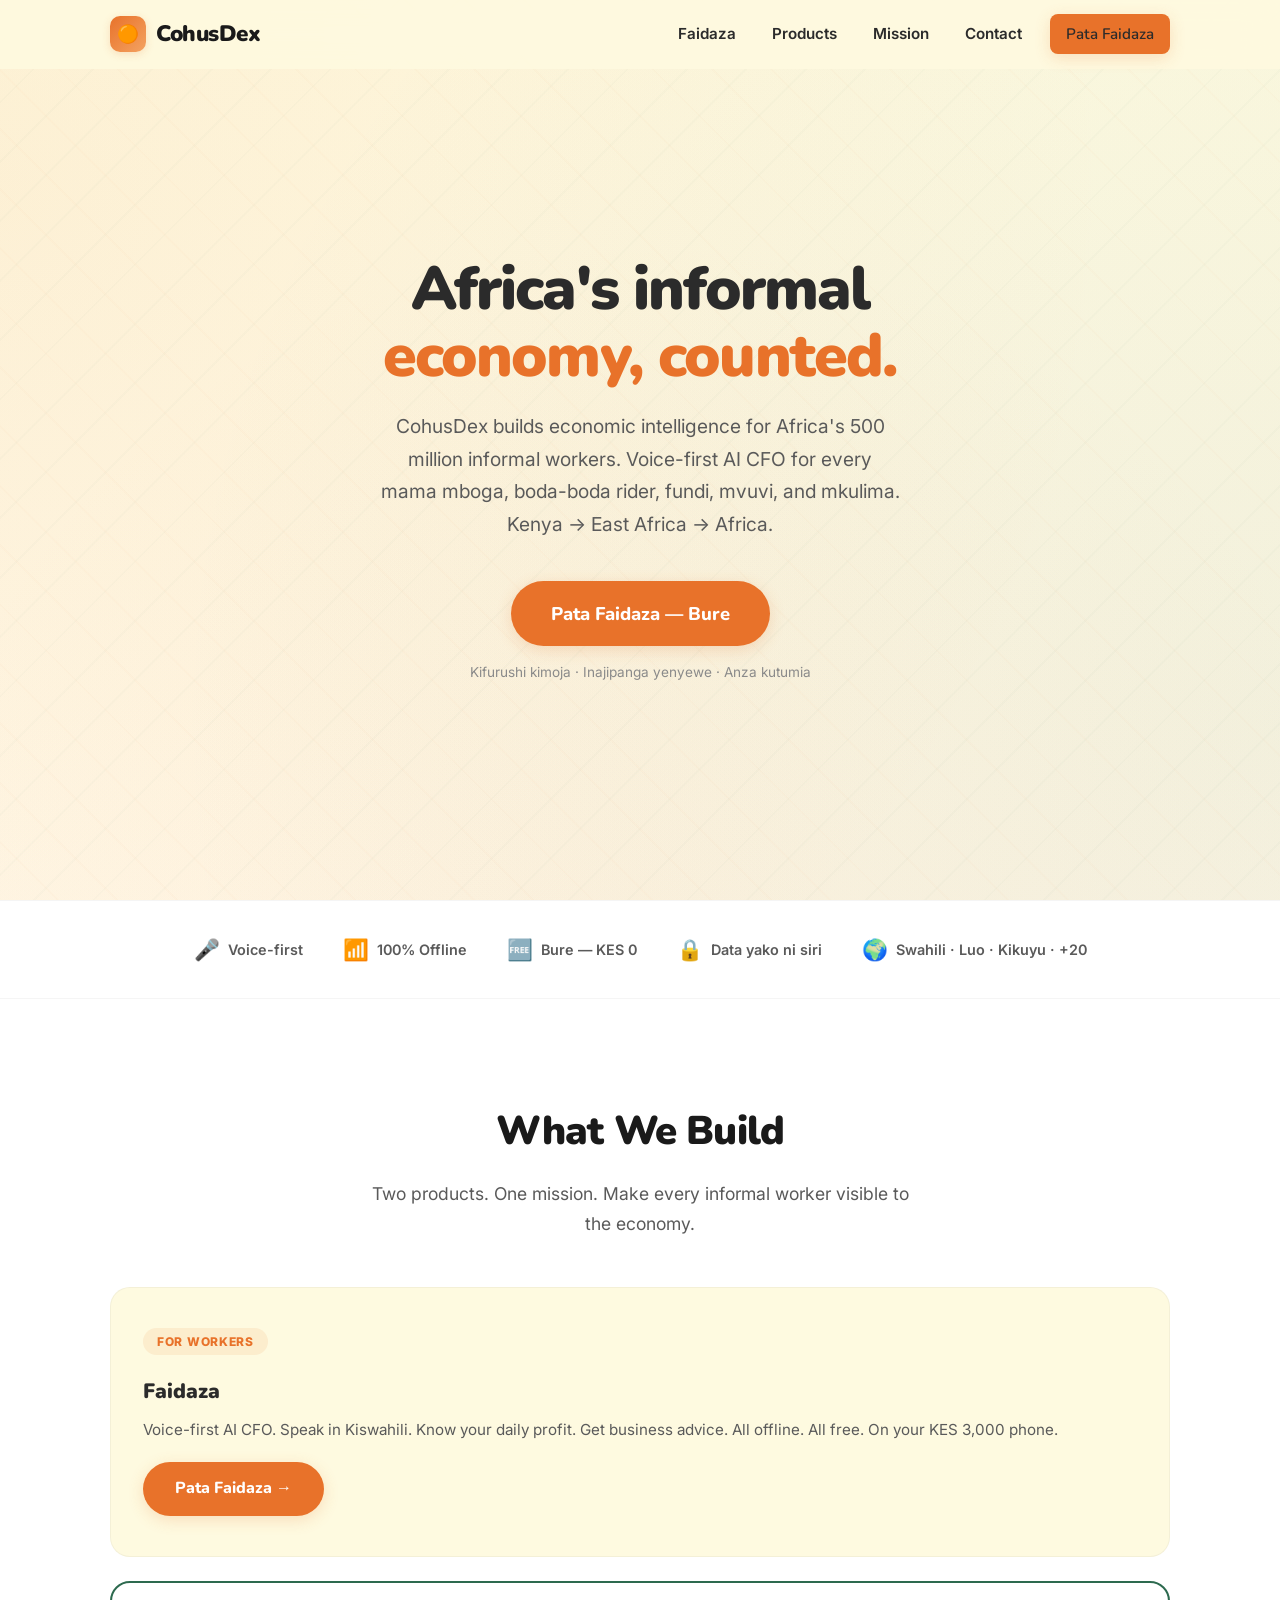
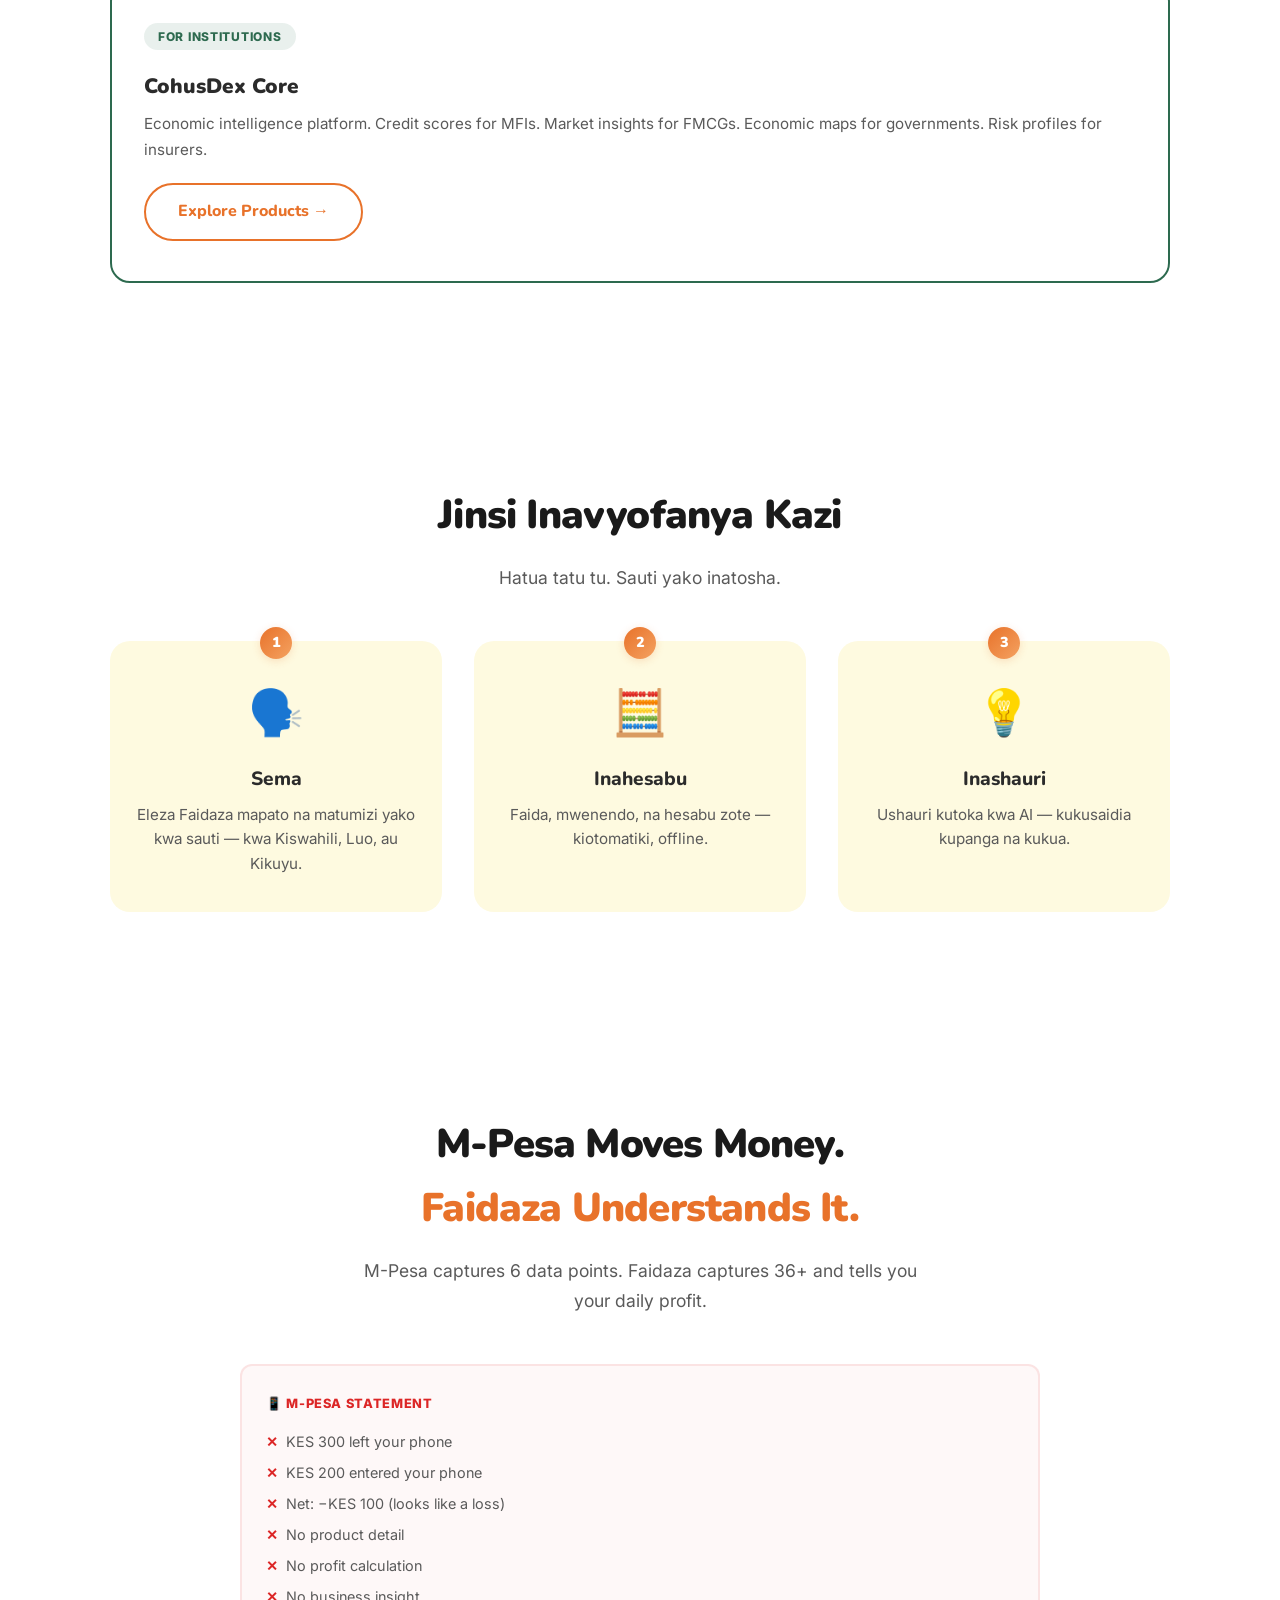
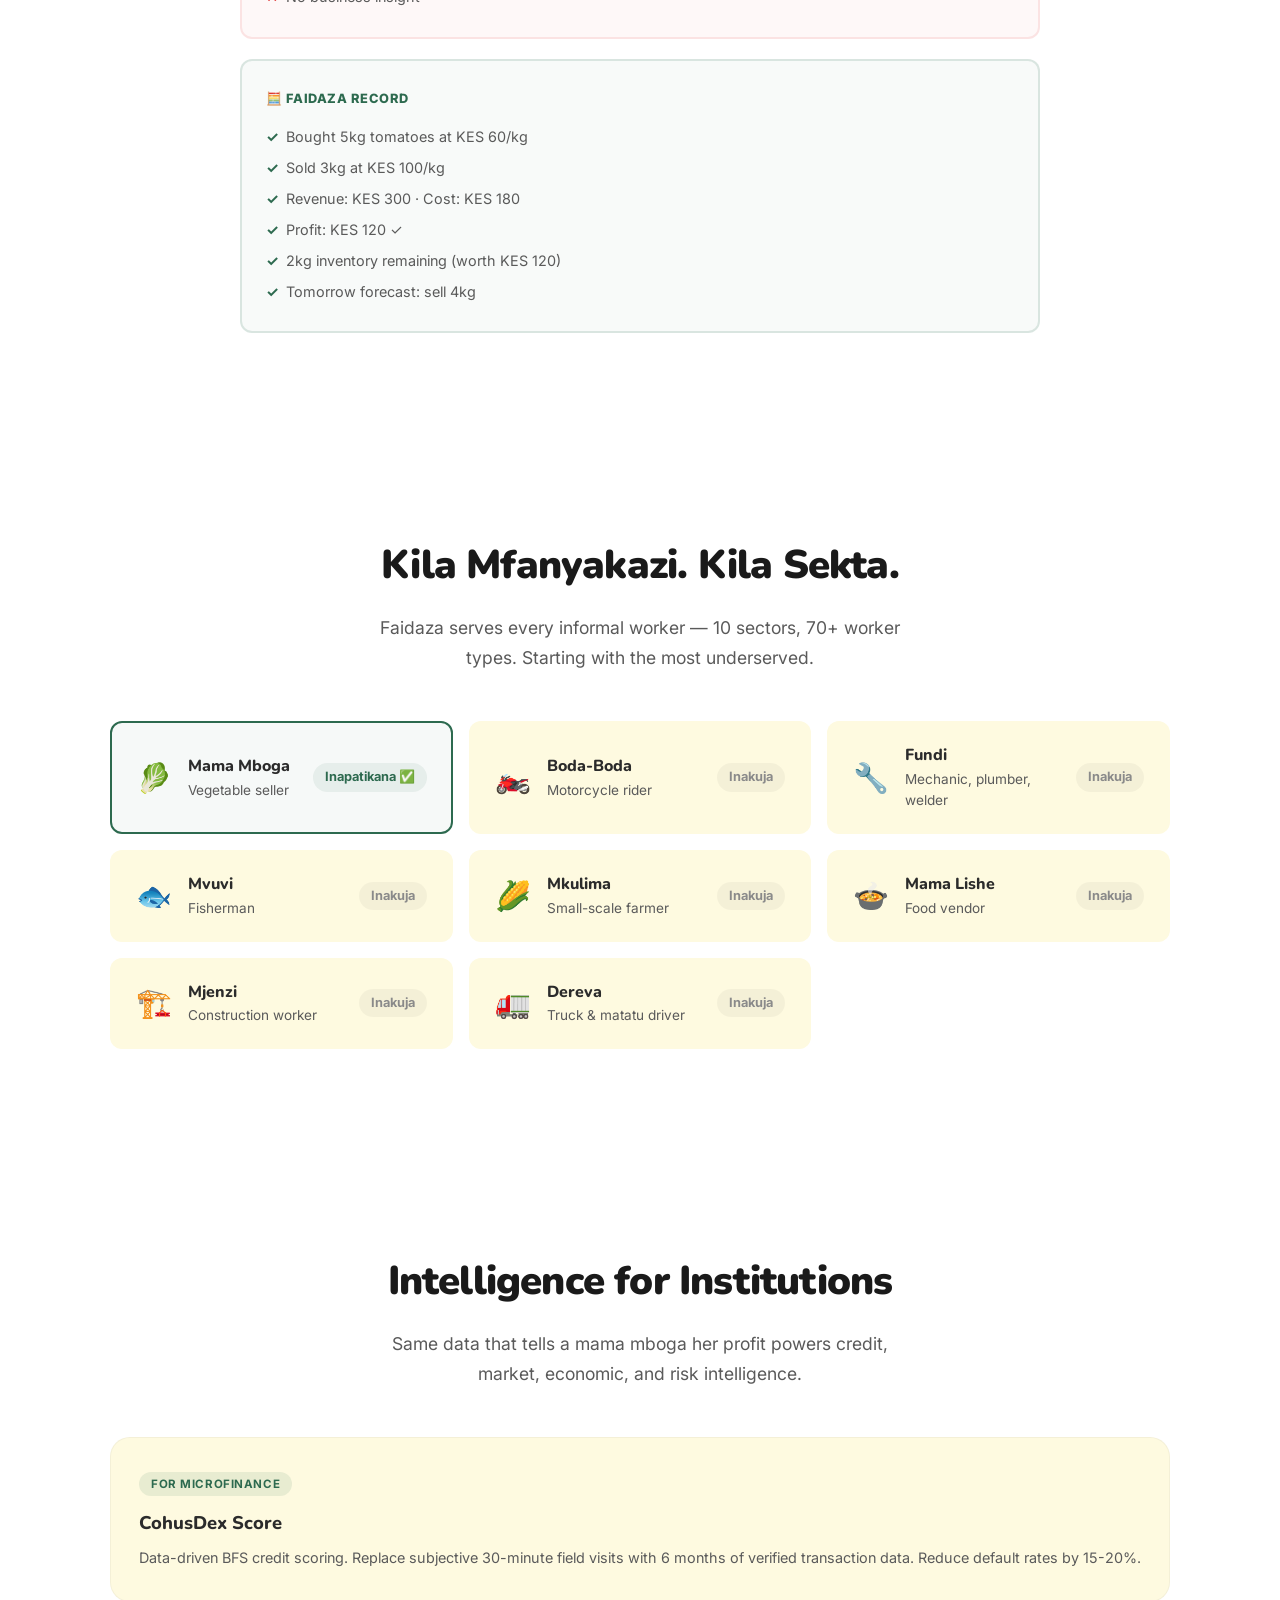
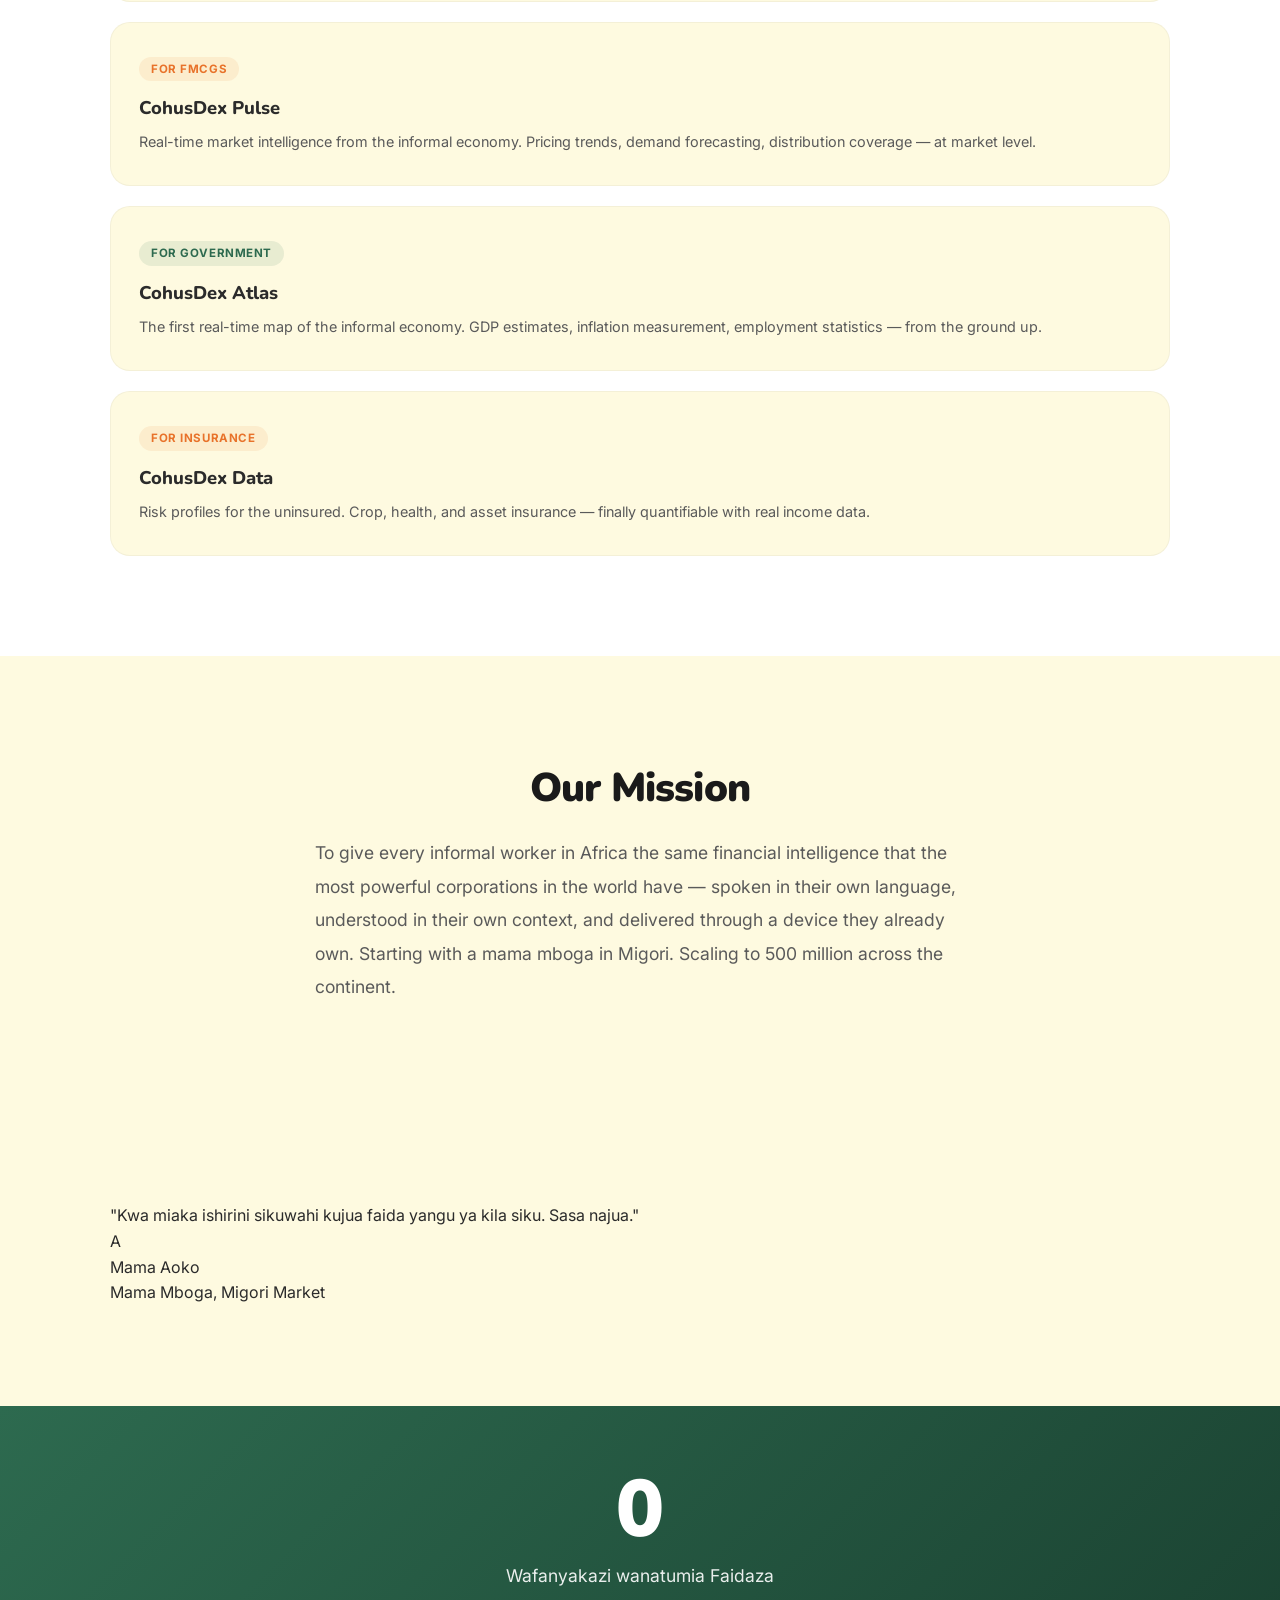
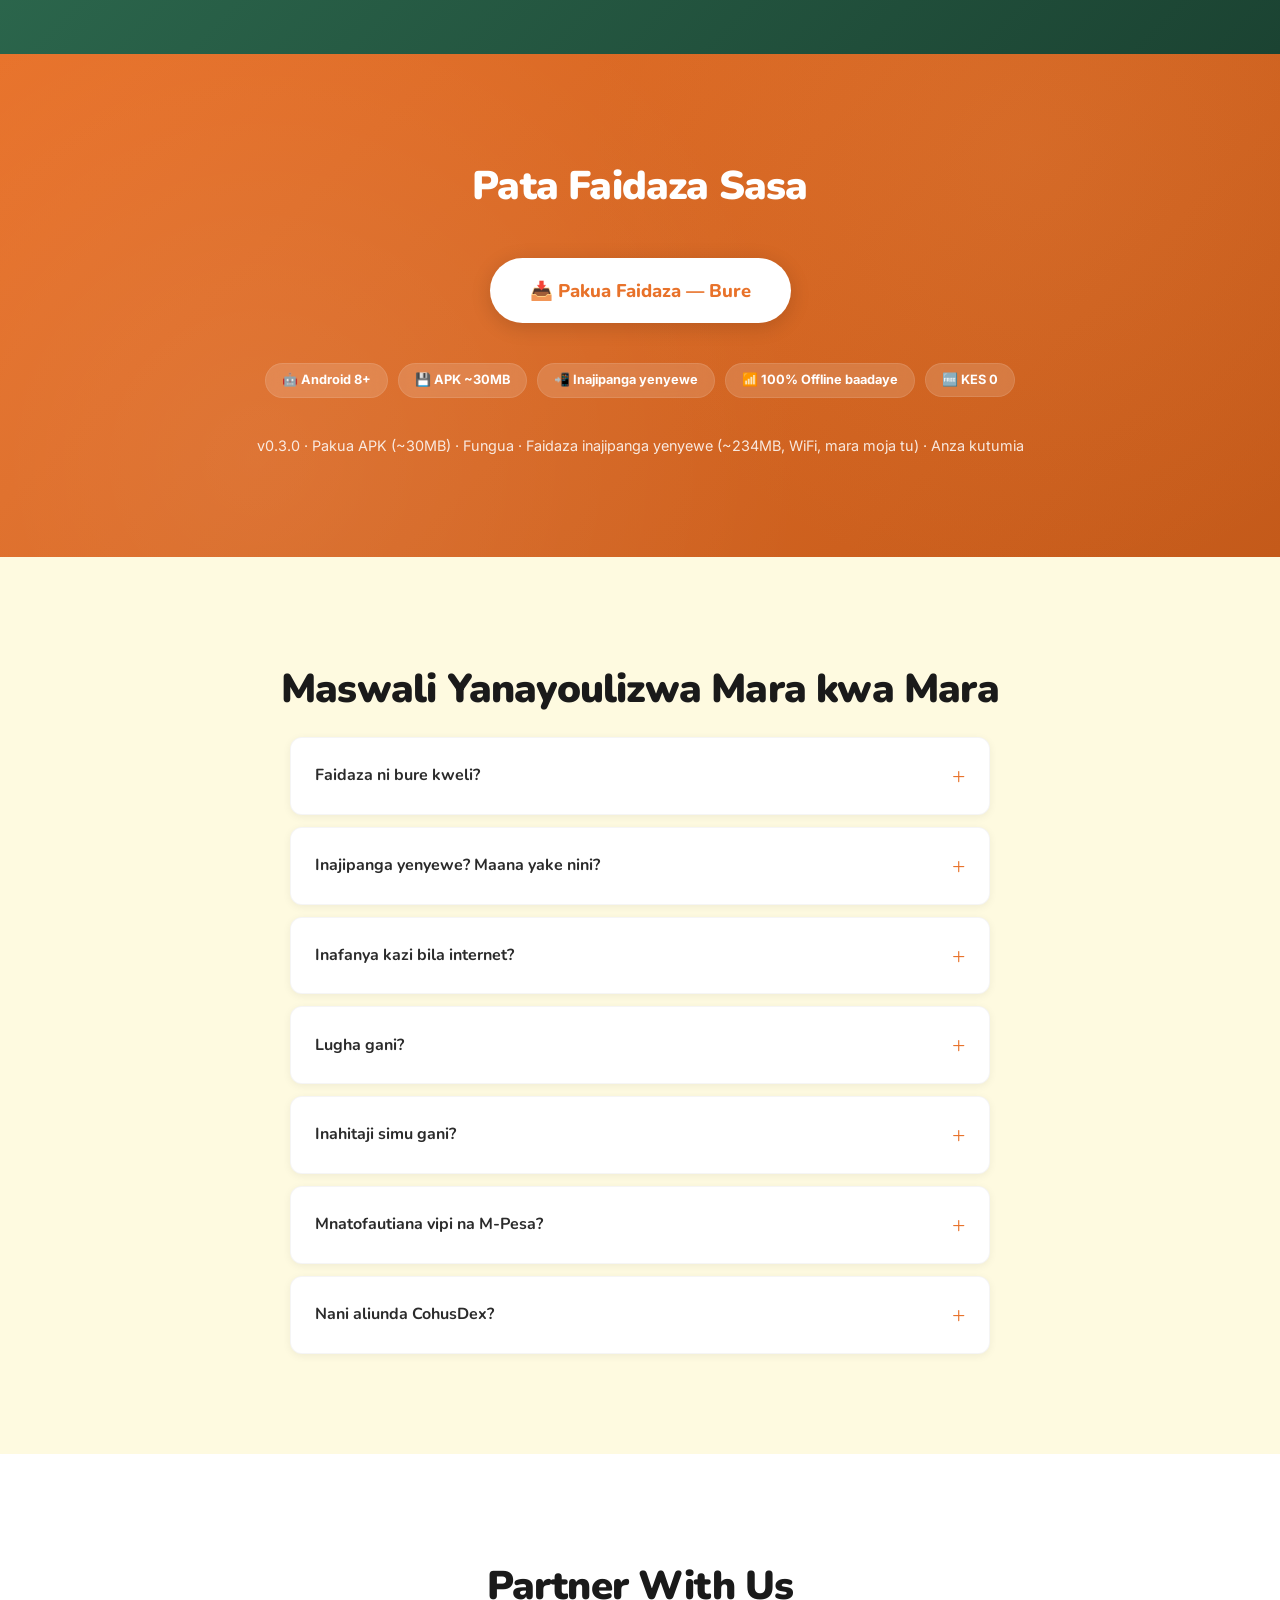
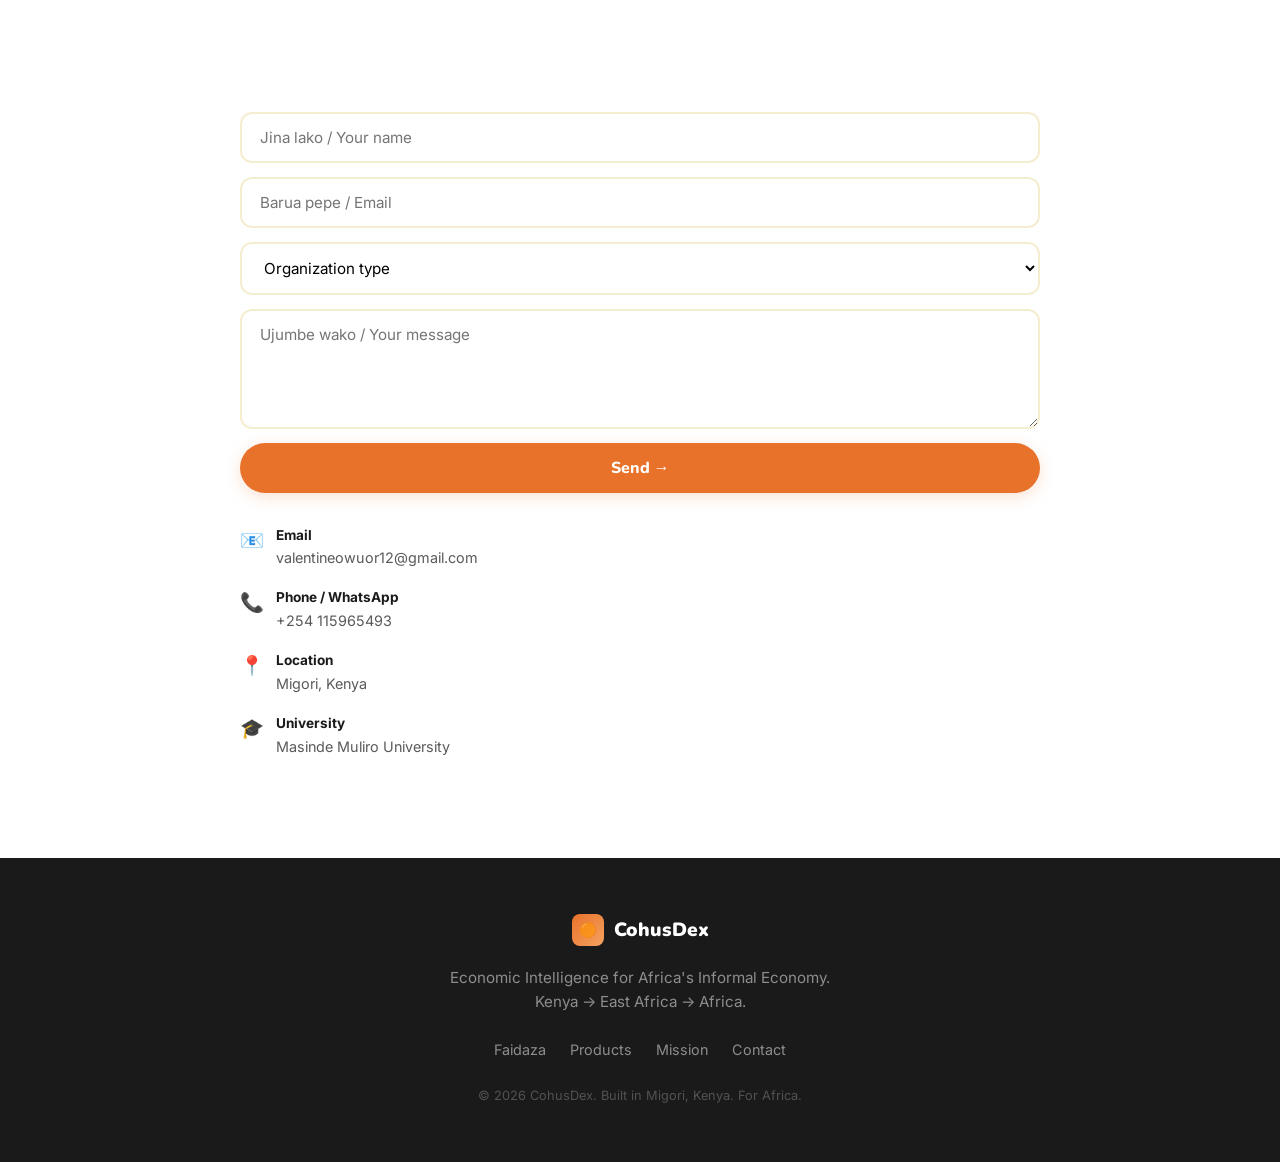
==== index.html @ 792f8400 "fix: update download sizes — 234MB (Android TTS, zero extra download)" ====
<!DOCTYPE html>
<html lang="sw">
<head>
  <meta charset="UTF-8">
  <meta name="viewport" content="width=device-width,initial-scale=1.0">
  <title>CohusDex — Economic Intelligence for Africa's Informal Economy</title>
  <meta name="description" content="CohusDex builds Faidaza, a voice-first AI CFO for informal workers, and CohusDex Core, economic intelligence for MFIs, FMCGs, governments and insurers. Kenya → Africa.">
  <meta name="theme-color" content="#E8722A">
  <meta property="og:title" content="CohusDex — Economic Intelligence for Africa">
  <meta property="og:description" content="Voice-first AI CFO for 500M+ informal workers. Free. Offline. Your language.">
  <meta property="og:type" content="website">
  <meta name="twitter:card" content="summary_large_image">
  <script type="application/ld+json">{"@context":"https://schema.org","@type":"Organization","name":"CohusDex","founder":{"@type":"Person","name":"Valentine Owuor"},"foundingLocation":"Migori, Kenya"}</script>
  <link href="https://fonts.googleapis.com/css2?family=Nunito:wght@400;600;700;800;900&family=Inter:wght@400;500;600&display=swap" rel="stylesheet">
  <link rel="stylesheet" href="css/style.css">
  <link rel="manifest" href="manifest.json">
</head>
<body>

<!-- NAV -->
<nav class="nav" id="nav">
  <div class="nav__container">
    <a href="#" class="nav__logo"><span class="nav__logo-icon">🟠</span>CohusDex</a>
    <button class="nav__toggle" id="navToggle" aria-label="Toggle menu" aria-expanded="false"><span></span><span></span><span></span></button>
    <ul class="nav__menu" id="navMenu">
      <li><a href="#faidaza">Faidaza</a></li>
      <li><a href="#products">Products</a></li>
      <li><a href="#about">Mission</a></li>
      <li><a href="#contact">Contact</a></li>
      <li><a href="#download" class="btn btn--primary" style="margin-left:8px;">Pata Faidaza</a></li>
    </ul>
  </div>
</nav>

<!-- HERO -->
<header class="hero" id="hero">
  <div class="hero__container">
    <h1 class="hero__title reveal">Africa's informal<br><span class="text-accent">economy, counted.</span></h1>
    <p class="hero__subtitle reveal">CohusDex builds economic intelligence for Africa's 500 million informal workers. Voice-first AI CFO for every mama mboga, boda-boda rider, fundi, mvuvi, and mkulima. Kenya → East Africa → Africa.</p>
    <div class="hero__cta reveal">
      <a href="#download" class="btn btn--primary btn--large">Pata Faidaza — Bure</a>
      <span class="hero__cta-sub">Kifurushi kimoja · Inajipanga yenyewe · Anza kutumia</span>
    </div>
  </div>
</header>

<!-- TRUST BAR -->
<section class="trust"><div class="container"><div class="trust__items">
  <div class="trust__item"><span class="trust__item-icon">🎤</span>Voice-first</div>
  <div class="trust__item"><span class="trust__item-icon">📶</span>100% Offline</div>
  <div class="trust__item"><span class="trust__item-icon">🆓</span>Bure — KES 0</div>
  <div class="trust__item"><span class="trust__item-icon">🔒</span>Data yako ni siri</div>
  <div class="trust__item"><span class="trust__item-icon">🌍</span>Swahili · Luo · Kikuyu · +20</div>
</div></div></section>

<!-- TWO PRODUCTS -->
<section class="section split" id="faidaza"><div class="container">
  <h2 class="section__title reveal">What We Build</h2>
  <p class="section__subtitle reveal">Two products. One mission. Make every informal worker visible to the economy.</p>
  <div class="split__grid">
    <div class="split-card split-card--faidaza reveal">
      <span class="split-card__badge split-card__badge--b2c">For Workers</span>
      <h3>Faidaza</h3>
      <p>Voice-first AI CFO. Speak in Kiswahili. Know your daily profit. Get business advice. All offline. All free. On your KES 3,000 phone.</p>
      <a href="#download" class="btn btn--primary">Pata Faidaza →</a>
    </div>
    <div class="split-card split-card--cohusdex reveal">
      <span class="split-card__badge split-card__badge--b2b">For Institutions</span>
      <h3>CohusDex Core</h3>
      <p>Economic intelligence platform. Credit scores for MFIs. Market insights for FMCGs. Economic maps for governments. Risk profiles for insurers.</p>
      <a href="#products" class="btn btn--outline">Explore Products →</a>
    </div>
  </div>
</div></section>

<!-- HOW IT WORKS -->
<section class="section how" id="how"><div class="container">
  <h2 class="section__title reveal">Jinsi Inavyofanya Kazi</h2>
  <p class="section__subtitle reveal">Hatua tatu tu. Sauti yako inatosha.</p>
  <div class="how__steps">
    <div class="how__step reveal"><div class="how__step-num">1</div><div class="how__step-icon">🗣️</div><h3>Sema</h3><p>Eleza Faidaza mapato na matumizi yako kwa sauti — kwa Kiswahili, Luo, au Kikuyu.</p></div>
    <div class="how__step reveal"><div class="how__step-num">2</div><div class="how__step-icon">🧮</div><h3>Inahesabu</h3><p>Faida, mwenendo, na hesabu zote — kiotomatiki, offline.</p></div>
    <div class="how__step reveal"><div class="how__step-num">3</div><div class="how__step-icon">💡</div><h3>Inashauri</h3><p>Ushauri kutoka kwa AI — kukusaidia kupanga na kukua.</p></div>
  </div>
</div></section>

<!-- DATA GAP -->
<section class="section datagap"><div class="container">
  <h2 class="section__title reveal">M-Pesa Moves Money.<br><span class="text-accent">Faidaza Understands It.</span></h2>
  <p class="section__subtitle reveal">M-Pesa captures 6 data points. Faidaza captures 36+ and tells you your daily profit.</p>
  <div class="datagap__split">
    <div class="datagap__side datagap__side--mpesa reveal">
      <div class="datagap__side-label datagap__side-label--mpesa">📱 M-Pesa Statement</div>
      <ul>
        <li>KES 300 left your phone</li>
        <li>KES 200 entered your phone</li>
        <li>Net: −KES 100 (looks like a loss)</li>
        <li>No product detail</li>
        <li>No profit calculation</li>
        <li>No business insight</li>
      </ul>
    </div>
    <div class="datagap__side datagap__side--faidaza reveal">
      <div class="datagap__side-label datagap__side-label--faidaza">🧮 Faidaza Record</div>
      <ul>
        <li>Bought 5kg tomatoes at KES 60/kg</li>
        <li>Sold 3kg at KES 100/kg</li>
        <li>Revenue: KES 300 · Cost: KES 180</li>
        <li>Profit: KES 120 ✓</li>
        <li>2kg inventory remaining (worth KES 120)</li>
        <li>Tomorrow forecast: sell 4kg</li>
      </ul>
    </div>
  </div>
</div></section>

<!-- WHO IT'S FOR -->
<section class="section modules"><div class="container">
  <h2 class="section__title reveal">Kila Mfanyakazi. Kila Sekta.</h2>
  <p class="section__subtitle reveal">Faidaza serves every informal worker — 10 sectors, 70+ worker types. Starting with the most underserved.</p>
  <div class="modules__grid">
    <div class="module-card module-card--active reveal"><span class="module-card__icon">🥬</span><div><h3>Mama Mboga</h3><p>Vegetable seller</p></div><span class="module-card__status module-card__status--live">Inapatikana ✅</span></div>
    <div class="module-card reveal"><span class="module-card__icon">🏍️</span><div><h3>Boda-Boda</h3><p>Motorcycle rider</p></div><span class="module-card__status">Inakuja</span></div>
    <div class="module-card reveal"><span class="module-card__icon">🔧</span><div><h3>Fundi</h3><p>Mechanic, plumber, welder</p></div><span class="module-card__status">Inakuja</span></div>
    <div class="module-card reveal"><span class="module-card__icon">🐟</span><div><h3>Mvuvi</h3><p>Fisherman</p></div><span class="module-card__status">Inakuja</span></div>
    <div class="module-card reveal"><span class="module-card__icon">🌽</span><div><h3>Mkulima</h3><p>Small-scale farmer</p></div><span class="module-card__status">Inakuja</span></div>
    <div class="module-card reveal"><span class="module-card__icon">🍲</span><div><h3>Mama Lishe</h3><p>Food vendor</p></div><span class="module-card__status">Inakuja</span></div>
    <div class="module-card reveal"><span class="module-card__icon">🏗️</span><div><h3>Mjenzi</h3><p>Construction worker</p></div><span class="module-card__status">Inakuja</span></div>
    <div class="module-card reveal"><span class="module-card__icon">🚛</span><div><h3>Dereva</h3><p>Truck & matatu driver</p></div><span class="module-card__status">Inakuja</span></div>
  </div>
</div></section>

<!-- B2B PRODUCTS -->
<section class="section b2b" id="products"><div class="container">
  <h2 class="section__title reveal">Intelligence for Institutions</h2>
  <p class="section__subtitle reveal">Same data that tells a mama mboga her profit powers credit, market, economic, and risk intelligence.</p>
  <div class="b2b__grid">
    <div class="b2b-card reveal">
      <span class="b2b-card__tag b2b-card__tag--mfi">For Microfinance</span>
      <h3>CohusDex Score</h3>
      <p>Data-driven BFS credit scoring. Replace subjective 30-minute field visits with 6 months of verified transaction data. Reduce default rates by 15-20%.</p>
    </div>
    <div class="b2b-card reveal">
      <span class="b2b-card__tag b2b-card__tag--fmcg">For FMCGs</span>
      <h3>CohusDex Pulse</h3>
      <p>Real-time market intelligence from the informal economy. Pricing trends, demand forecasting, distribution coverage — at market level.</p>
    </div>
    <div class="b2b-card reveal">
      <span class="b2b-card__tag b2b-card__tag--mfi">For Government</span>
      <h3>CohusDex Atlas</h3>
      <p>The first real-time map of the informal economy. GDP estimates, inflation measurement, employment statistics — from the ground up.</p>
    </div>
    <div class="b2b-card reveal">
      <span class="b2b-card__tag b2b-card__tag--fmcg">For Insurance</span>
      <h3>CohusDex Data</h3>
      <p>Risk profiles for the uninsured. Crop, health, and asset insurance — finally quantifiable with real income data.</p>
    </div>
  </div>
</div></section>

<!-- MISSION -->
<section class="section about" id="about"><div class="container">
  <div class="about__content reveal">
    <h2 class="section__title">Our Mission</h2>
    <p class="about__text" style="font-size:1.1rem;line-height:1.9;max-width:650px;margin:0 auto;">To give every informal worker in Africa the same financial intelligence that the most powerful corporations in the world have — spoken in their own language, understood in their own context, and delivered through a device they already own. Starting with a mama mboga in Migori. Scaling to 500 million across the continent.</p>
  </div>
</div></section>

<!-- TESTIMONIAL -->
<section class="section testimonial" style="background:var(--sand);"><div class="container">
  <div class="testimonial__card reveal">
    <p class="testimonial__quote">"Kwa miaka ishirini sikuwahi kujua faida yangu ya kila siku. Sasa najua."</p>
    <div class="testimonial__author">
      <div class="testimonial__avatar">A</div>
      <div><div class="testimonial__name">Mama Aoko</div><div class="testimonial__role">Mama Mboga, Migori Market</div></div>
    </div>
  </div>
</div></section>

<!-- COUNTER -->
<section class="section counter-section" style="background:linear-gradient(135deg,var(--green),#1B4332);color:#fff;text-align:center;padding:64px 0;">
  <div class="container"><div class="reveal">
    <div class="counter__number" id="workerCount" style="font-family:'Nunito',sans-serif;font-size:clamp(3rem,10vw,5rem);font-weight:900;" aria-live="polite">0</div>
    <p style="font-size:1.1rem;opacity:0.9;">Wafanyakazi wanatumia Faidaza</p>
  </div></div>
</section>

<!-- DOWNLOAD -->
<section class="section download" id="download"><div class="container">
  <div class="download__content reveal">
    <h2 class="section__title">Pata Faidaza Sasa</h2>
    <a href="https://github.com/Valentinus295/cohusdex-releases/raw/main/faidaza.apk" class="btn btn--primary btn--large" id="downloadBtn" style="background:var(--white);color:var(--orange);margin-bottom:16px;">📥 Pakua Faidaza — Bure</a>
    <div style="display:flex;gap:10px;flex-wrap:wrap;justify-content:center;">
      <span style="padding:6px 16px;border-radius:50px;font-size:0.8rem;font-weight:700;background:rgba(255,255,255,0.15);backdrop-filter:blur(8px);border:1px solid rgba(255,255,255,0.1);">🤖 Android 8+</span>
      <span style="padding:6px 16px;border-radius:50px;font-size:0.8rem;font-weight:700;background:rgba(255,255,255,0.15);backdrop-filter:blur(8px);border:1px solid rgba(255,255,255,0.1);">💾 APK ~30MB</span>
      <span style="padding:6px 16px;border-radius:50px;font-size:0.8rem;font-weight:700;background:rgba(255,255,255,0.15);backdrop-filter:blur(8px);border:1px solid rgba(255,255,255,0.1);">📲 Inajipanga yenyewe</span>
      <span style="padding:6px 16px;border-radius:50px;font-size:0.8rem;font-weight:700;background:rgba(255,255,255,0.15);backdrop-filter:blur(8px);border:1px solid rgba(255,255,255,0.1);">📶 100% Offline baadaye</span>
      <span style="padding:6px 16px;border-radius:50px;font-size:0.8rem;font-weight:700;background:rgba(255,255,255,0.15);backdrop-filter:blur(8px);border:1px solid rgba(255,255,255,0.1);">🆓 KES 0</span>
    </div>
    <p class="download__meta" style="margin-top:12px;">v0.3.0 · Pakua APK (~30MB) · Fungua · Faidaza inajipanga yenyewe (~234MB, WiFi, mara moja tu) · Anza kutumia</p>
  </div>
</div></section>

<!-- FAQ -->
<section class="section faq"><div class="container">
  <h2 class="section__title reveal">Maswali Yanayoulizwa Mara kwa Mara</h2>
  <div class="faq__list">
    <details class="faq__item reveal"><summary>Faidaza ni bure kweli?</summary><p>Ndiyo. Bure kabisa. Siku zote. CohusDex inapata mapato kutoka kwa taasisi (MFIs, FMCG, serikali, bima) — sio kutoka kwa wafanyakazi.</p></details>
    <details class="faq__item reveal"><summary>Inajipanga yenyewe? Maana yake nini?</summary><p>Unapofungua Faidaza mara ya kwanza, inajipakulia kila kitu inachohitaji — sauti, akili, na uwezo wa kukuongelesha. Inachukua takriban dakika 1-5 (kulingana na WiFi). Unaona progress bar moja tu: "Faidaza inajipanga..." Baada ya hapo, iko tayari. Huna cha kuchagua. Huna cha kubofya. Subiri tu.</p></details>
    <details class="faq__item reveal"><summary>Inafanya kazi bila internet?</summary><p>Ndiyo. Baada ya kufungua mara ya kwanza, Faidaza inajipakua yenyewe (mara moja tu, ~234MB, WiFi). Baada ya hapo, inafanya kazi offline kabisa — hata sauti ya Faidaza inakuja kutoka kwa simu yako moja kwa moja. Haina haja na internet kamwe tena.</p></details>
    <details class="faq__item reveal"><summary>Lugha gani?</summary><p>Kiswahili, Luo, na Kikuyu sasa. Tunaongeza Luganda, Kinyarwanda, Amharic, Hausa, na 20+ zaidi kadri tunavyosonga Afrika nzima.</p></details>
    <details class="faq__item reveal"><summary>Inahitaji simu gani?</summary><p>Android 8+ na RAM 2GB. Inafanya kazi kwenye simu za KES 3,000. Pakua APK (~30MB), fungua, Faidaza inajiweka yenyewe (~234MB moja kwa moja), anza kutumia. Huna cha kufanya isipokuwa kusubiri dakika chache. Sauti ya Faidaza inatumia mfumo wa simu yako — hakuna upakuaji wa ziada.</p></details>
    <details class="faq__item reveal"><summary>Mnatofautiana vipi na M-Pesa?</summary><p>M-Pesa inasonga pesa. Faidaza inaelewa pesa. M-Pesa inajua KES 300 ilitoka. Faidaza inajua ulinunua nyanya, ukauza, faida yako ni KES 120. M-Pesa ni mkoba. Faidaza ni CFO.</p></details>
    <details class="faq__item reveal"><summary>Nani aliunda CohusDex?</summary><p>Valentine Owuor, mwanafunzi wa Economics &amp; Statistics, Masinde Muliro University. Alijenga Faidaza kwa sababu mamake ni mama mboga na aliona hakuna mtu aliyewahi kumpa chombo cha kuelewa hesabu zake.</p></details>
  </div>
</div></section>

<!-- CONTACT -->
<section class="section contact" id="contact"><div class="container">
  <h2 class="section__title reveal">Partner With Us</h2>
  <p class="section__subtitle reveal">For MFIs, FMCGs, governments, insurers, and investors.</p>
  <div class="contact__grid reveal">
    <form class="contact__form" action="https://formspree.io/f/placeholder" method="POST">
      <input type="text" name="name" placeholder="Jina lako / Your name" required>
      <input type="email" name="email" placeholder="Barua pepe / Email" required>
      <select name="type"><option value="">Organization type</option><option>Microfinance (MFI)</option><option>FMCG Company</option><option>Government Agency</option><option>Insurance Company</option><option>Investor</option><option>Other</option></select>
      <textarea name="message" placeholder="Ujumbe wako / Your message" required></textarea>
      <button type="submit" class="btn btn--primary">Send →</button>
    </form>
    <div class="contact__info">
      <div class="contact__info-item"><span class="contact__info-icon">📧</span><div><div class="contact__info-label">Email</div><div class="contact__info-value">valentineowuor12@gmail.com</div></div></div>
      <div class="contact__info-item"><span class="contact__info-icon">📞</span><div><div class="contact__info-label">Phone / WhatsApp</div><div class="contact__info-value">+254 115965493</div></div></div>
      <div class="contact__info-item"><span class="contact__info-icon">📍</span><div><div class="contact__info-label">Location</div><div class="contact__info-value">Migori, Kenya</div></div></div>
      <div class="contact__info-item"><span class="contact__info-icon">🎓</span><div><div class="contact__info-label">University</div><div class="contact__info-value">Masinde Muliro University</div></div></div>
    </div>
  </div>
</div></section>

<!-- FOOTER -->
<footer class="footer">
  <div class="container">
    <div class="footer__brand"><span class="footer__brand-icon">🟠</span><span class="footer__brand-text">CohusDex</span></div>
    <p class="footer__tagline">Economic Intelligence for Africa's Informal Economy. Kenya → East Africa → Africa.</p>
    <nav class="footer__links">
      <a href="#faidaza">Faidaza</a>
      <a href="#products">Products</a>
      <a href="#about">Mission</a>
      <a href="#contact">Contact</a>
    </nav>
    <p class="footer__copy">&copy; 2026 CohusDex. Built in Migori, Kenya. For Africa.</p>
  </div>
</footer>

<script src="js/main.js"></script>
</body>
</html>
---- css/style.css ----
/* ============================================
   FAIDAZA by CohusDex — CSS Design System
   Warm African palette · Voice-first · Mobile-first
   ============================================ */

/* --- RESET & BASE --- */
*, *::before, *::after { box-sizing: border-box; margin: 0; padding: 0; }

:root {
  /* Brand palette */
  --orange: #E8722A;
  --orange-dark: #C45A1A;
  --orange-light: #F4A261;
  --orange-glow: rgba(232, 114, 42, 0.2);
  --green: #2D6A4F;
  --green-light: #40916C;
  --green-glow: rgba(45, 106, 79, 0.15);
  /* Surfaces */
  --sand: #FEFAE0;
  --sand-alt: #FFF8E7;
  --sand-deep: #F5EDD0;
  --white: #FFFFFF;
  --dark: #1A1A1A;
  --dark-soft: #2B2B2B;
  --gray: #5A5A5A;
  --gray-light: #8A8A8A;
  /* Shadows */
  --shadow-sm: 0 2px 8px rgba(0,0,0,0.06);
  --shadow: 0 4px 24px rgba(0,0,0,0.08);
  --shadow-lg: 0 8px 40px rgba(0,0,0,0.12);
  --shadow-xl: 0 16px 64px rgba(0,0,0,0.16);
  /* Geometry */
  --radius: 20px;
  --radius-sm: 12px;
  --radius-xs: 8px;
  --transition: 0.3s cubic-bezier(0.4, 0, 0.2, 1);
  --transition-fast: 0.15s ease;
}

html {
  scroll-behavior: smooth;
  -webkit-text-size-adjust: 100%;
}

body {
  font-family: 'Inter', -apple-system, BlinkMacSystemFont, "Segoe UI", Roboto, "Helvetica Neue", Arial, sans-serif;
  background: var(--sand);
  color: var(--dark-soft);
  line-height: 1.6;
  overflow-x: hidden;
  -webkit-font-smoothing: antialiased;
}

a { color: var(--orange); text-decoration: none; transition: color var(--transition); }
a:hover { color: var(--orange-dark); }
a:focus-visible { outline: 3px solid var(--orange-light); outline-offset: 2px; border-radius: 4px; }
img { max-width: 100%; display: block; }

.container { width: 100%; max-width: 1100px; margin: 0 auto; padding: 0 20px; }

/* --- SECTION --- */
.section { padding: 80px 0; position: relative; }
.section__title {
  font-family: 'Nunito', sans-serif;
  font-size: clamp(1.8rem, 5vw, 2.5rem);
  font-weight: 900;
  text-align: center;
  margin-bottom: 16px;
  color: var(--dark);
  letter-spacing: -0.02em;
}
.section__subtitle {
  text-align: center;
  font-size: clamp(0.95rem, 2.5vw, 1.1rem);
  color: var(--gray);
  max-width: 560px;
  margin: 0 auto 48px;
  line-height: 1.7;
}

/* --- BUTTONS --- */
.btn {
  display: inline-flex;
  align-items: center;
  justify-content: center;
  gap: 10px;
  font-family: 'Nunito', sans-serif;
  font-size: 1rem;
  font-weight: 800;
  padding: 14px 32px;
  border-radius: 50px;
  border: none;
  cursor: pointer;
  transition: all var(--transition);
  text-decoration: none;
  position: relative;
  overflow: hidden;
}
.btn--primary {
  background: var(--orange);
  color: var(--white);
  box-shadow: 0 4px 16px var(--orange-glow);
}
.btn--primary:hover {
  background: var(--orange-dark);
  color: var(--white);
  transform: translateY(-2px);
  box-shadow: 0 6px 24px rgba(232, 114, 42, 0.4);
}
.btn--primary:active { transform: translateY(0); }
.btn--large { font-size: 1.15rem; padding: 18px 40px; }
.btn--outline {
  background: transparent;
  color: var(--orange);
  border: 2px solid var(--orange);
}
.btn--outline:hover {
  background: var(--orange);
  color: var(--white);
}
.btn--ghost {
  background: rgba(255,255,255,0.15);
  color: var(--white);
  backdrop-filter: blur(8px);
}
.btn--ghost:hover { background: rgba(255,255,255,0.25); color: var(--white); }
.text-accent { color: var(--orange); }

/* --- NAVIGATION --- */
.nav {
  position: fixed;
  top: 0; left: 0; width: 100%;
  z-index: 1000;
  background: rgba(254, 250, 224, 0.88);
  backdrop-filter: blur(16px);
  -webkit-backdrop-filter: blur(16px);
  transition: all var(--transition);
  border-bottom: 1px solid transparent;
}
.nav.scrolled {
  box-shadow: 0 2px 20px rgba(0,0,0,0.06);
  border-bottom: 1px solid rgba(0,0,0,0.06);
}
.nav__container {
  display: flex;
  align-items: center;
  justify-content: space-between;
  max-width: 1100px;
  margin: 0 auto;
  padding: 14px 20px;
}
.nav__logo {
  display: flex;
  align-items: center;
  gap: 10px;
  font-family: 'Nunito', sans-serif;
  font-size: 1.4rem;
  font-weight: 900;
  color: var(--dark);
  letter-spacing: -0.02em;
}
.nav__logo:hover { color: var(--orange); }
.nav__logo-icon {
  width: 36px; height: 36px;
  background: linear-gradient(135deg, var(--orange), var(--orange-light));
  border-radius: 10px;
  display: flex; align-items: center; justify-content: center;
  font-size: 1.1rem;
  box-shadow: 0 2px 8px var(--orange-glow);
}
.nav__toggle {
  display: flex; flex-direction: column; gap: 5px;
  background: none; border: none; cursor: pointer; padding: 4px;
}
.nav__toggle span {
  display: block; width: 24px; height: 2.5px;
  background: var(--dark); border-radius: 2px;
  transition: all var(--transition);
}
.nav__toggle.active span:nth-child(1) { transform: rotate(45deg) translate(5px, 5px); }
.nav__toggle.active span:nth-child(2) { opacity: 0; }
.nav__toggle.active span:nth-child(3) { transform: rotate(-45deg) translate(5px, -5px); }
.nav__menu {
  display: none; list-style: none;
  position: absolute; top: 100%; left: 0; width: 100%;
  background: var(--sand);
  box-shadow: var(--shadow);
  padding: 16px 0;
  border-top: 1px solid rgba(0,0,0,0.06);
}
.nav__menu.open { display: block; }
.nav__menu a {
  display: block; padding: 12px 24px;
  color: var(--dark-soft); font-weight: 600; font-size: 0.95rem;
}
.nav__menu a:hover { color: var(--orange); background: var(--sand-alt); }

/* --- HERO --- */
.hero {
  min-height: 100vh;
  display: flex;
  align-items: center;
  justify-content: center;
  text-align: center;
  padding: 100px 20px 60px;
  background: linear-gradient(180deg, var(--sand) 0%, var(--sand-alt) 100%);
  position: relative;
  overflow: hidden;
}
.hero::before {
  content: '';
  position: absolute; top: -50%; left: -50%; width: 200%; height: 200%;
  background:
    radial-gradient(circle at 25% 35%, rgba(232,114,42,0.07) 0%, transparent 50%),
    radial-gradient(circle at 75% 65%, rgba(45,106,79,0.06) 0%, transparent 50%),
    radial-gradient(circle at 50% 80%, rgba(244,162,97,0.05) 0%, transparent 40%);
  animation: heroGlow 20s ease-in-out infinite alternate;
}
@keyframes heroGlow {
  0% { transform: translate(0, 0) scale(1); }
  100% { transform: translate(-3%, 3%) scale(1.05); }
}
/* African geometric pattern overlay */
.hero::after {
  content: '';
  position: absolute; inset: 0;
  background-image:
    repeating-linear-gradient(45deg, transparent, transparent 40px, rgba(232,114,42,0.02) 40px, rgba(232,114,42,0.02) 42px),
    repeating-linear-gradient(-45deg, transparent, transparent 40px, rgba(45,106,79,0.02) 40px, rgba(45,106,79,0.02) 42px);
  pointer-events: none;
}
.hero__container { position: relative; z-index: 1; max-width: 700px; }
.hero__mic {
  position: relative; width: 100px; height: 100px;
  margin: 0 auto 36px;
  display: flex; align-items: center; justify-content: center;
  color: var(--orange);
}
.mic-ring {
  position: absolute; width: 100%; height: 100%; border-radius: 50%;
  border: 2.5px solid var(--orange); opacity: 0;
  animation: micPulse 3s ease-out infinite;
}
.mic-ring--2 { animation-delay: 1s; }
.mic-ring--3 { animation-delay: 2s; }
@keyframes micPulse {
  0% { transform: scale(0.8); opacity: 0.5; }
  100% { transform: scale(2); opacity: 0; }
}
.mic-icon { position: relative; z-index: 1; width: 48px; height: 48px; }
.hero__title {
  font-family: 'Nunito', sans-serif;
  font-size: clamp(2.4rem, 7vw, 3.8rem);
  font-weight: 900;
  line-height: 1.1;
  margin-bottom: 20px;
  letter-spacing: -0.03em;
}
.hero__subtitle {
  font-size: clamp(1rem, 3vw, 1.2rem);
  color: var(--gray);
  margin-bottom: 40px;
  max-width: 520px;
  margin-left: auto; margin-right: auto;
  line-height: 1.7;
}
.hero__cta { display: flex; flex-direction: column; align-items: center; gap: 16px; }
.hero__cta-sub {
  font-size: 0.85rem;
  color: var(--gray-light);
}
.hero__cta-sub a { color: var(--orange); font-weight: 600; }

/* --- TRUST BAR --- */
.trust {
  background: var(--white);
  padding: 32px 0;
  border-top: 1px solid rgba(0,0,0,0.04);
  border-bottom: 1px solid rgba(0,0,0,0.04);
}
.trust__items {
  display: flex;
  justify-content: center;
  flex-wrap: wrap;
  gap: 24px 40px;
}
.trust__item {
  display: flex; align-items: center; gap: 8px;
  font-size: 0.9rem; font-weight: 600;
  color: var(--gray);
}
.trust__item-icon {
  font-size: 1.3rem;
}

/* --- HOW IT WORKS --- */
.how { background: var(--white); }
.how__steps {
  display: grid;
  grid-template-columns: 1fr;
  gap: 32px;
  position: relative;
}
.how__step {
  text-align: center;
  padding: 36px 24px;
  border-radius: var(--radius);
  background: var(--sand);
  position: relative;
  transition: transform var(--transition), box-shadow var(--transition);
}
.how__step:hover {
  transform: translateY(-4px);
  box-shadow: var(--shadow);
}
.how__step-num {
  position: absolute; top: -14px; left: 50%; transform: translateX(-50%);
  width: 32px; height: 32px;
  background: linear-gradient(135deg, var(--orange), var(--orange-light));
  color: var(--white); border-radius: 50%;
  display: flex; align-items: center; justify-content: center;
  font-family: 'Nunito', sans-serif; font-weight: 900; font-size: 0.9rem;
  box-shadow: 0 2px 8px var(--orange-glow);
}
.how__step-icon { font-size: 2.8rem; margin-bottom: 16px; }
.how__step h3 {
  font-family: 'Nunito', sans-serif;
  font-size: 1.2rem; font-weight: 800; margin-bottom: 8px;
}
.how__step p { color: var(--gray); font-size: 0.95rem; line-height: 1.6; }

/* --- FEATURES --- */
.features { background: var(--sand); }
.features__grid {
  display: grid;
  grid-template-columns: 1fr;
  gap: 20px;
}
.feature-card {
  background: var(--white);
  padding: 32px 28px;
  border-radius: var(--radius);
  box-shadow: var(--shadow-sm);
  border: 1px solid rgba(0,0,0,0.04);
  transition: all var(--transition);
  position: relative;
  overflow: hidden;
}
.feature-card::before {
  content: '';
  position: absolute; top: 0; left: 0; right: 0; height: 3px;
  background: linear-gradient(90deg, var(--orange), var(--orange-light));
  opacity: 0;
  transition: opacity var(--transition);
}
.feature-card:hover {
  transform: translateY(-4px);
  box-shadow: var(--shadow-lg);
}
.feature-card:hover::before { opacity: 1; }
.feature-card__icon {
  font-size: 2.2rem;
  display: block; margin-bottom: 16px;
  width: 56px; height: 56px;
  background: var(--sand);
  border-radius: 14px;
  display: flex; align-items: center; justify-content: center;
}
.feature-card h3 {
  font-family: 'Nunito', sans-serif;
  font-size: 1.1rem; font-weight: 800; margin-bottom: 8px;
}
.feature-card p { color: var(--gray); font-size: 0.9rem; line-height: 1.6; }

/* --- MODULES --- */
.modules { background: var(--white); }
.modules__grid {
  display: grid;
  grid-template-columns: 1fr;
  gap: 16px;
}
.module-card {
  display: flex; align-items: center; gap: 16px;
  padding: 20px 24px;
  background: var(--sand);
  border-radius: var(--radius-sm);
  border: 2px solid transparent;
  transition: all var(--transition);
}
.module-card--active {
  border-color: var(--green);
  background: rgba(45, 106, 79, 0.04);
}
.module-card:hover { transform: translateX(4px); }
.module-card__icon { font-size: 1.8rem; flex-shrink: 0; }
.module-card h3 { font-family: 'Nunito', sans-serif; font-size: 1rem; font-weight: 800; }
.module-card p { font-size: 0.85rem; color: var(--gray); }
.module-card__status {
  margin-left: auto; font-size: 0.8rem; font-weight: 700;
  color: var(--gray-light); white-space: nowrap;
  padding: 4px 12px; border-radius: 50px;
  background: rgba(0,0,0,0.04);
}
.module-card__status--live {
  color: var(--green);
  background: rgba(45, 106, 79, 0.08);
}

/* --- VOICE DEMO --- */
.demo { background: var(--sand); }
.demo__box {
  max-width: 600px; margin: 0 auto;
  background: var(--white);
  border-radius: var(--radius);
  box-shadow: var(--shadow-lg);
  padding: 36px 28px;
  border: 1px solid rgba(0,0,0,0.04);
}
.demo__visual {
  display: flex; align-items: center; gap: 20px;
  margin-bottom: 28px;
}
.demo__play {
  width: 64px; height: 64px; border-radius: 50%;
  background: linear-gradient(135deg, var(--orange), var(--orange-light));
  color: var(--white); border: none; cursor: pointer;
  display: flex; align-items: center; justify-content: center;
  flex-shrink: 0; transition: all var(--transition);
  box-shadow: 0 4px 16px var(--orange-glow);
}
.demo__play:hover { transform: scale(1.08); }
.demo__play.playing { animation: playPulse 1s ease-in-out infinite; }
@keyframes playPulse {
  0%, 100% { box-shadow: 0 4px 16px var(--orange-glow); }
  50% { box-shadow: 0 4px 32px rgba(232,114,42,0.5); }
}
.demo__waveform {
  flex: 1; display: flex; align-items: center; gap: 3px; height: 40px;
}
.demo__waveform span {
  flex: 1; background: var(--orange-light); border-radius: 2px;
  height: 8px; transition: height 0.15s ease; opacity: 0.5;
}
.demo__waveform.active span { animation: waveBar 0.6s ease-in-out infinite alternate; opacity: 1; }
.demo__waveform.active span:nth-child(1) { animation-delay: 0s; }
.demo__waveform.active span:nth-child(2) { animation-delay: 0.05s; }
.demo__waveform.active span:nth-child(3) { animation-delay: 0.1s; }
.demo__waveform.active span:nth-child(4) { animation-delay: 0.15s; }
.demo__waveform.active span:nth-child(5) { animation-delay: 0.2s; }
.demo__waveform.active span:nth-child(6) { animation-delay: 0.25s; }
.demo__waveform.active span:nth-child(7) { animation-delay: 0.3s; }
.demo__waveform.active span:nth-child(8) { animation-delay: 0.35s; }
.demo__waveform.active span:nth-child(9) { animation-delay: 0.4s; }
.demo__waveform.active span:nth-child(10) { animation-delay: 0.45s; }
.demo__waveform.active span:nth-child(11) { animation-delay: 0.5s; }
.demo__waveform.active span:nth-child(12) { animation-delay: 0.55s; }
.demo__waveform.active span:nth-child(13) { animation-delay: 0.6s; }
.demo__waveform.active span:nth-child(14) { animation-delay: 0.65s; }
.demo__waveform.active span:nth-child(15) { animation-delay: 0.7s; }
@keyframes waveBar { 0% { height: 6px; } 100% { height: 36px; } }
.demo__conversation { display: flex; flex-direction: column; gap: 16px; }
.demo__msg { padding: 16px 20px; border-radius: var(--radius-sm); }
.demo__msg--user { background: var(--sand); align-self: flex-end; max-width: 85%; }
.demo__msg--faidaza {
  background: rgba(45, 106, 79, 0.06);
  border-left: 3px solid var(--green);
  max-width: 85%;
}
.demo__msg-label {
  font-size: 0.75rem; font-weight: 700;
  text-transform: uppercase; letter-spacing: 0.06em;
  color: var(--gray-light); display: block; margin-bottom: 4px;
}
.demo__msg p { font-size: 0.95rem; line-height: 1.5; }

/* --- COUNTER --- */
.counter {
  background: linear-gradient(135deg, var(--green), #1B4332);
  color: var(--white); text-align: center; padding: 72px 0;
  position: relative; overflow: hidden;
}
.counter::before {
  content: '';
  position: absolute; inset: 0;
  background-image:
    repeating-linear-gradient(60deg, transparent, transparent 60px, rgba(255,255,255,0.02) 60px, rgba(255,255,255,0.02) 62px),
    repeating-linear-gradient(-60deg, transparent, transparent 60px, rgba(255,255,255,0.02) 60px, rgba(255,255,255,0.02) 62px);
  pointer-events: none;
}
.counter__content { position: relative; z-index: 1; }
.counter__number {
  font-family: 'Nunito', sans-serif;
  font-size: clamp(3rem, 10vw, 5rem);
  font-weight: 900; line-height: 1; margin-bottom: 12px;
  font-variant-numeric: tabular-nums;
}
.counter__label {
  font-size: clamp(1rem, 3vw, 1.3rem);
  opacity: 0.9; font-weight: 500;
}

/* --- LANGUAGES --- */
.languages { background: var(--white); }
.languages__list { display: flex; flex-wrap: wrap; justify-content: center; gap: 16px; }
.lang-badge {
  padding: 12px 24px; border-radius: 50px;
  font-weight: 700; font-size: 1rem;
  background: var(--sand); color: var(--gray);
  border: 2px solid var(--sand-deep);
  transition: all var(--transition);
}
.lang-badge--active {
  background: var(--green); color: var(--white);
  border-color: var(--green);
}
.lang-badge--active:hover { background: var(--green-light); transform: translateY(-2px); }

/* --- DOWNLOAD --- */
.download {
  background: linear-gradient(135deg, var(--orange) 0%, var(--orange-dark) 100%);
  color: var(--white); text-align: center;
  position: relative; overflow: hidden;
}
.download::before {
  content: '';
  position: absolute; inset: 0;
  background-image:
    radial-gradient(circle at 20% 80%, rgba(255,255,255,0.08) 0%, transparent 50%),
    radial-gradient(circle at 80% 20%, rgba(244,162,97,0.12) 0%, transparent 40%);
  pointer-events: none;
}
.download .section__title { color: var(--white); }
.download .section__subtitle { color: rgba(255,255,255,0.85); }
.download__content {
  display: flex; flex-direction: column; align-items: center; gap: 24px;
  position: relative; z-index: 1;
}
.download .btn--primary {
  background: var(--white); color: var(--orange);
  box-shadow: 0 4px 20px rgba(0,0,0,0.15);
}
.download .btn--primary:hover {
  background: var(--sand); color: var(--orange-dark);
}
.download__meta { opacity: 0.85; font-size: 0.9rem; }
.download__steps {
  display: flex; flex-direction: column; gap: 8px;
  background: rgba(255,255,255,0.12);
  border-radius: var(--radius); padding: 24px 28px;
  text-align: left; max-width: 400px; width: 100%;
  backdrop-filter: blur(8px);
  border: 1px solid rgba(255,255,255,0.1);
}
.download__step {
  font-size: 0.9rem; opacity: 0.95; padding-left: 12px;
  border-left: 3px solid rgba(255,255,255,0.4);
}
.download__flavors {
  display: flex; flex-direction: column; align-items: center; gap: 12px;
  margin-top: 8px;
}
.download__flavor-link {
  font-size: 0.85rem; color: rgba(255,255,255,0.8);
  text-decoration: underline; text-underline-offset: 3px;
}
.download__flavor-link:hover { color: var(--white); }
#version-info { font-size: 0.8rem; opacity: 0.6; }

/* --- FAQ --- */
.faq { background: var(--sand); }
.faq__list {
  max-width: 700px; margin: 0 auto;
  display: flex; flex-direction: column; gap: 12px;
}
.faq__item {
  background: var(--white); border-radius: var(--radius-sm);
  box-shadow: var(--shadow-sm); overflow: hidden;
  border: 1px solid rgba(0,0,0,0.04);
  transition: box-shadow var(--transition);
}
.faq__item:hover { box-shadow: var(--shadow); }
.faq__item summary {
  padding: 20px 24px;
  font-family: 'Nunito', sans-serif;
  font-weight: 700; font-size: 1rem;
  cursor: pointer; list-style: none;
  display: flex; align-items: center; justify-content: space-between;
  transition: color var(--transition);
}
.faq__item summary::-webkit-details-marker { display: none; }
.faq__item summary::after {
  content: '+'; font-size: 1.4rem; font-weight: 300;
  transition: transform var(--transition); color: var(--orange);
}
.faq__item[open] summary::after { transform: rotate(45deg); }
.faq__item summary:hover { color: var(--orange); }
.faq__item p {
  padding: 0 24px 20px; color: var(--gray);
  font-size: 0.95rem; line-height: 1.7;
}

/* --- FOOTER --- */
.footer {
  background: var(--dark); color: rgba(255,255,255,0.6);
  text-align: center; padding: 56px 20px;
}
.footer__brand {
  display: flex; align-items: center; justify-content: center; gap: 10px;
  margin-bottom: 20px;
}
.footer__brand-icon {
  width: 32px; height: 32px;
  background: linear-gradient(135deg, var(--orange), var(--orange-light));
  border-radius: 8px;
  display: flex; align-items: center; justify-content: center;
  font-size: 0.9rem;
}
.footer__brand-text {
  font-family: 'Nunito', sans-serif;
  font-size: 1.2rem; font-weight: 900; color: var(--white);
}
.footer__tagline {
  font-size: 0.95rem; color: rgba(255,255,255,0.5);
  margin-bottom: 24px; max-width: 400px; margin-left: auto; margin-right: auto;
}
.footer__links {
  display: flex; flex-wrap: wrap; justify-content: center; gap: 24px;
  margin-bottom: 24px;
}
.footer__links a { color: rgba(255,255,255,0.5); font-size: 0.9rem; }
.footer__links a:hover { color: var(--white); }
.footer__copy { font-size: 0.8rem; opacity: 0.4; }

/* --- SCROLL REVEAL --- */
.reveal {
  opacity: 0; transform: translateY(24px);
  transition: opacity 0.7s ease, transform 0.7s ease;
}
.reveal.visible { opacity: 1; transform: translateY(0); }

/* --- RESPONSIVE: TABLET --- */
@media (min-width: 640px) {
  .features__grid { grid-template-columns: repeat(2, 1fr); }
  .modules__grid { grid-template-columns: repeat(2, 1fr); }
  .how__steps { grid-template-columns: repeat(3, 1fr); }
  .split__grid { grid-template-columns: repeat(2, 1fr); }
  .b2b__grid { grid-template-columns: repeat(2, 1fr); }
  .datagap__split { grid-template-columns: repeat(2, 1fr); }
  .contact__grid { grid-template-columns: 2fr 1fr; }
}

/* --- RESPONSIVE: DESKTOP --- */
@media (min-width: 960px) {
  .nav__toggle { display: none; }
  .nav__menu {
    display: flex !important; position: static;
    width: auto; background: none; box-shadow: none;
    padding: 0; gap: 4px; border: none;
  }
  .nav__menu a {
    padding: 8px 16px; border-radius: 8px;
  }
  .nav__menu a:hover { background: rgba(232,114,42,0.08); }
  .features__grid { grid-template-columns: repeat(3, 1fr); }
  .modules__grid { grid-template-columns: repeat(3, 1fr); }
  .section { padding: 100px 0; }
}

/* --- COHUSDEX: TWO-PRODUCT SPLIT --- */
.split { background: var(--white); }
.split__grid { display: grid; grid-template-columns: 1fr; gap: 24px; }
.split-card { padding: 40px 32px; border-radius: var(--radius); border: 1px solid rgba(0,0,0,0.04); transition: all var(--transition); position: relative; overflow: hidden; }
.split-card:hover { transform: translateY(-4px); box-shadow: var(--shadow); }
.split-card--faidaza { background: var(--sand); }
.split-card--cohusdex { background: var(--white); border: 2px solid var(--green); }
.split-card__badge { display: inline-block; padding: 4px 14px; border-radius: 50px; font-size: 0.75rem; font-weight: 800; text-transform: uppercase; letter-spacing: 0.06em; margin-bottom: 20px; }
.split-card__badge--b2c { background: rgba(232,114,42,0.1); color: var(--orange); }
.split-card__badge--b2b { background: rgba(45,106,79,0.1); color: var(--green); }
.split-card h3 { font-family: 'Nunito',sans-serif; font-size: 1.3rem; font-weight: 900; margin-bottom: 8px; }
.split-card p { color: var(--gray); font-size: 0.95rem; line-height: 1.7; margin-bottom: 20px; }

/* --- COHUSDEX: DATA GAP COMPARISON --- */
.datagap { background: var(--white); }
.datagap__split { display: grid; grid-template-columns: 1fr; gap: 20px; max-width: 800px; margin: 0 auto; }
.datagap__side { padding: 28px 24px; border-radius: var(--radius-sm); }
.datagap__side--mpesa { background: rgba(220,38,38,0.03); border: 2px solid rgba(220,38,38,0.1); }
.datagap__side--faidaza { background: rgba(45,106,79,0.03); border: 2px solid rgba(45,106,79,0.15); }
.datagap__side-label { font-size: 0.8rem; font-weight: 800; text-transform: uppercase; letter-spacing: 0.05em; margin-bottom: 16px; }
.datagap__side-label--mpesa { color: #DC2626; }
.datagap__side-label--faidaza { color: var(--green); }
.datagap__side p,.datagap__side li { font-size: 0.9rem; line-height: 1.6; color: var(--gray); }
.datagap__side ul { list-style: none; display: flex; flex-direction: column; gap: 8px; }
.datagap__side li { padding-left: 20px; position: relative; }
.datagap__side--mpesa li::before { content: '✕'; position: absolute; left: 0; color: #DC2626; font-weight: 700; }
.datagap__side--faidaza li::before { content: '✓'; position: absolute; left: 0; color: var(--green); font-weight: 700; }

/* --- COHUSDEX: B2B PRODUCT CARDS --- */
.b2b { background: var(--white); }
.b2b__grid { display: grid; grid-template-columns: 1fr; gap: 20px; }
.b2b-card { padding: 32px 28px; border-radius: var(--radius); background: var(--sand); border: 1px solid rgba(0,0,0,0.04); transition: all var(--transition); }
.b2b-card:hover { transform: translateY(-4px); box-shadow: var(--shadow-lg); }
.b2b-card__tag { display: inline-block; padding: 3px 12px; border-radius: 50px; font-size: 0.72rem; font-weight: 700; text-transform: uppercase; letter-spacing: 0.05em; margin-bottom: 12px; }
.b2b-card__tag--mfi { background: rgba(45,106,79,0.1); color: var(--green); }
.b2b-card__tag--fmcg { background: rgba(232,114,42,0.1); color: var(--orange); }
.b2b-card h3 { font-family: 'Nunito',sans-serif; font-size: 1.15rem; font-weight: 800; margin-bottom: 8px; }
.b2b-card p { color: var(--gray); font-size: 0.9rem; line-height: 1.6; }

/* --- COHUSDEX: ABOUT / FOUNDER --- */
.about { background: var(--sand); }
.about__content { max-width: 700px; margin: 0 auto; }
.about__text { font-size: 1rem; line-height: 1.8; color: var(--gray); margin-bottom: 20px; }
.about__quote { font-family: 'Nunito',sans-serif; font-size: 1.15rem; font-weight: 700; color: var(--dark); border-left: 4px solid var(--orange); padding-left: 20px; margin: 28px 0; font-style: italic; }
.about__timeline { display: flex; flex-direction: column; gap: 14px; margin: 28px 0; }
.about__tl-item { display: flex; gap: 14px; align-items: flex-start; }
.about__tl-dot { width: 10px; height: 10px; border-radius: 50%; background: var(--orange); flex-shrink: 0; margin-top: 6px; box-shadow: 0 0 0 4px var(--orange-glow); }
.about__tl-year { font-weight: 800; font-size: 0.85rem; color: var(--orange); min-width: 55px; }
.about__tl-text { font-size: 0.9rem; color: var(--gray); }

/* --- COHUSDEX: CONTACT --- */
.contact { background: var(--white); }
.contact__grid { display: grid; grid-template-columns: 1fr; gap: 32px; max-width: 800px; margin: 0 auto; }
.contact__form { display: flex; flex-direction: column; gap: 14px; }
.contact__form input,.contact__form select,.contact__form textarea { padding: 14px 18px; border-radius: var(--radius-sm); border: 2px solid var(--sand-deep); font-family: 'Inter',sans-serif; font-size: 0.95rem; background: var(--white); transition: border-color var(--transition); }
.contact__form input:focus,.contact__form select:focus,.contact__form textarea:focus { outline: none; border-color: var(--orange); }
.contact__form textarea { min-height: 120px; resize: vertical; }
.contact__info { display: flex; flex-direction: column; gap: 18px; }
.contact__info-item { display: flex; gap: 12px; align-items: flex-start; }
.contact__info-icon { font-size: 1.2rem; flex-shrink: 0; }
.contact__info-label { font-size: 0.85rem; font-weight: 700; color: var(--dark); }
.contact__info-value { font-size: 0.9rem; color: var(--gray); }

/* --- DOWNLOAD BUTTON STATES --- */
.btn--primary.downloading {
  background: var(--green) !important;
  color: var(--white) !important;
  pointer-events: none;
}
.btn--primary.downloading .btn__icon { animation: dlSpin 1s linear infinite; display: inline-block; }
@keyframes dlSpin { to { transform: rotate(360deg); } }
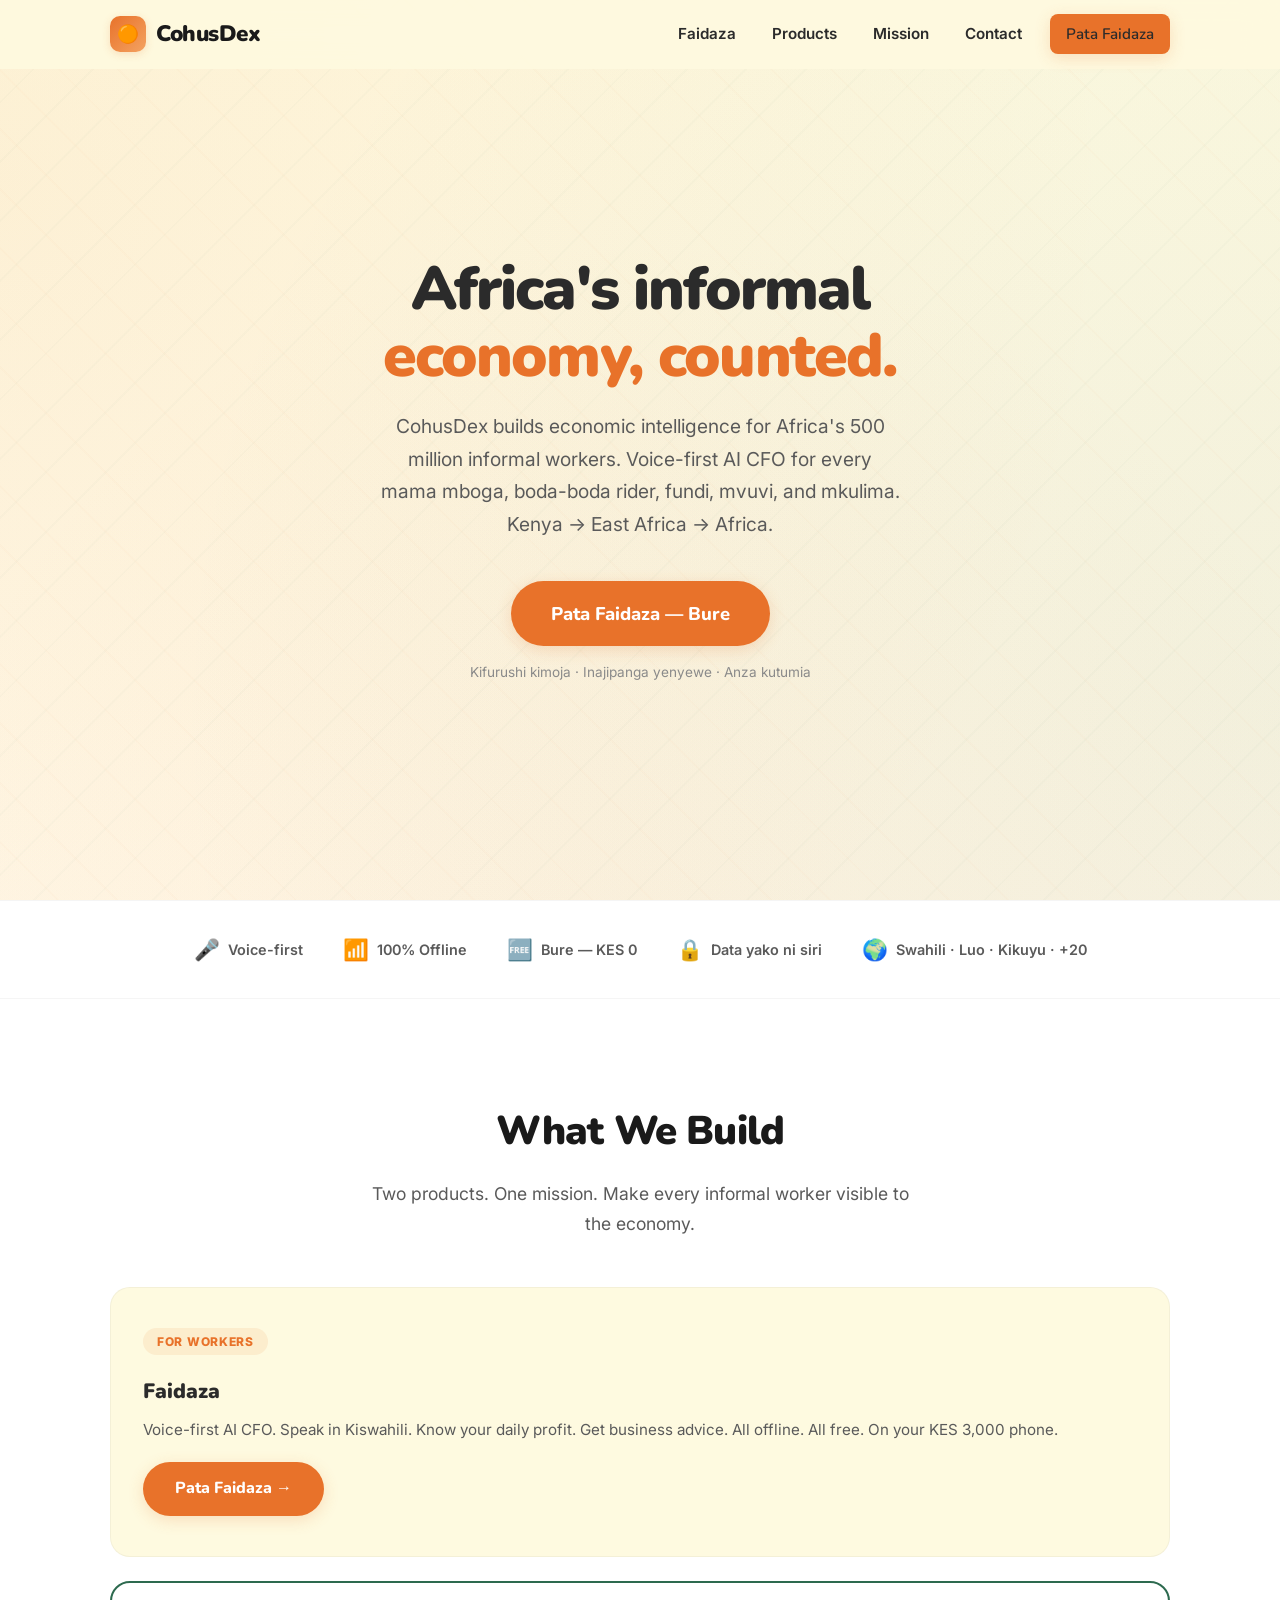
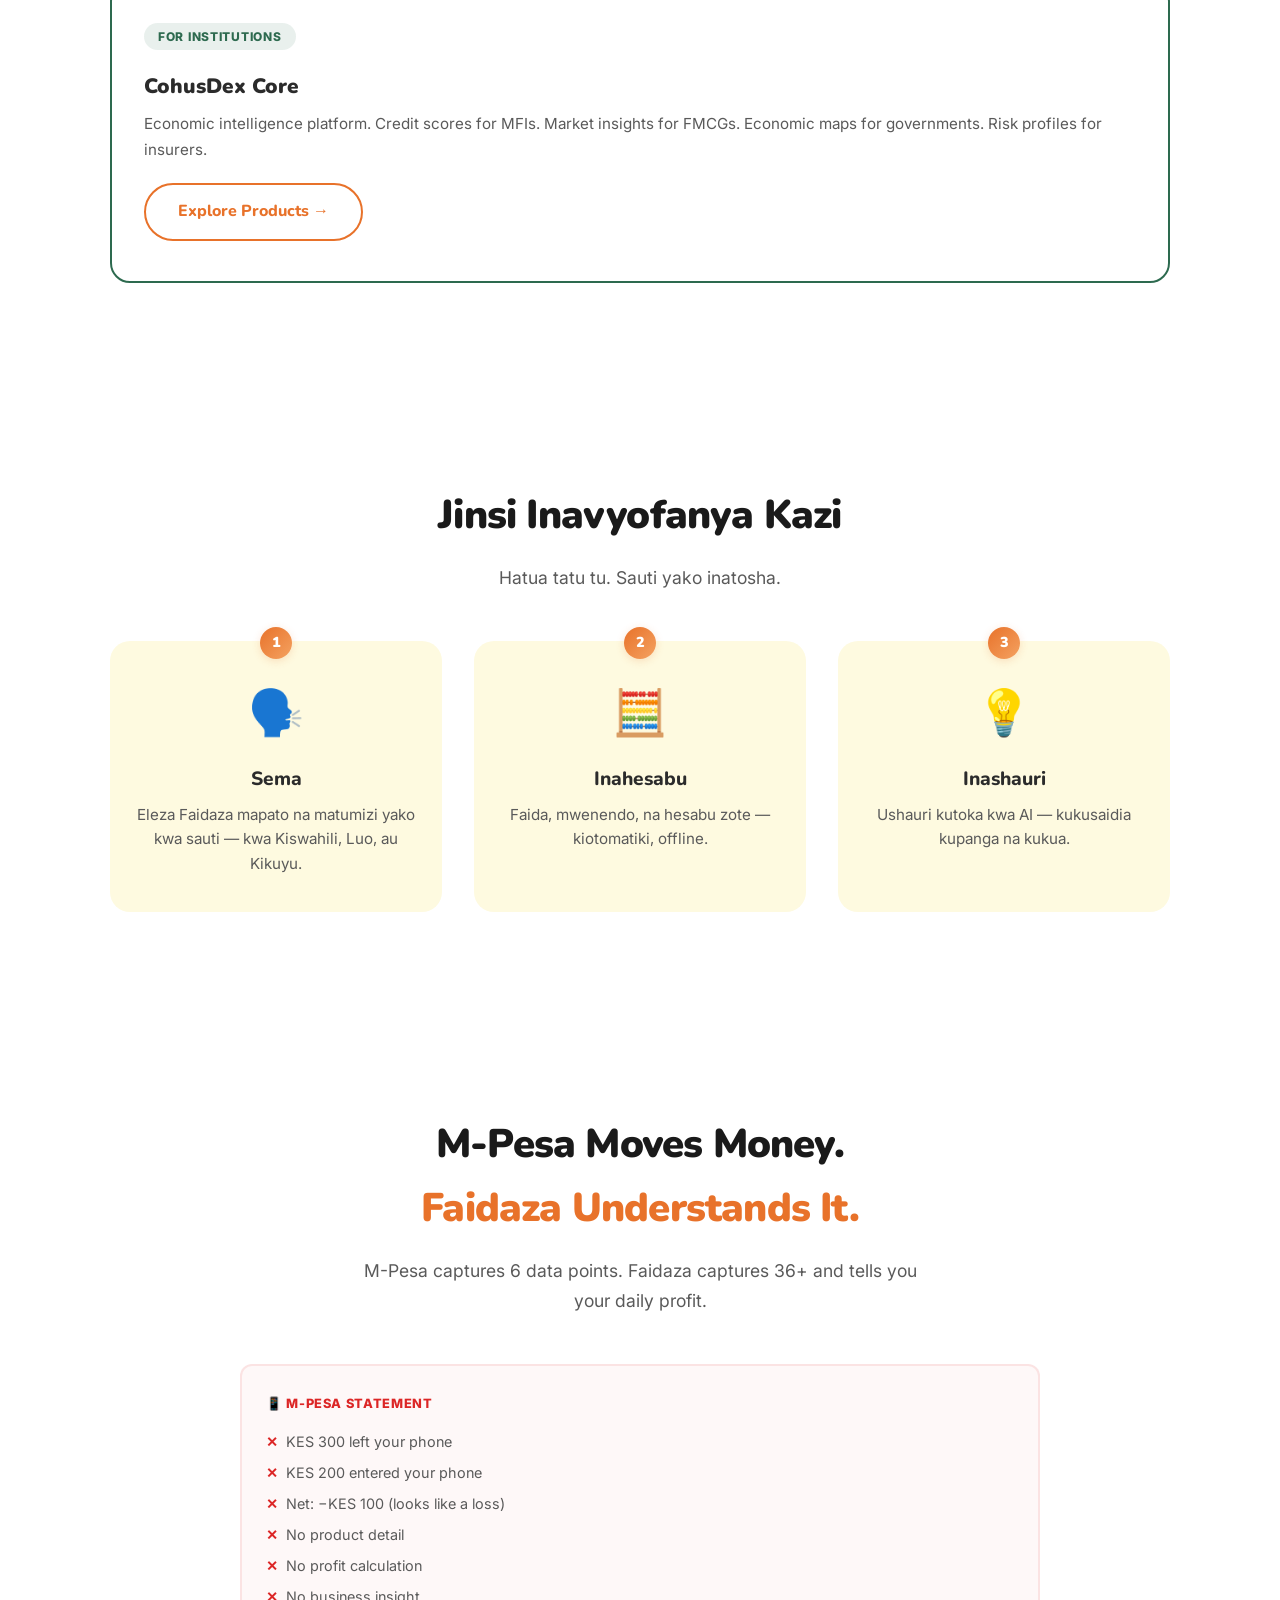
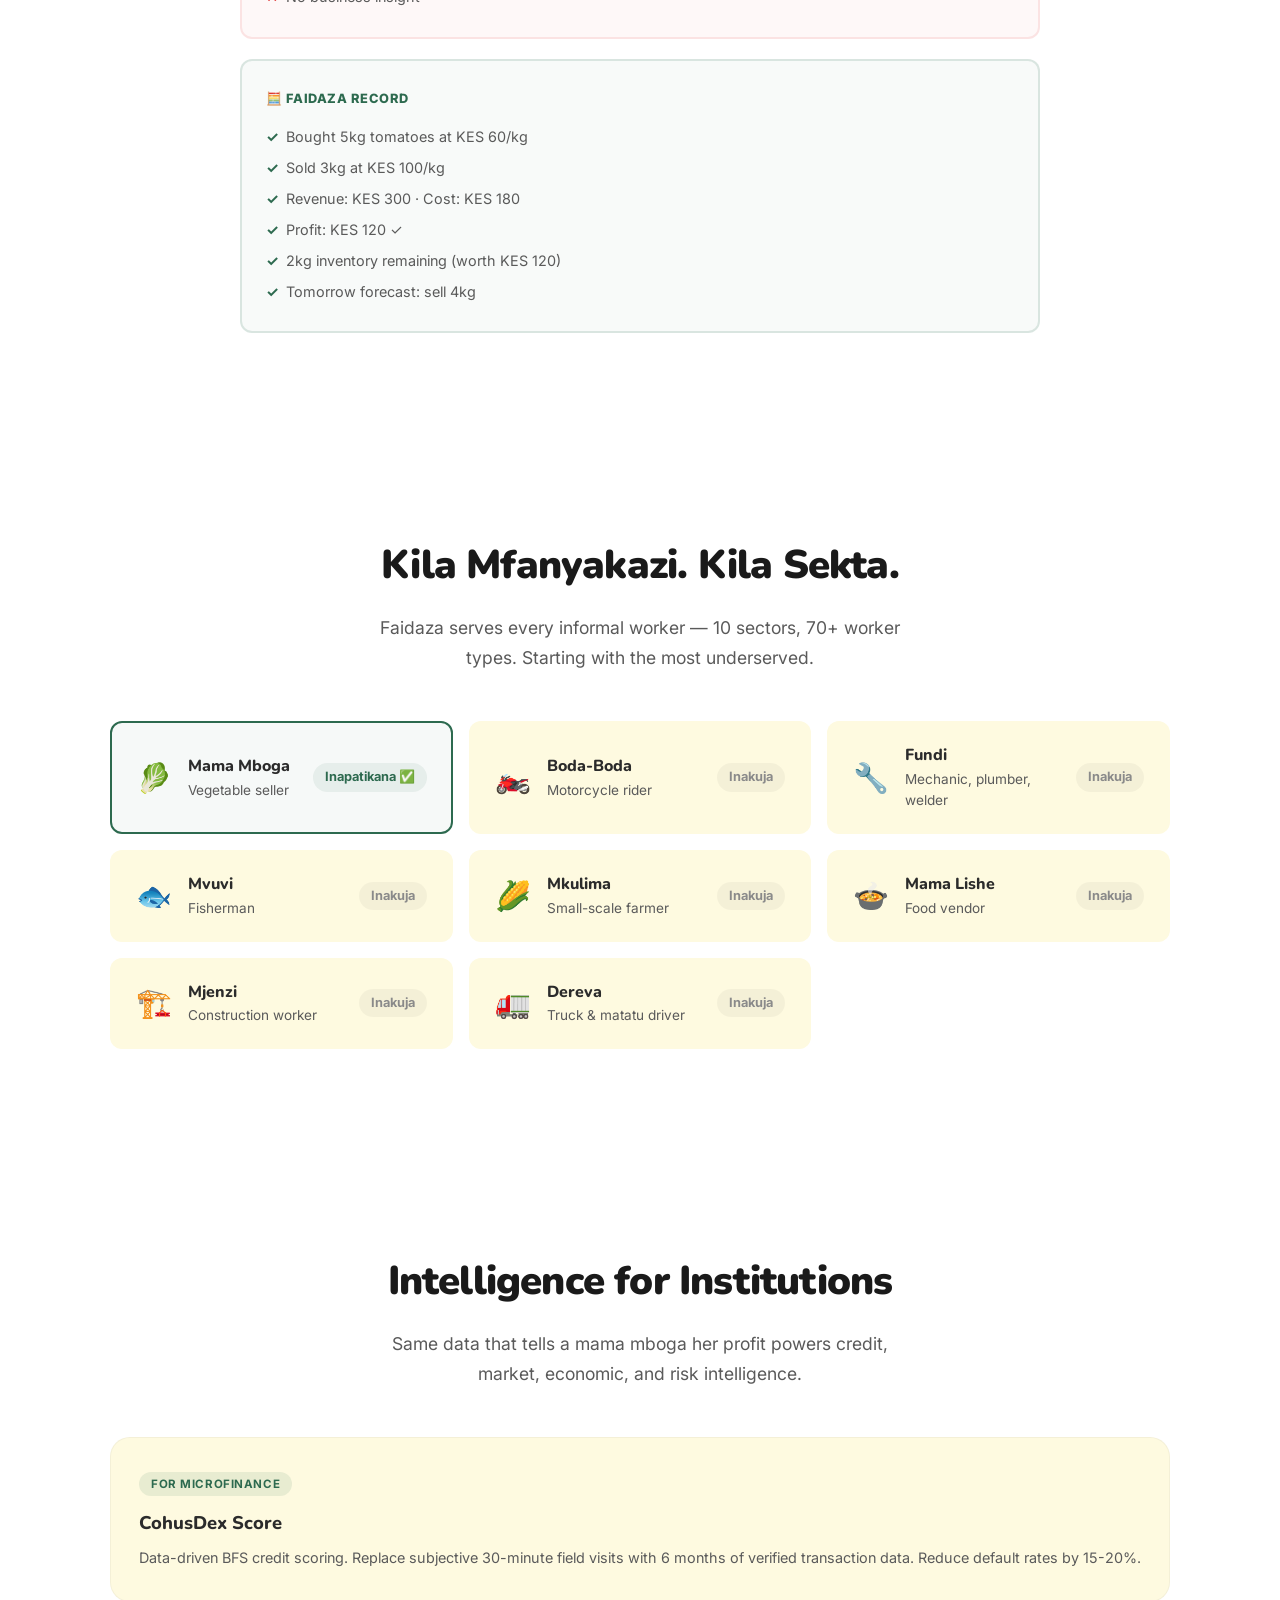
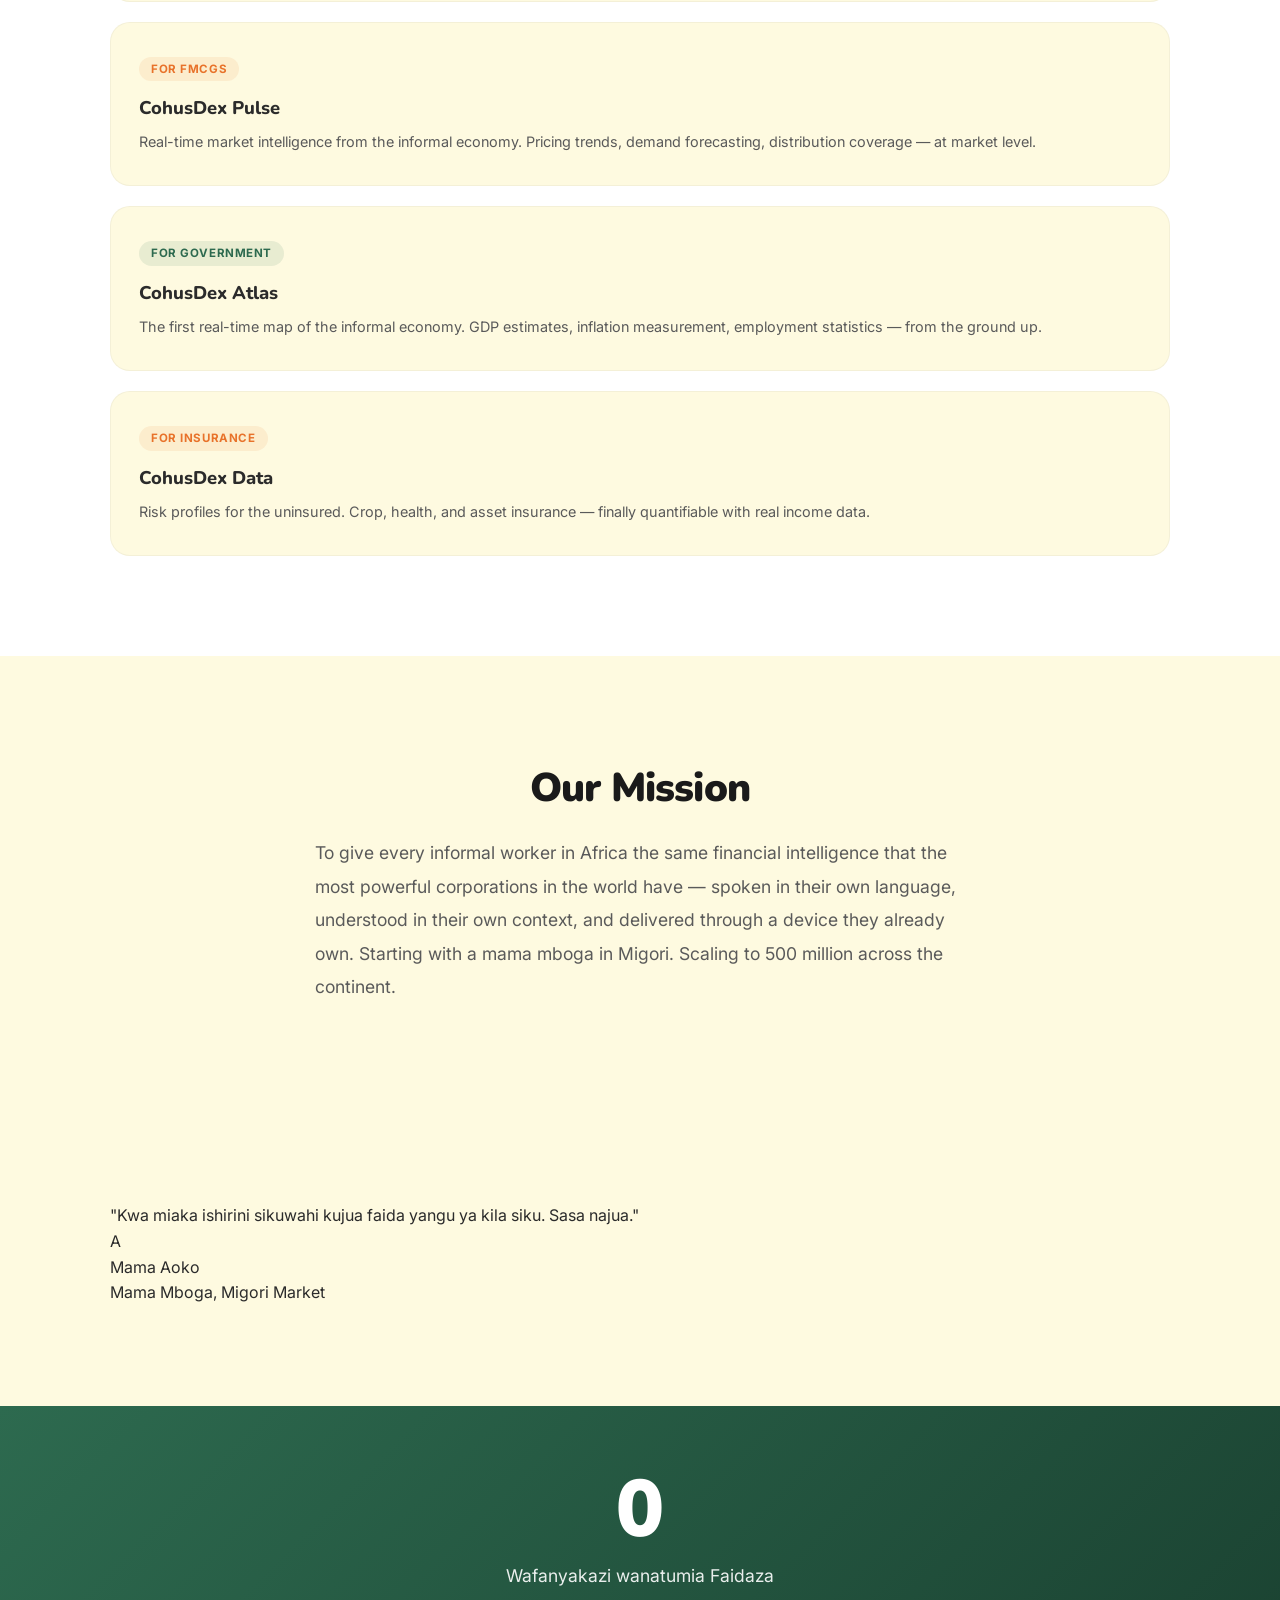
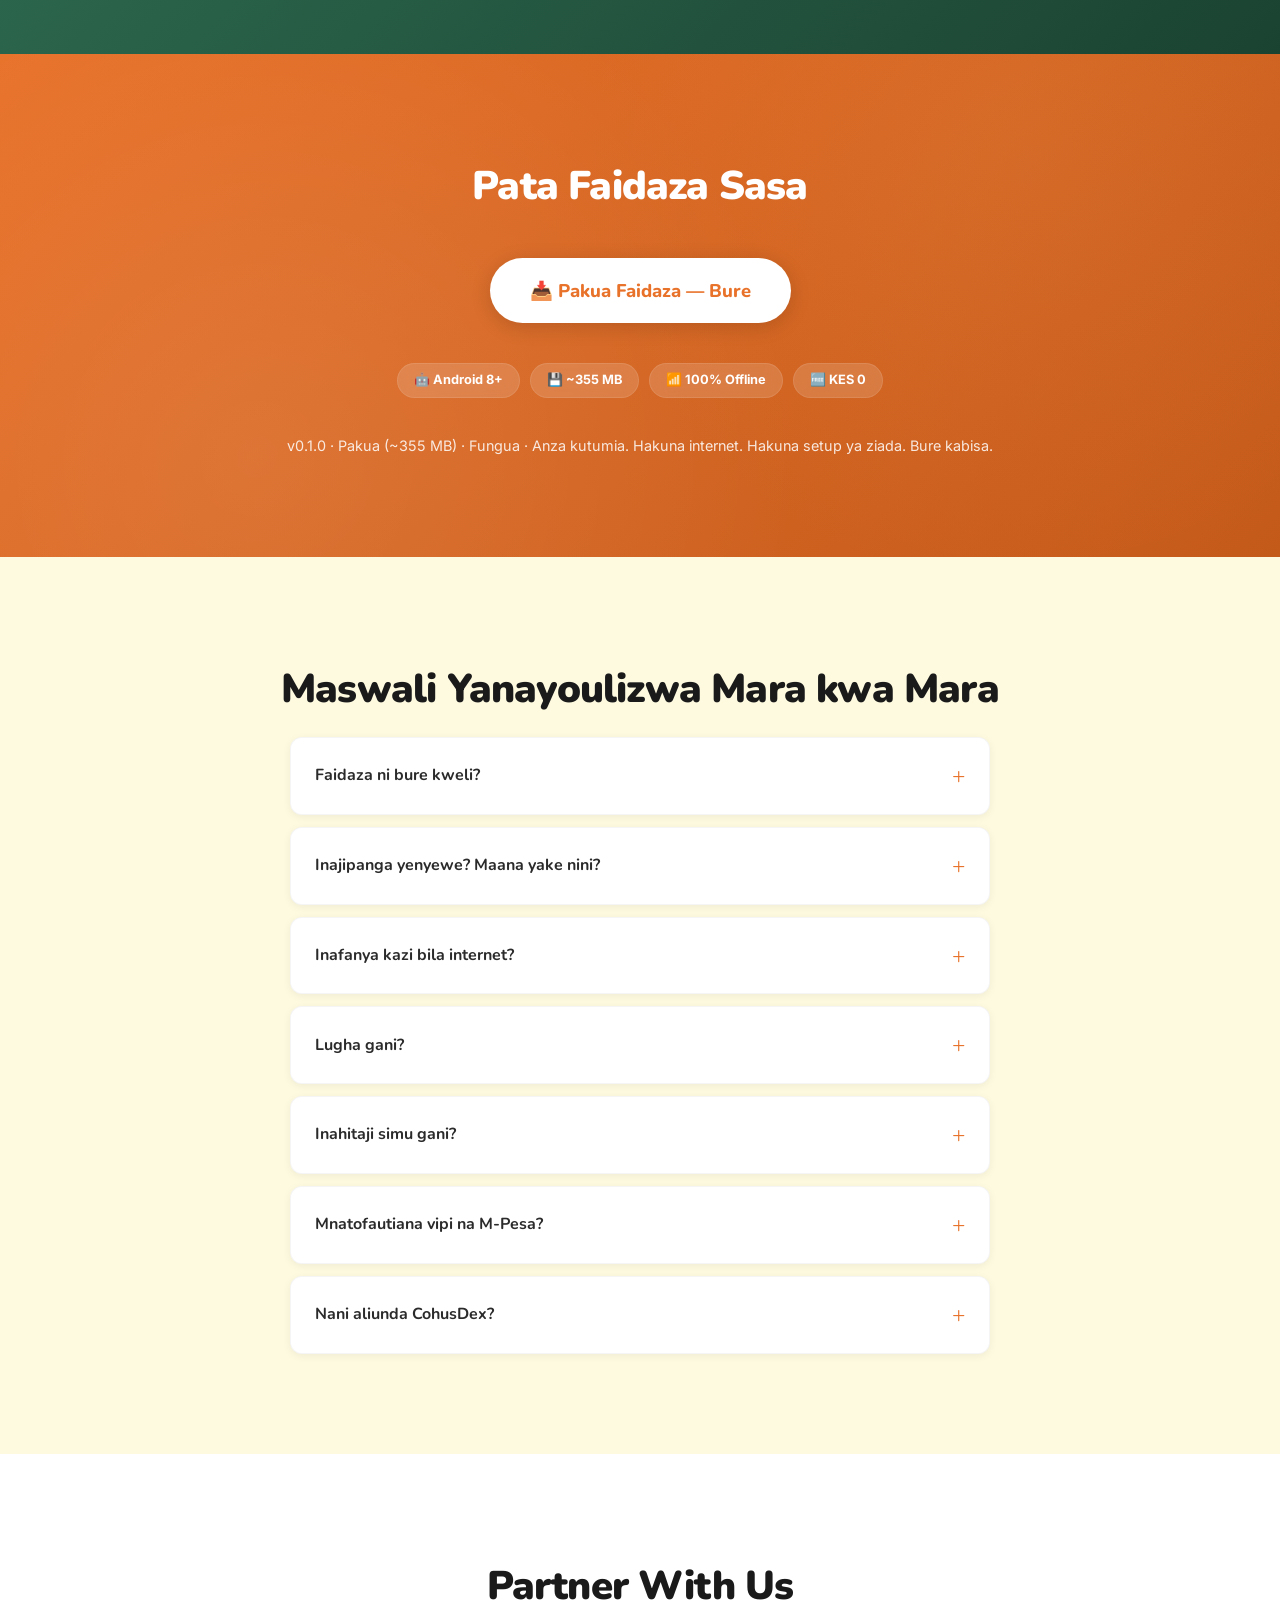
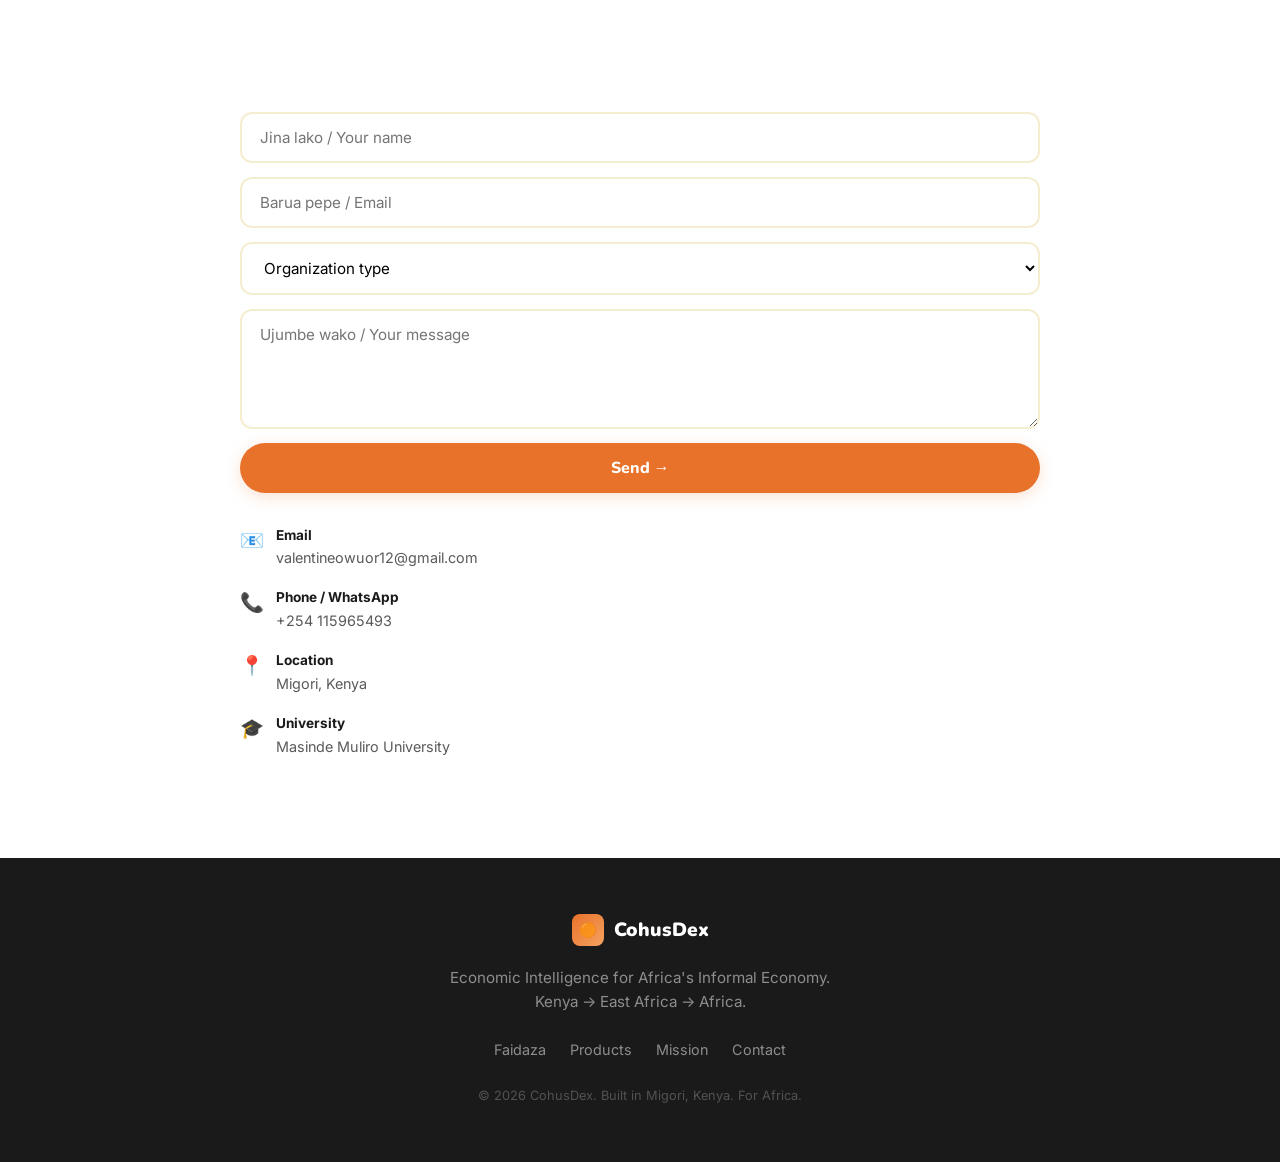
==== commit 5ab04fa3: "fix: website matches reality — APK ~355MB bundled, v0.1.0, no separate model download" ====
--- a/index.html
+++ b/index.html
@@ -189,15 +189,14 @@
 <section class="section download" id="download"><div class="container">
   <div class="download__content reveal">
     <h2 class="section__title">Pata Faidaza Sasa</h2>
-    <a href="https://github.com/Valentinus295/cohusdex-releases/raw/main/faidaza.apk" class="btn btn--primary btn--large" id="downloadBtn" style="background:var(--white);color:var(--orange);margin-bottom:16px;">📥 Pakua Faidaza — Bure</a>
+    <a href="https://github.com/Valentinus295/cohusdex-releases/releases/latest/download/faidaza.apk" class="btn btn--primary btn--large" id="downloadBtn" style="background:var(--white);color:var(--orange);margin-bottom:16px;">📥 Pakua Faidaza — Bure</a>
     <div style="display:flex;gap:10px;flex-wrap:wrap;justify-content:center;">
       <span style="padding:6px 16px;border-radius:50px;font-size:0.8rem;font-weight:700;background:rgba(255,255,255,0.15);backdrop-filter:blur(8px);border:1px solid rgba(255,255,255,0.1);">🤖 Android 8+</span>
-      <span style="padding:6px 16px;border-radius:50px;font-size:0.8rem;font-weight:700;background:rgba(255,255,255,0.15);backdrop-filter:blur(8px);border:1px solid rgba(255,255,255,0.1);">💾 APK ~30MB</span>
-      <span style="padding:6px 16px;border-radius:50px;font-size:0.8rem;font-weight:700;background:rgba(255,255,255,0.15);backdrop-filter:blur(8px);border:1px solid rgba(255,255,255,0.1);">📲 Inajipanga yenyewe</span>
-      <span style="padding:6px 16px;border-radius:50px;font-size:0.8rem;font-weight:700;background:rgba(255,255,255,0.15);backdrop-filter:blur(8px);border:1px solid rgba(255,255,255,0.1);">📶 100% Offline baadaye</span>
+      <span style="padding:6px 16px;border-radius:50px;font-size:0.8rem;font-weight:700;background:rgba(255,255,255,0.15);backdrop-filter:blur(8px);border:1px solid rgba(255,255,255,0.1);">💾 ~355 MB</span>
+      <span style="padding:6px 16px;border-radius:50px;font-size:0.8rem;font-weight:700;background:rgba(255,255,255,0.15);backdrop-filter:blur(8px);border:1px solid rgba(255,255,255,0.1);">📶 100% Offline</span>
       <span style="padding:6px 16px;border-radius:50px;font-size:0.8rem;font-weight:700;background:rgba(255,255,255,0.15);backdrop-filter:blur(8px);border:1px solid rgba(255,255,255,0.1);">🆓 KES 0</span>
     </div>
-    <p class="download__meta" style="margin-top:12px;">v0.3.0 · Pakua APK (~30MB) · Fungua · Faidaza inajipanga yenyewe (~234MB, WiFi, mara moja tu) · Anza kutumia</p>
+    <p class="download__meta" style="margin-top:12px;">v0.1.0 · Pakua (~355 MB) · Fungua · Anza kutumia. Hakuna internet. Hakuna setup ya ziada. Bure kabisa.</p>
   </div>
 </div></section>
 
@@ -206,10 +205,10 @@
   <h2 class="section__title reveal">Maswali Yanayoulizwa Mara kwa Mara</h2>
   <div class="faq__list">
     <details class="faq__item reveal"><summary>Faidaza ni bure kweli?</summary><p>Ndiyo. Bure kabisa. Siku zote. CohusDex inapata mapato kutoka kwa taasisi (MFIs, FMCG, serikali, bima) — sio kutoka kwa wafanyakazi.</p></details>
-    <details class="faq__item reveal"><summary>Inajipanga yenyewe? Maana yake nini?</summary><p>Unapofungua Faidaza mara ya kwanza, inajipakulia kila kitu inachohitaji — sauti, akili, na uwezo wa kukuongelesha. Inachukua takriban dakika 1-5 (kulingana na WiFi). Unaona progress bar moja tu: "Faidaza inajipanga..." Baada ya hapo, iko tayari. Huna cha kuchagua. Huna cha kubofya. Subiri tu.</p></details>
-    <details class="faq__item reveal"><summary>Inafanya kazi bila internet?</summary><p>Ndiyo. Baada ya kufungua mara ya kwanza, Faidaza inajipakua yenyewe (mara moja tu, ~234MB, WiFi). Baada ya hapo, inafanya kazi offline kabisa — hata sauti ya Faidaza inakuja kutoka kwa simu yako moja kwa moja. Haina haja na internet kamwe tena.</p></details>
+    <details class="faq__item reveal"><summary>Inajipanga yenyewe? Maana yake nini?</summary><p>Faidaza inakuja tayari. Kila kitu kimo ndani ya APK — sauti, akili, na uwezo wa kukuongelesha. Pakua mara moja (~355 MB), fungua, anza kutumia. Hakuna upakuaji wa ziada. Hakuna internet inayohitajika baada ya kupakua.</p></details>
+    <details class="faq__item reveal"><summary>Inafanya kazi bila internet?</summary><p>Ndiyo. Pakua mara moja (~355 MB, WiFi ikipendekezwa). Baada ya hapo, inafanya kazi offline kabisa. Haina haja na internet kamwe tena.</p></details>
     <details class="faq__item reveal"><summary>Lugha gani?</summary><p>Kiswahili, Luo, na Kikuyu sasa. Tunaongeza Luganda, Kinyarwanda, Amharic, Hausa, na 20+ zaidi kadri tunavyosonga Afrika nzima.</p></details>
-    <details class="faq__item reveal"><summary>Inahitaji simu gani?</summary><p>Android 8+ na RAM 2GB. Inafanya kazi kwenye simu za KES 3,000. Pakua APK (~30MB), fungua, Faidaza inajiweka yenyewe (~234MB moja kwa moja), anza kutumia. Huna cha kufanya isipokuwa kusubiri dakika chache. Sauti ya Faidaza inatumia mfumo wa simu yako — hakuna upakuaji wa ziada.</p></details>
+    <details class="faq__item reveal"><summary>Inahitaji simu gani?</summary><p>Android 8+ na RAM 2GB. Inafanya kazi kwenye simu za KES 3,000. Pakua (~355 MB), fungua, anza kutumia.</p></details>
     <details class="faq__item reveal"><summary>Mnatofautiana vipi na M-Pesa?</summary><p>M-Pesa inasonga pesa. Faidaza inaelewa pesa. M-Pesa inajua KES 300 ilitoka. Faidaza inajua ulinunua nyanya, ukauza, faida yako ni KES 120. M-Pesa ni mkoba. Faidaza ni CFO.</p></details>
     <details class="faq__item reveal"><summary>Nani aliunda CohusDex?</summary><p>Valentine Owuor, mwanafunzi wa Economics &amp; Statistics, Masinde Muliro University. Alijenga Faidaza kwa sababu mamake ni mama mboga na aliona hakuna mtu aliyewahi kumpa chombo cha kuelewa hesabu zake.</p></details>
   </div>
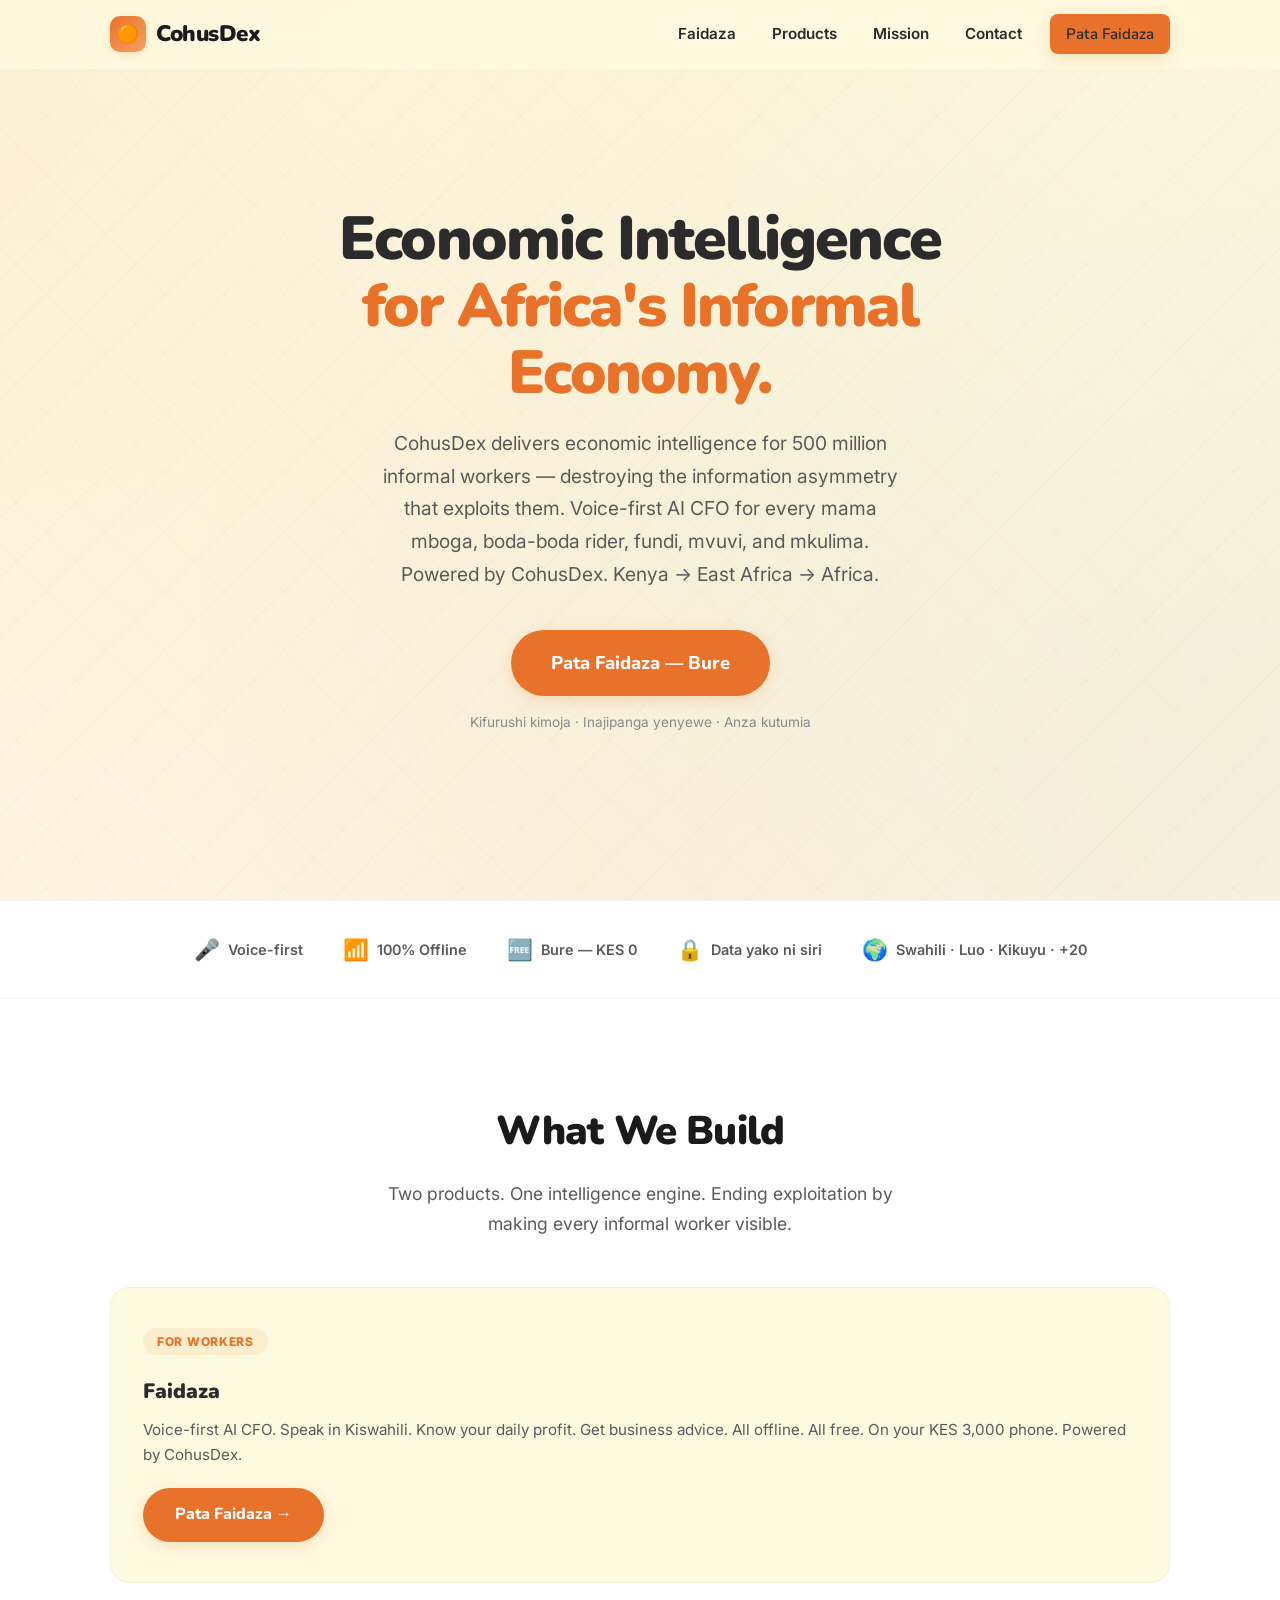
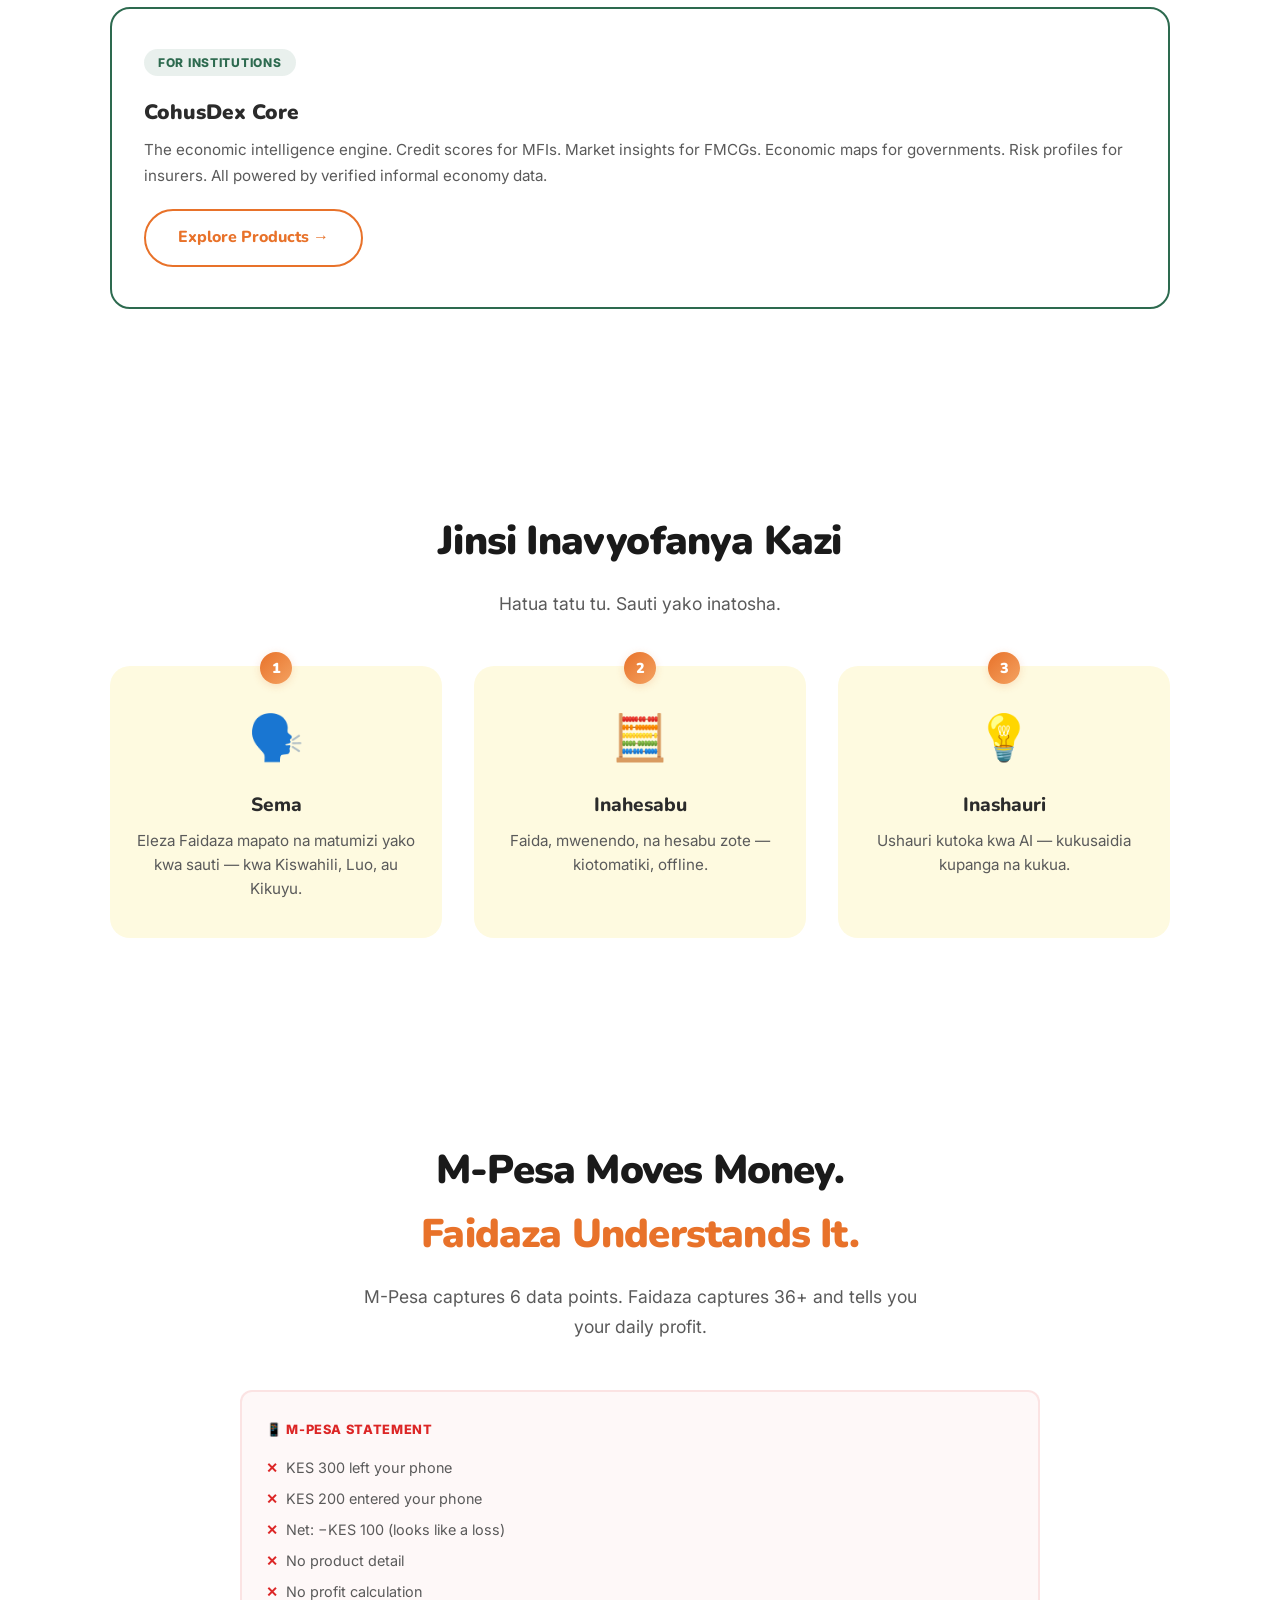
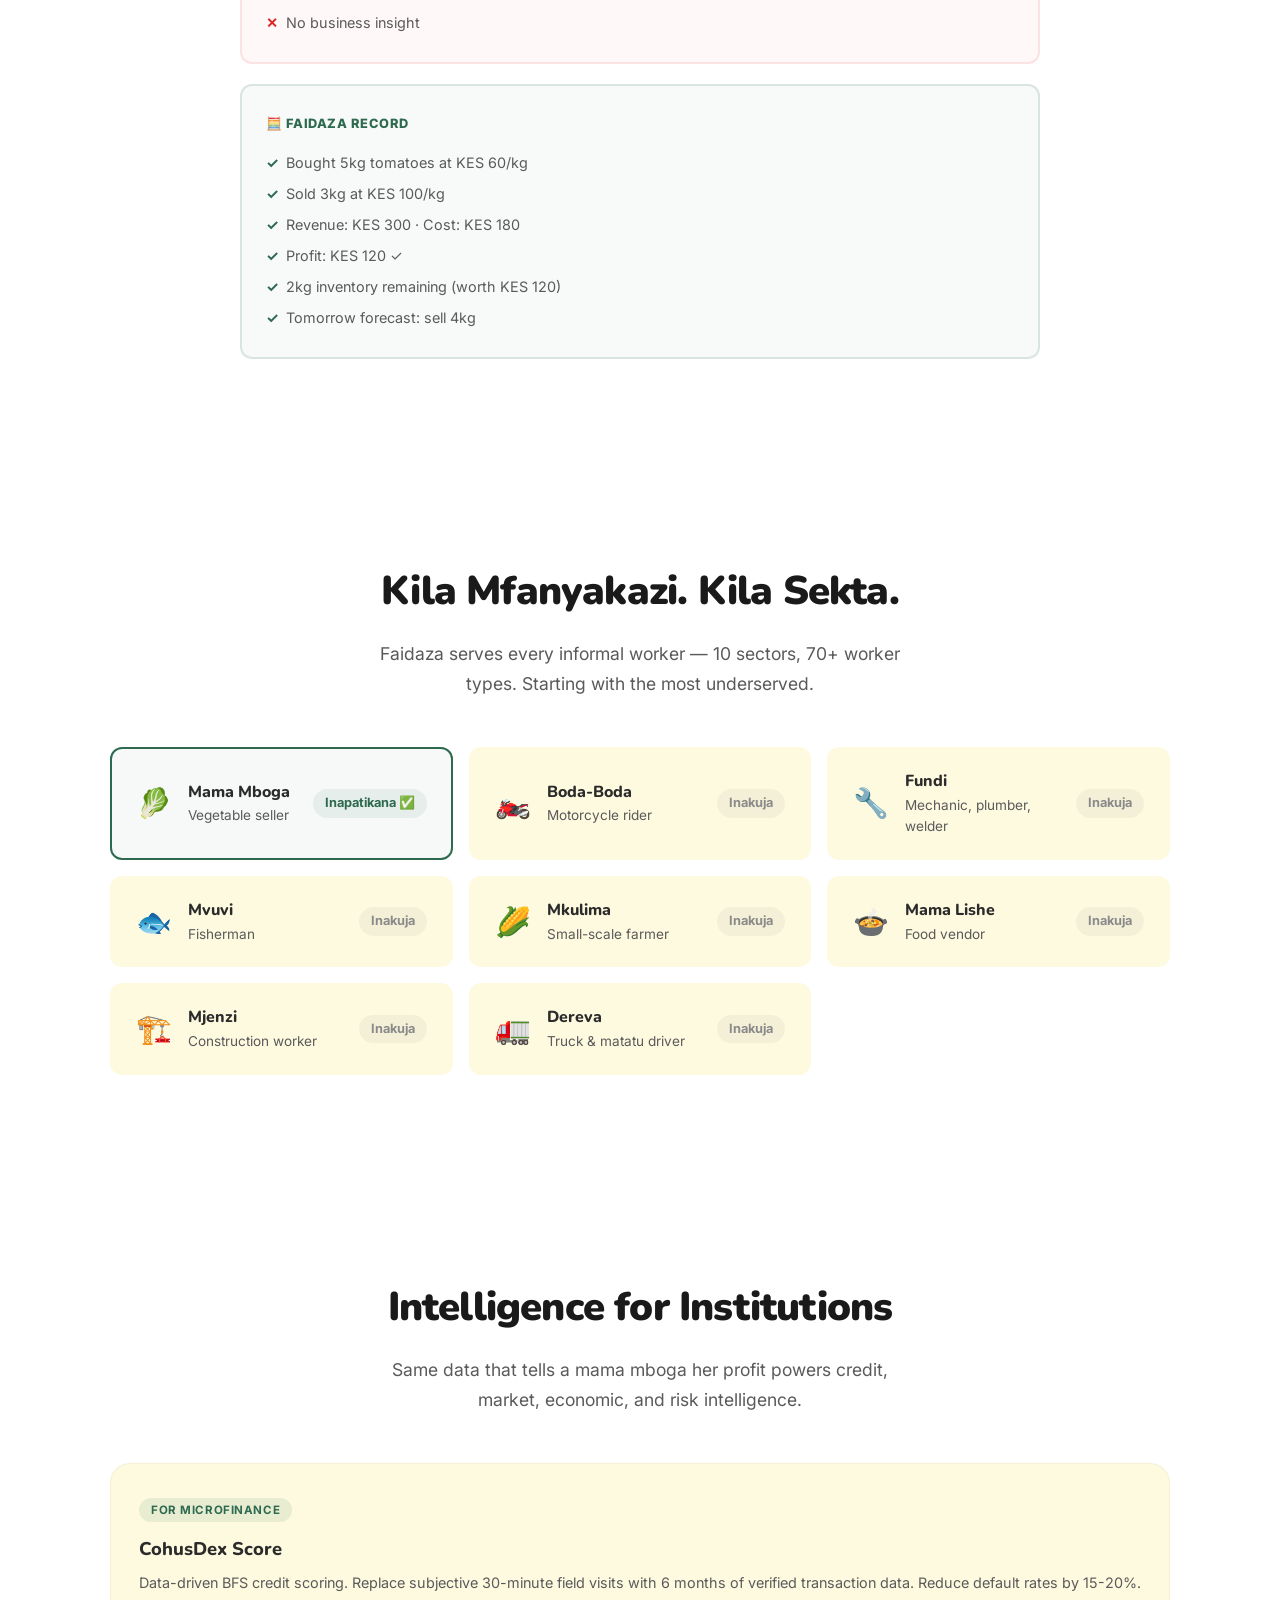
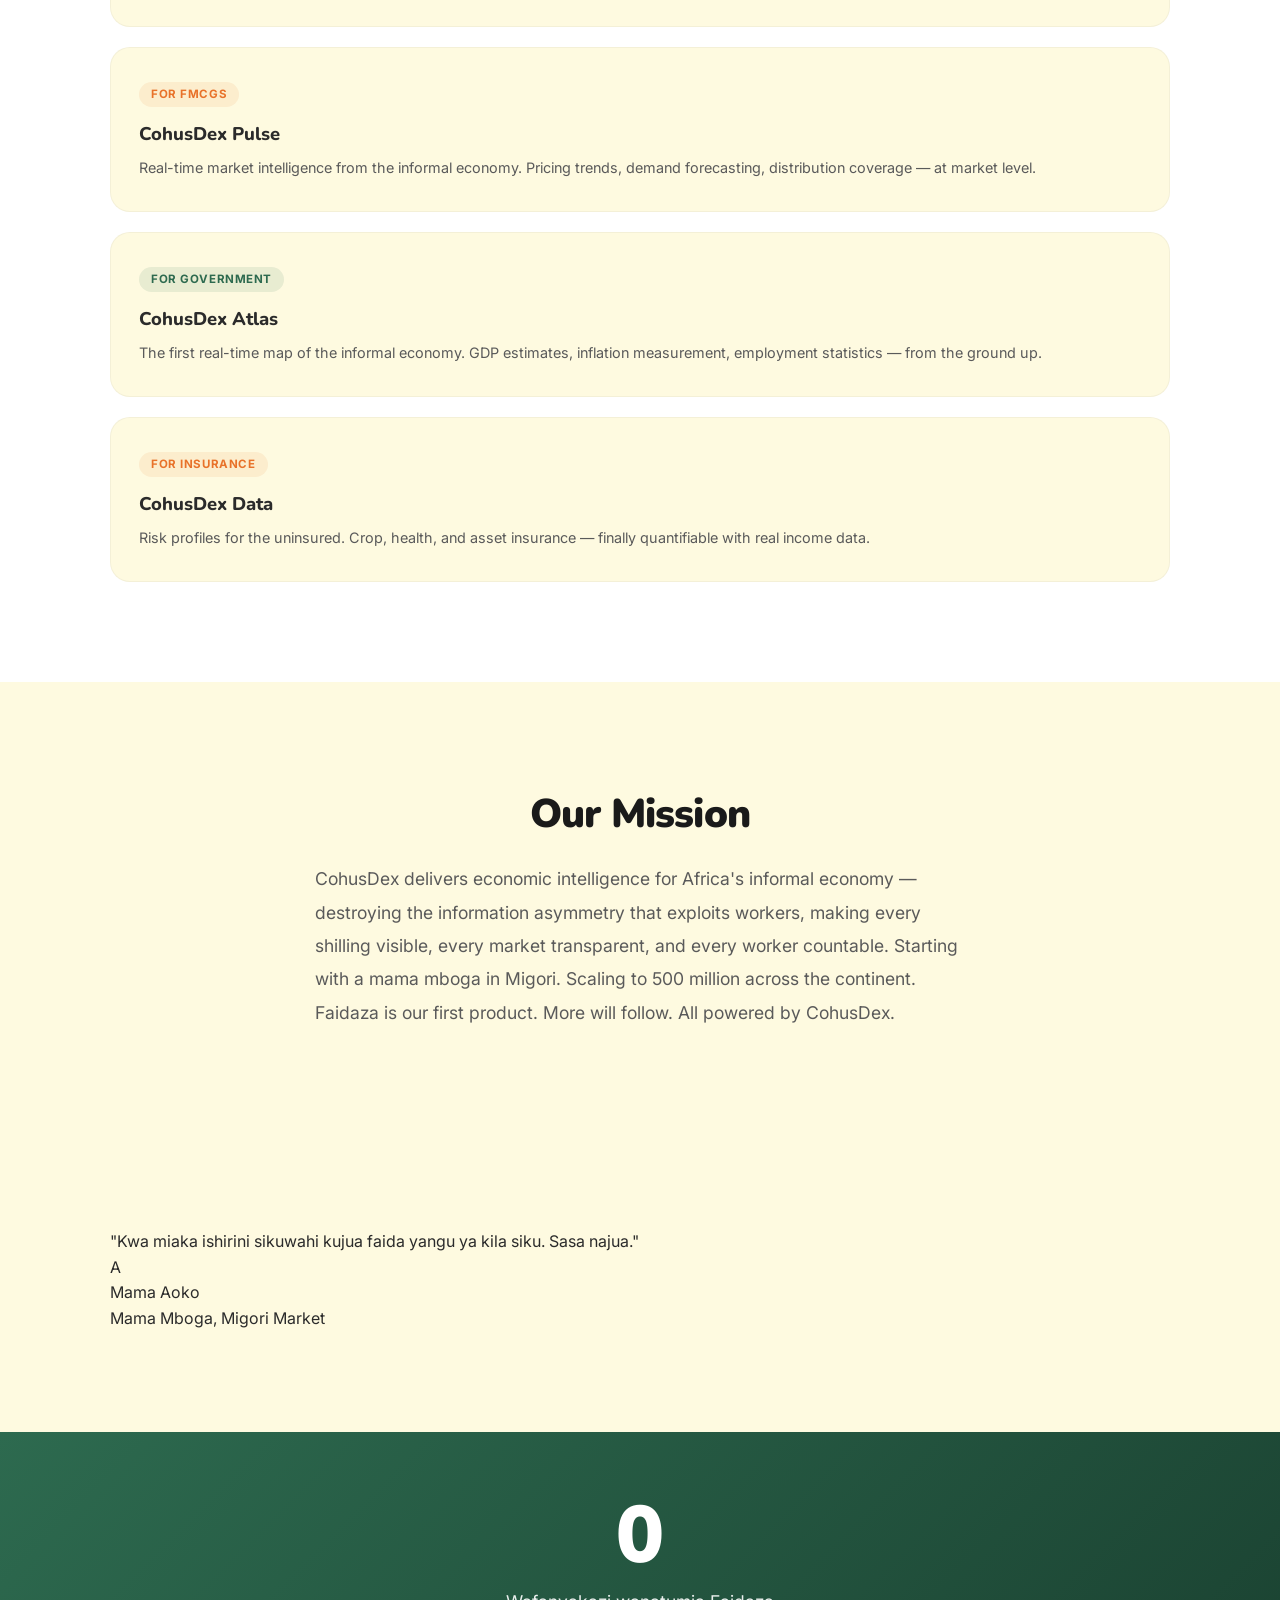
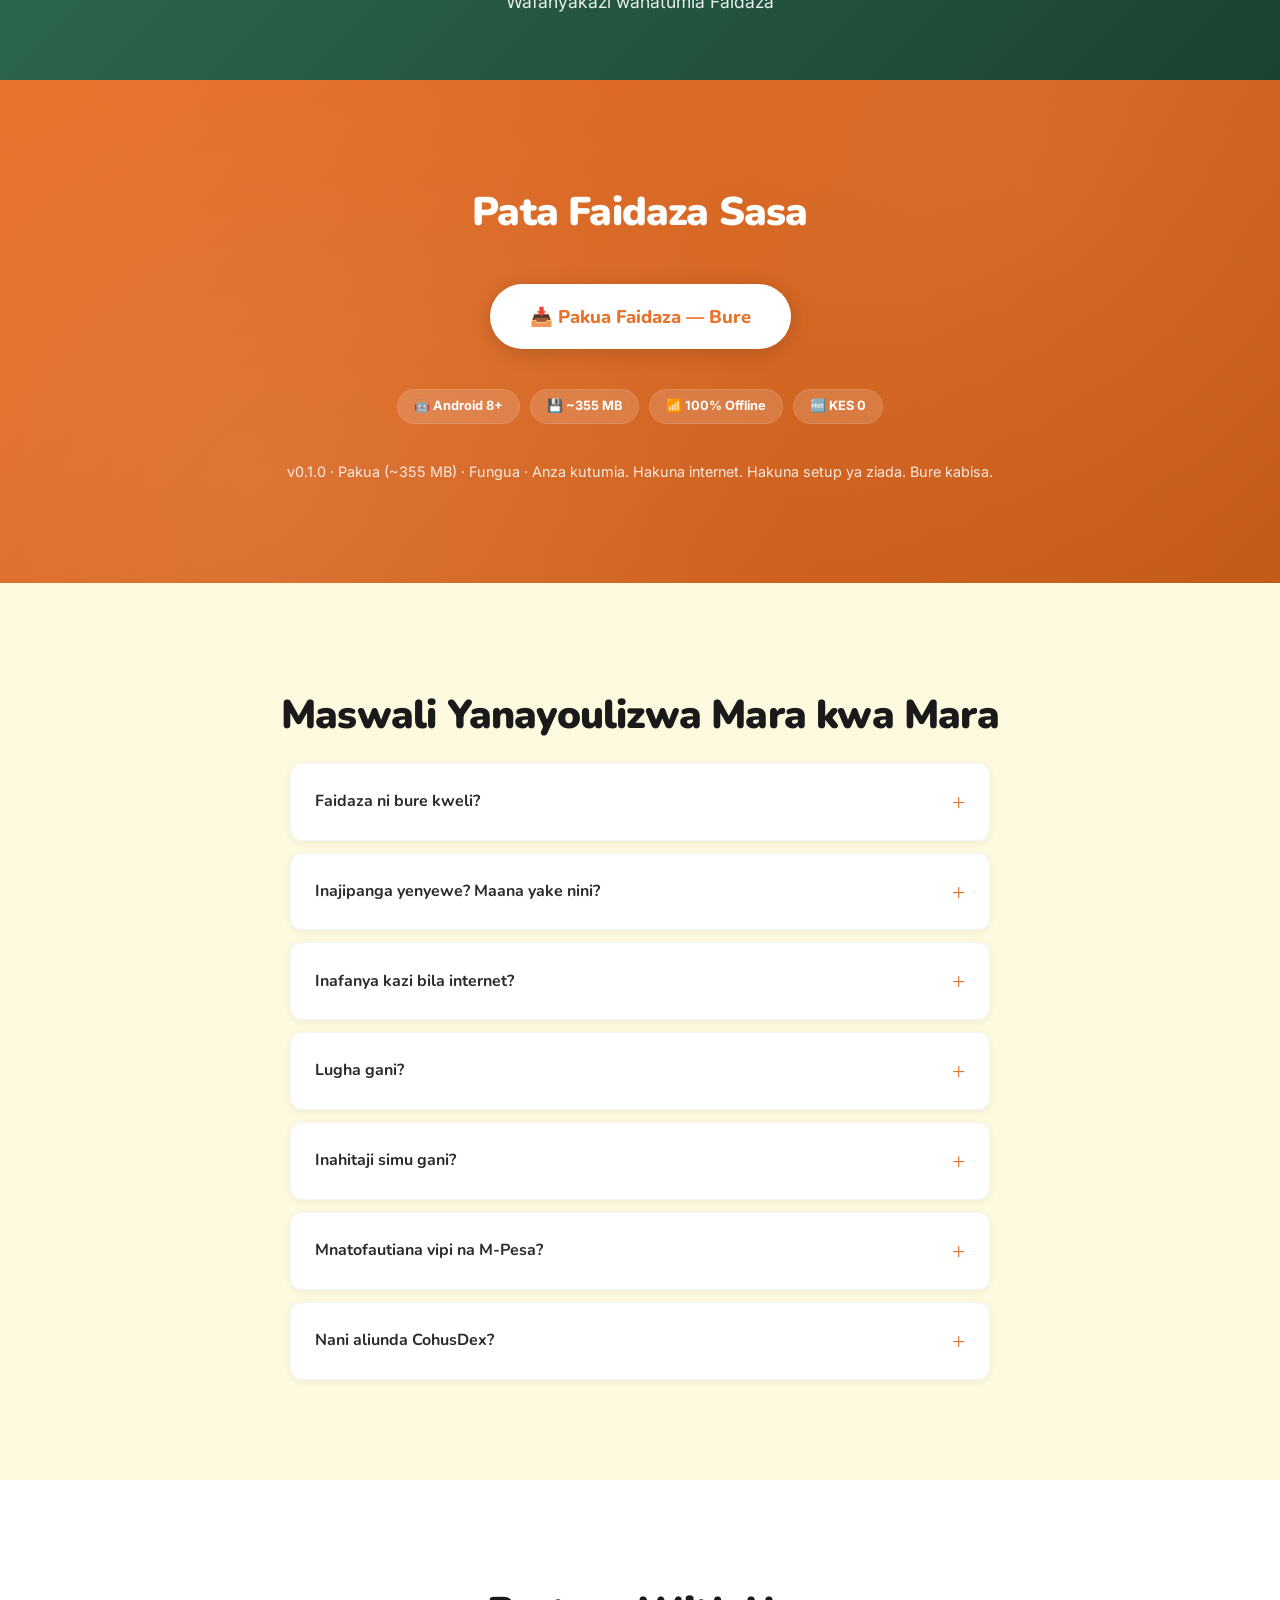
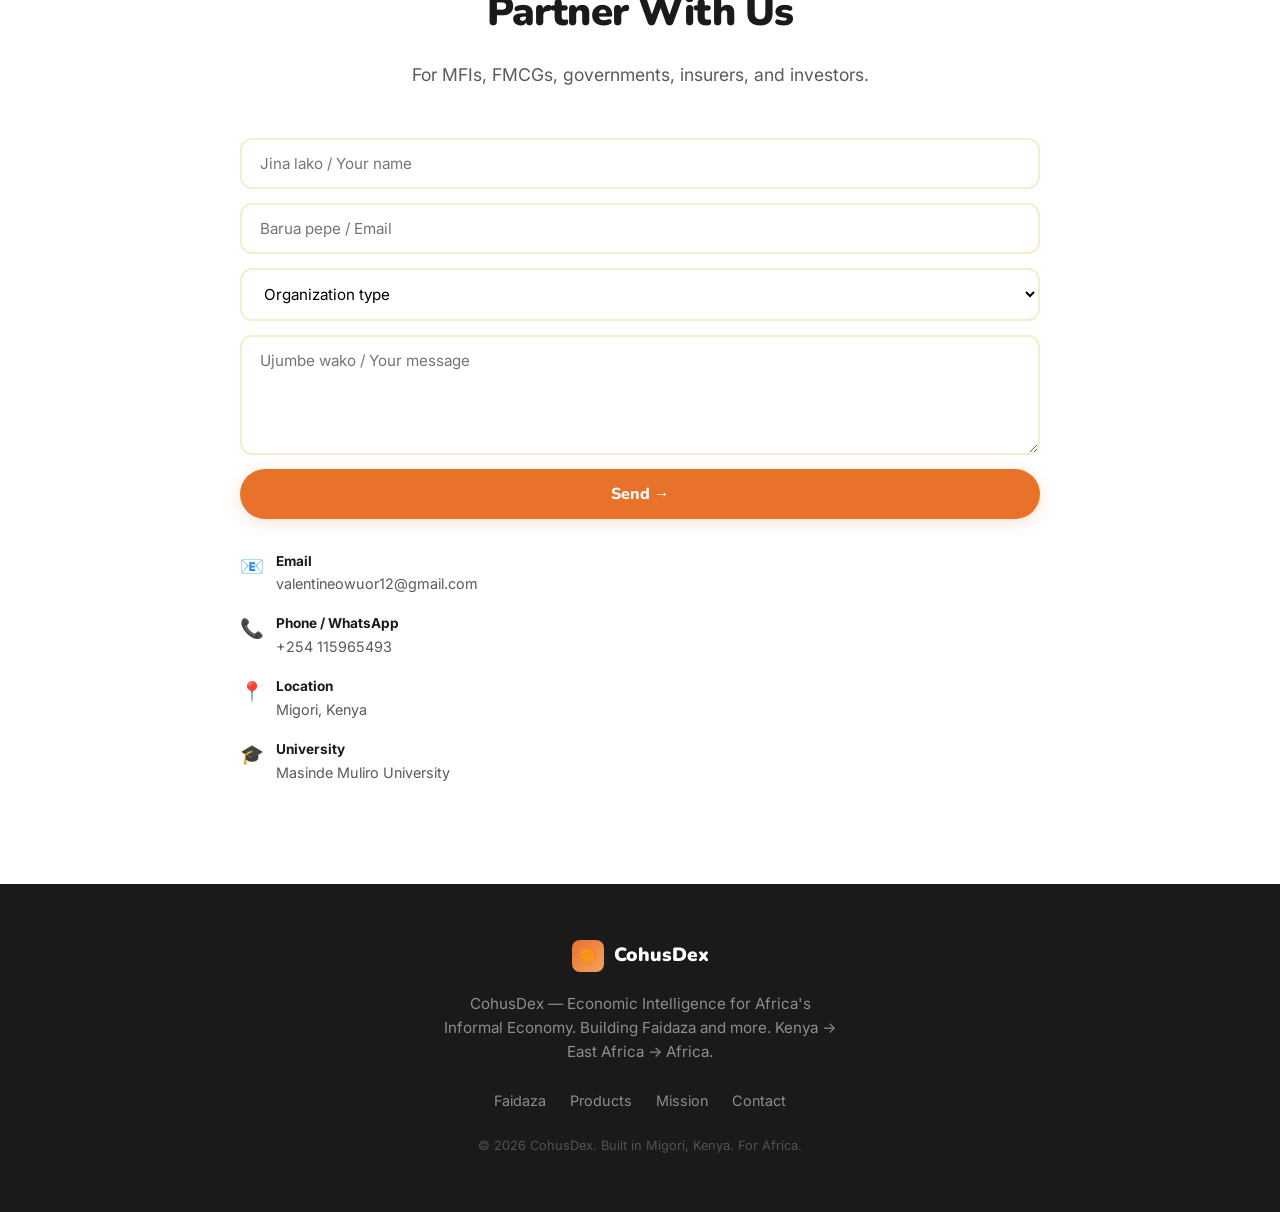
==== commit f9d9cb42: "mission: Economic Intelligence for Africa's Informal Economy Board locked mission. Updated hero, mis" ====
--- a/index.html
+++ b/index.html
@@ -4,13 +4,13 @@
   <meta charset="UTF-8">
   <meta name="viewport" content="width=device-width,initial-scale=1.0">
   <title>CohusDex — Economic Intelligence for Africa's Informal Economy</title>
-  <meta name="description" content="CohusDex builds Faidaza, a voice-first AI CFO for informal workers, and CohusDex Core, economic intelligence for MFIs, FMCGs, governments and insurers. Kenya → Africa.">
+  <meta name="description" content="CohusDex delivers economic intelligence for Africa's informal economy. Faidaza: voice-first AI CFO for 500M+ informal workers. CohusDex Core: credit, market, economic, and risk intelligence for MFIs, FMCGs, governments, and insurers. Kenya → Africa.">
   <meta name="theme-color" content="#E8722A">
-  <meta property="og:title" content="CohusDex — Economic Intelligence for Africa">
-  <meta property="og:description" content="Voice-first AI CFO for 500M+ informal workers. Free. Offline. Your language.">
+  <meta property="og:title" content="CohusDex — Economic Intelligence for Africa's Informal Economy">
+  <meta property="og:description" content="Voice-first AI CFO for 500M+ informal workers. Free. Offline. Your language. Economic intelligence that ends exploitation by making every shilling visible.">
   <meta property="og:type" content="website">
   <meta name="twitter:card" content="summary_large_image">
-  <script type="application/ld+json">{"@context":"https://schema.org","@type":"Organization","name":"CohusDex","founder":{"@type":"Person","name":"Valentine Owuor"},"foundingLocation":"Migori, Kenya"}</script>
+  <script type="application/ld+json">{"@context":"https://schema.org","@type":"Organization","name":"CohusDex","description":"Economic Intelligence for Africa's Informal Economy","founder":{"@type":"Person","name":"Valentine Owuor"},"foundingLocation":"Migori, Kenya"}</script>
   <link href="https://fonts.googleapis.com/css2?family=Nunito:wght@400;600;700;800;900&family=Inter:wght@400;500;600&display=swap" rel="stylesheet">
   <link rel="stylesheet" href="css/style.css">
   <link rel="manifest" href="manifest.json">
@@ -35,8 +35,8 @@
 <!-- HERO -->
 <header class="hero" id="hero">
   <div class="hero__container">
-    <h1 class="hero__title reveal">Africa's informal<br><span class="text-accent">economy, counted.</span></h1>
-    <p class="hero__subtitle reveal">CohusDex builds economic intelligence for Africa's 500 million informal workers. Voice-first AI CFO for every mama mboga, boda-boda rider, fundi, mvuvi, and mkulima. Kenya → East Africa → Africa.</p>
+    <h1 class="hero__title reveal">Economic Intelligence<br><span class="text-accent">for Africa's Informal Economy.</span></h1>
+    <p class="hero__subtitle reveal">CohusDex delivers economic intelligence for 500 million informal workers — destroying the information asymmetry that exploits them. Voice-first AI CFO for every mama mboga, boda-boda rider, fundi, mvuvi, and mkulima. Powered by CohusDex. Kenya → East Africa → Africa.</p>
     <div class="hero__cta reveal">
       <a href="#download" class="btn btn--primary btn--large">Pata Faidaza — Bure</a>
       <span class="hero__cta-sub">Kifurushi kimoja · Inajipanga yenyewe · Anza kutumia</span>
@@ -56,18 +56,18 @@
 <!-- TWO PRODUCTS -->
 <section class="section split" id="faidaza"><div class="container">
   <h2 class="section__title reveal">What We Build</h2>
-  <p class="section__subtitle reveal">Two products. One mission. Make every informal worker visible to the economy.</p>
+  <p class="section__subtitle reveal">Two products. One intelligence engine. Ending exploitation by making every informal worker visible.</p>
   <div class="split__grid">
     <div class="split-card split-card--faidaza reveal">
       <span class="split-card__badge split-card__badge--b2c">For Workers</span>
       <h3>Faidaza</h3>
-      <p>Voice-first AI CFO. Speak in Kiswahili. Know your daily profit. Get business advice. All offline. All free. On your KES 3,000 phone.</p>
+      <p>Voice-first AI CFO. Speak in Kiswahili. Know your daily profit. Get business advice. All offline. All free. On your KES 3,000 phone. Powered by CohusDex.</p>
       <a href="#download" class="btn btn--primary">Pata Faidaza →</a>
     </div>
     <div class="split-card split-card--cohusdex reveal">
       <span class="split-card__badge split-card__badge--b2b">For Institutions</span>
       <h3>CohusDex Core</h3>
-      <p>Economic intelligence platform. Credit scores for MFIs. Market insights for FMCGs. Economic maps for governments. Risk profiles for insurers.</p>
+      <p>The economic intelligence engine. Credit scores for MFIs. Market insights for FMCGs. Economic maps for governments. Risk profiles for insurers. All powered by verified informal economy data.</p>
       <a href="#products" class="btn btn--outline">Explore Products →</a>
     </div>
   </div>
@@ -162,7 +162,7 @@
 <section class="section about" id="about"><div class="container">
   <div class="about__content reveal">
     <h2 class="section__title">Our Mission</h2>
-    <p class="about__text" style="font-size:1.1rem;line-height:1.9;max-width:650px;margin:0 auto;">To give every informal worker in Africa the same financial intelligence that the most powerful corporations in the world have — spoken in their own language, understood in their own context, and delivered through a device they already own. Starting with a mama mboga in Migori. Scaling to 500 million across the continent.</p>
+    <p class="about__text" style="font-size:1.1rem;line-height:1.9;max-width:650px;margin:0 auto;">CohusDex delivers economic intelligence for Africa's informal economy — destroying the information asymmetry that exploits workers, making every shilling visible, every market transparent, and every worker countable. Starting with a mama mboga in Migori. Scaling to 500 million across the continent. Faidaza is our first product. More will follow. All powered by CohusDex.</p>
   </div>
 </div></section>
 
@@ -239,7 +239,7 @@
 <footer class="footer">
   <div class="container">
     <div class="footer__brand"><span class="footer__brand-icon">🟠</span><span class="footer__brand-text">CohusDex</span></div>
-    <p class="footer__tagline">Economic Intelligence for Africa's Informal Economy. Kenya → East Africa → Africa.</p>
+    <p class="footer__tagline">CohusDex — Economic Intelligence for Africa's Informal Economy. Building Faidaza and more. Kenya → East Africa → Africa.</p>
     <nav class="footer__links">
       <a href="#faidaza">Faidaza</a>
       <a href="#products">Products</a>
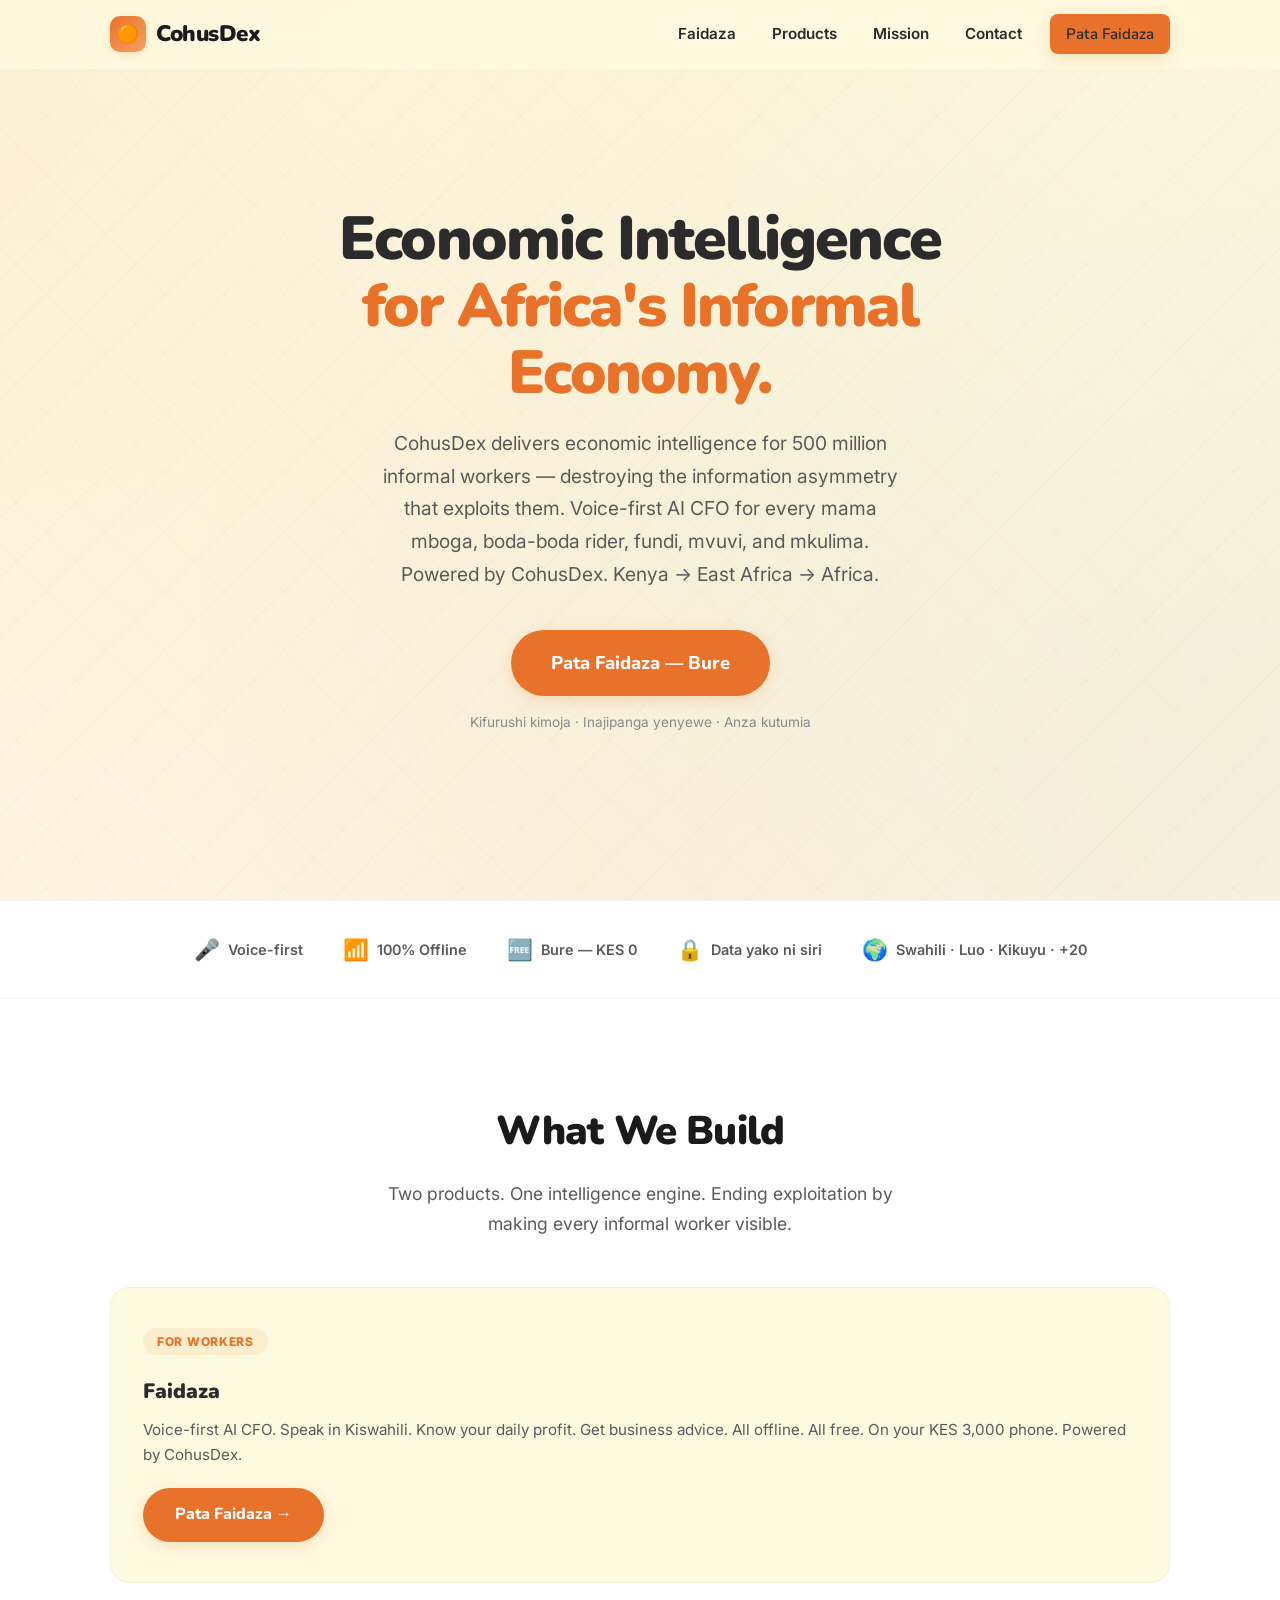
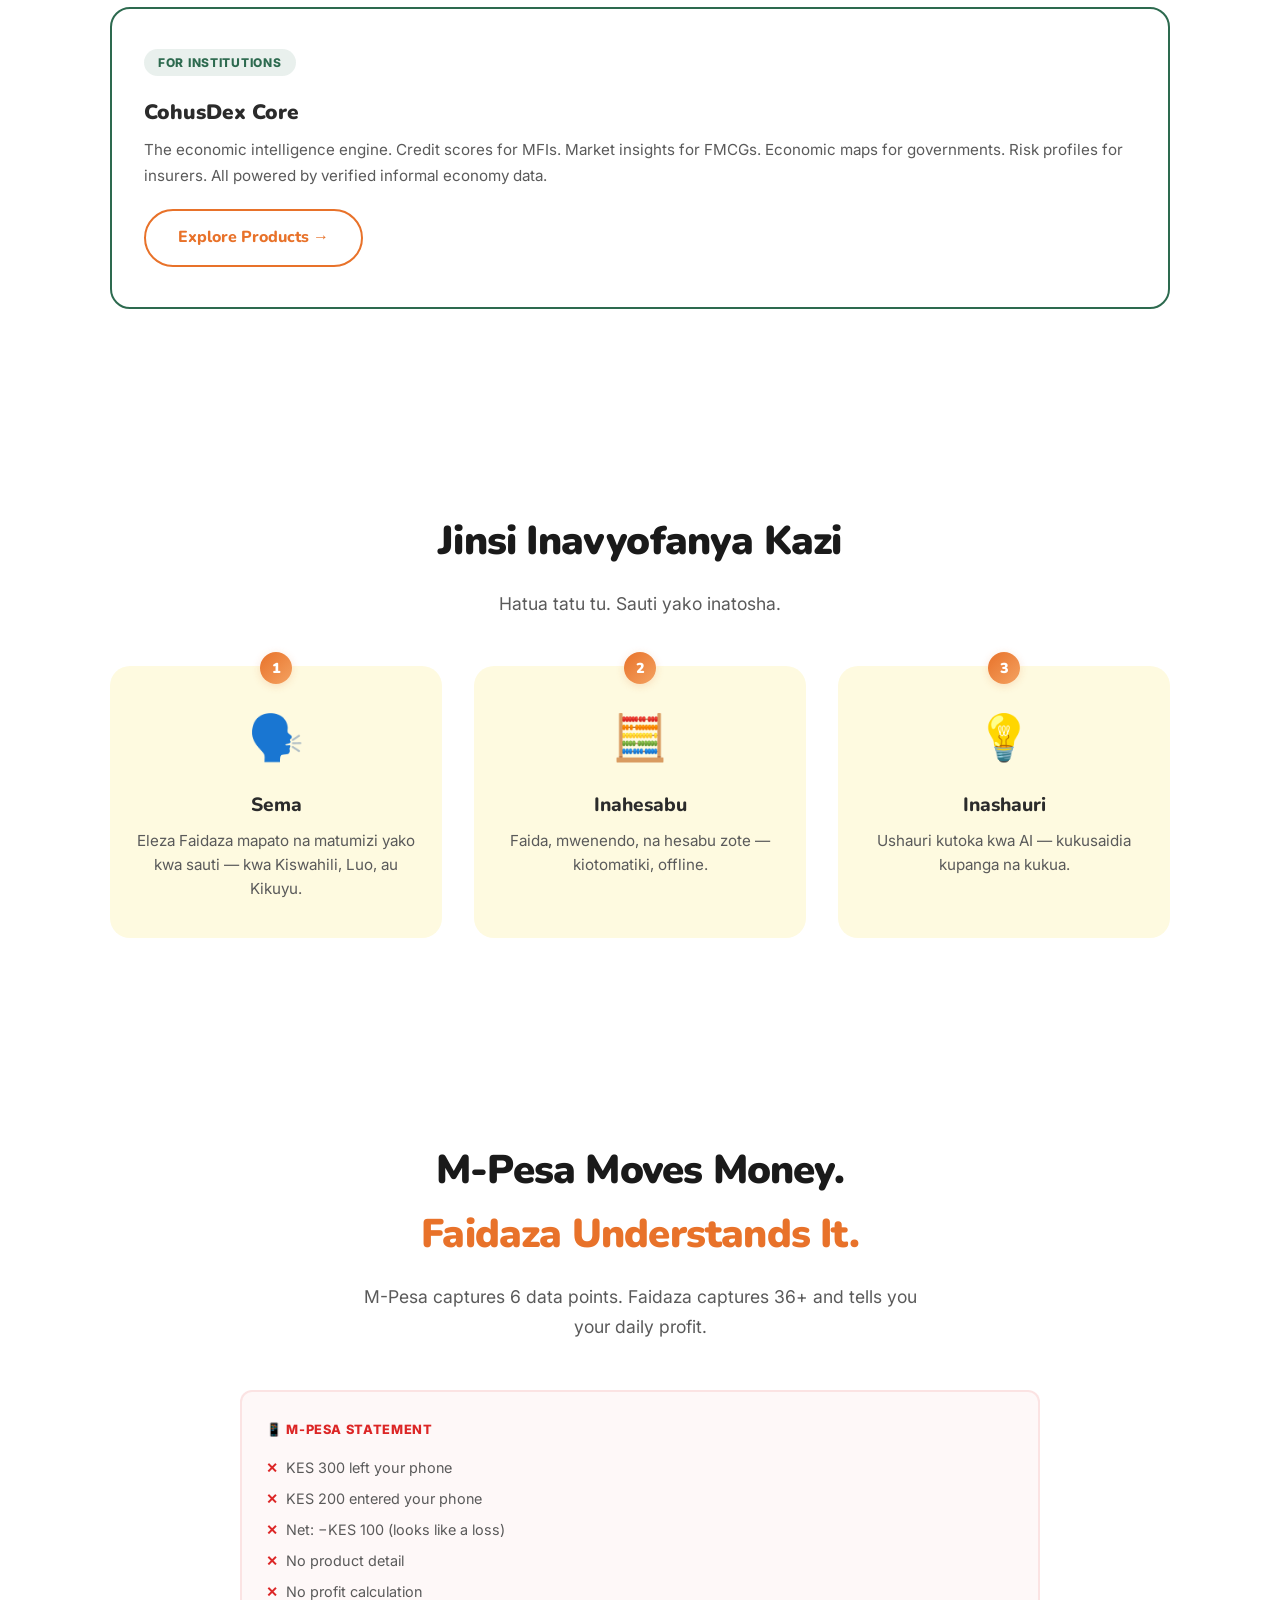
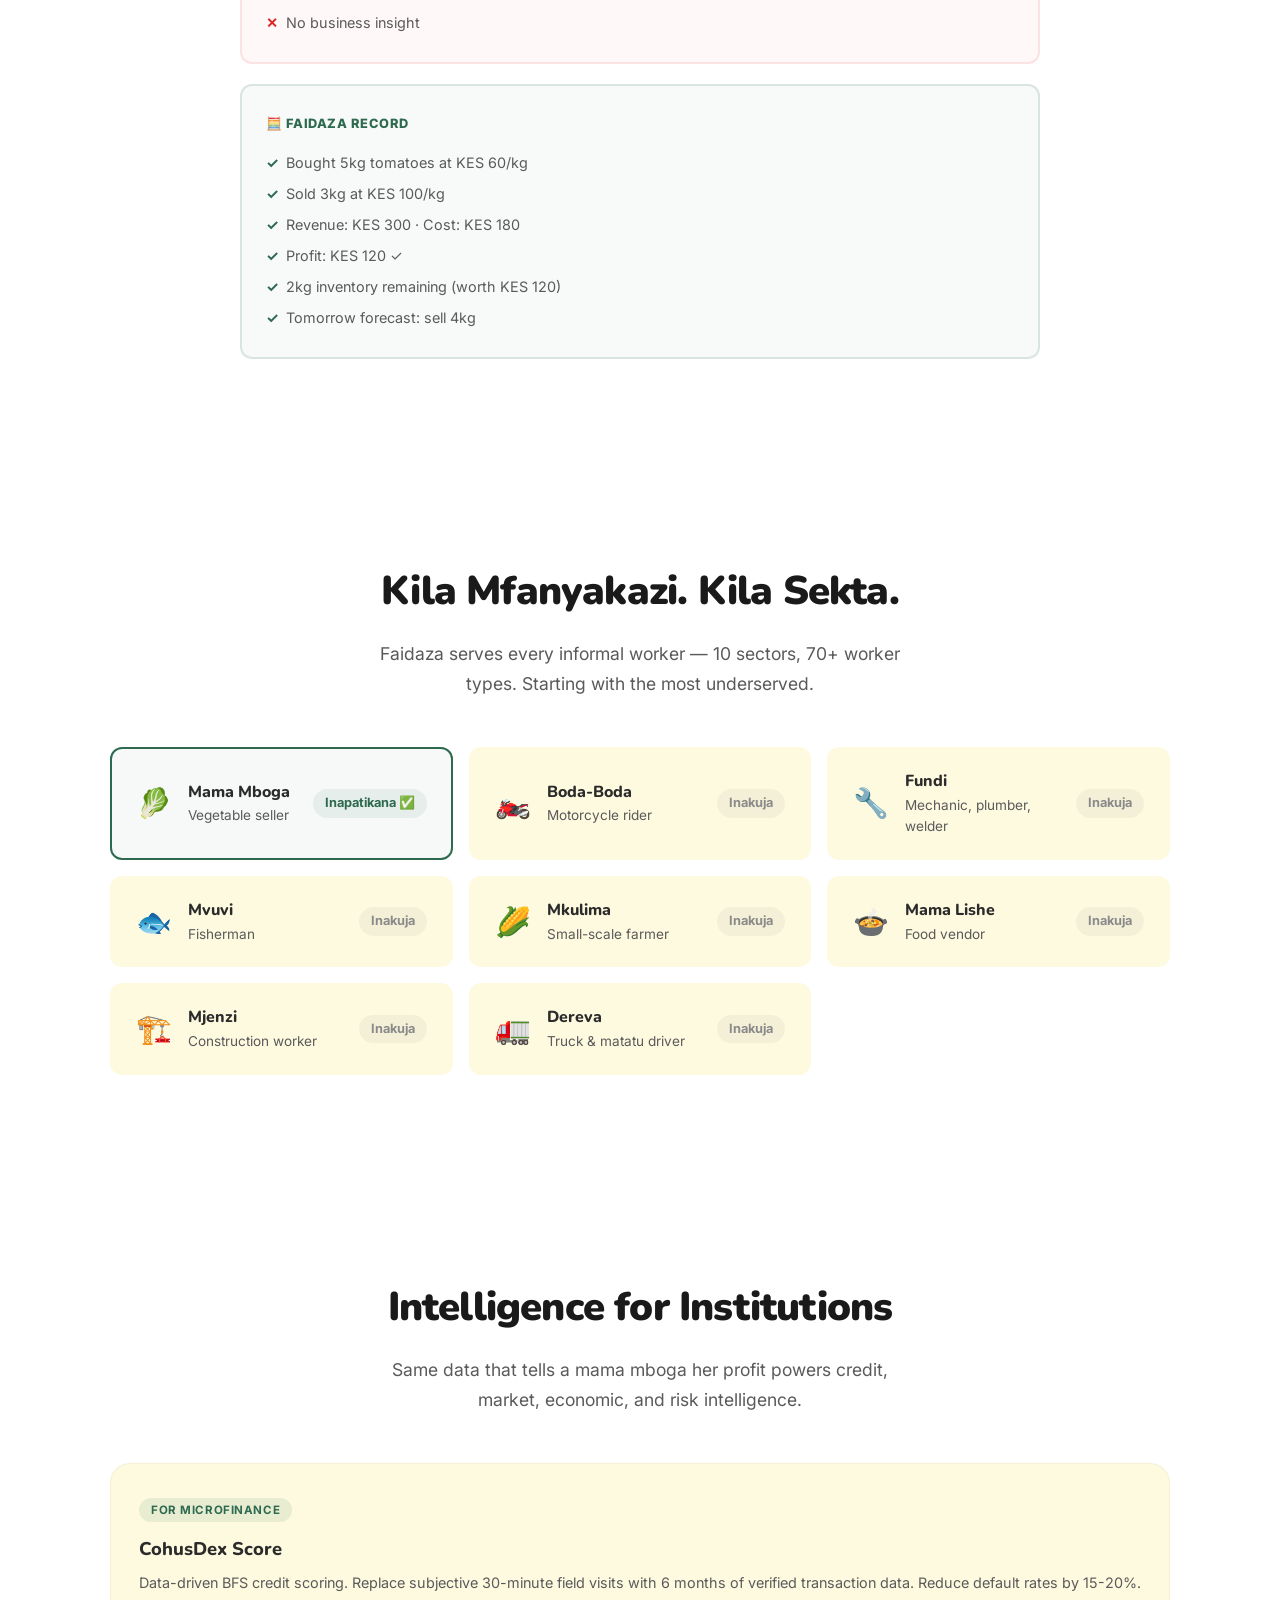
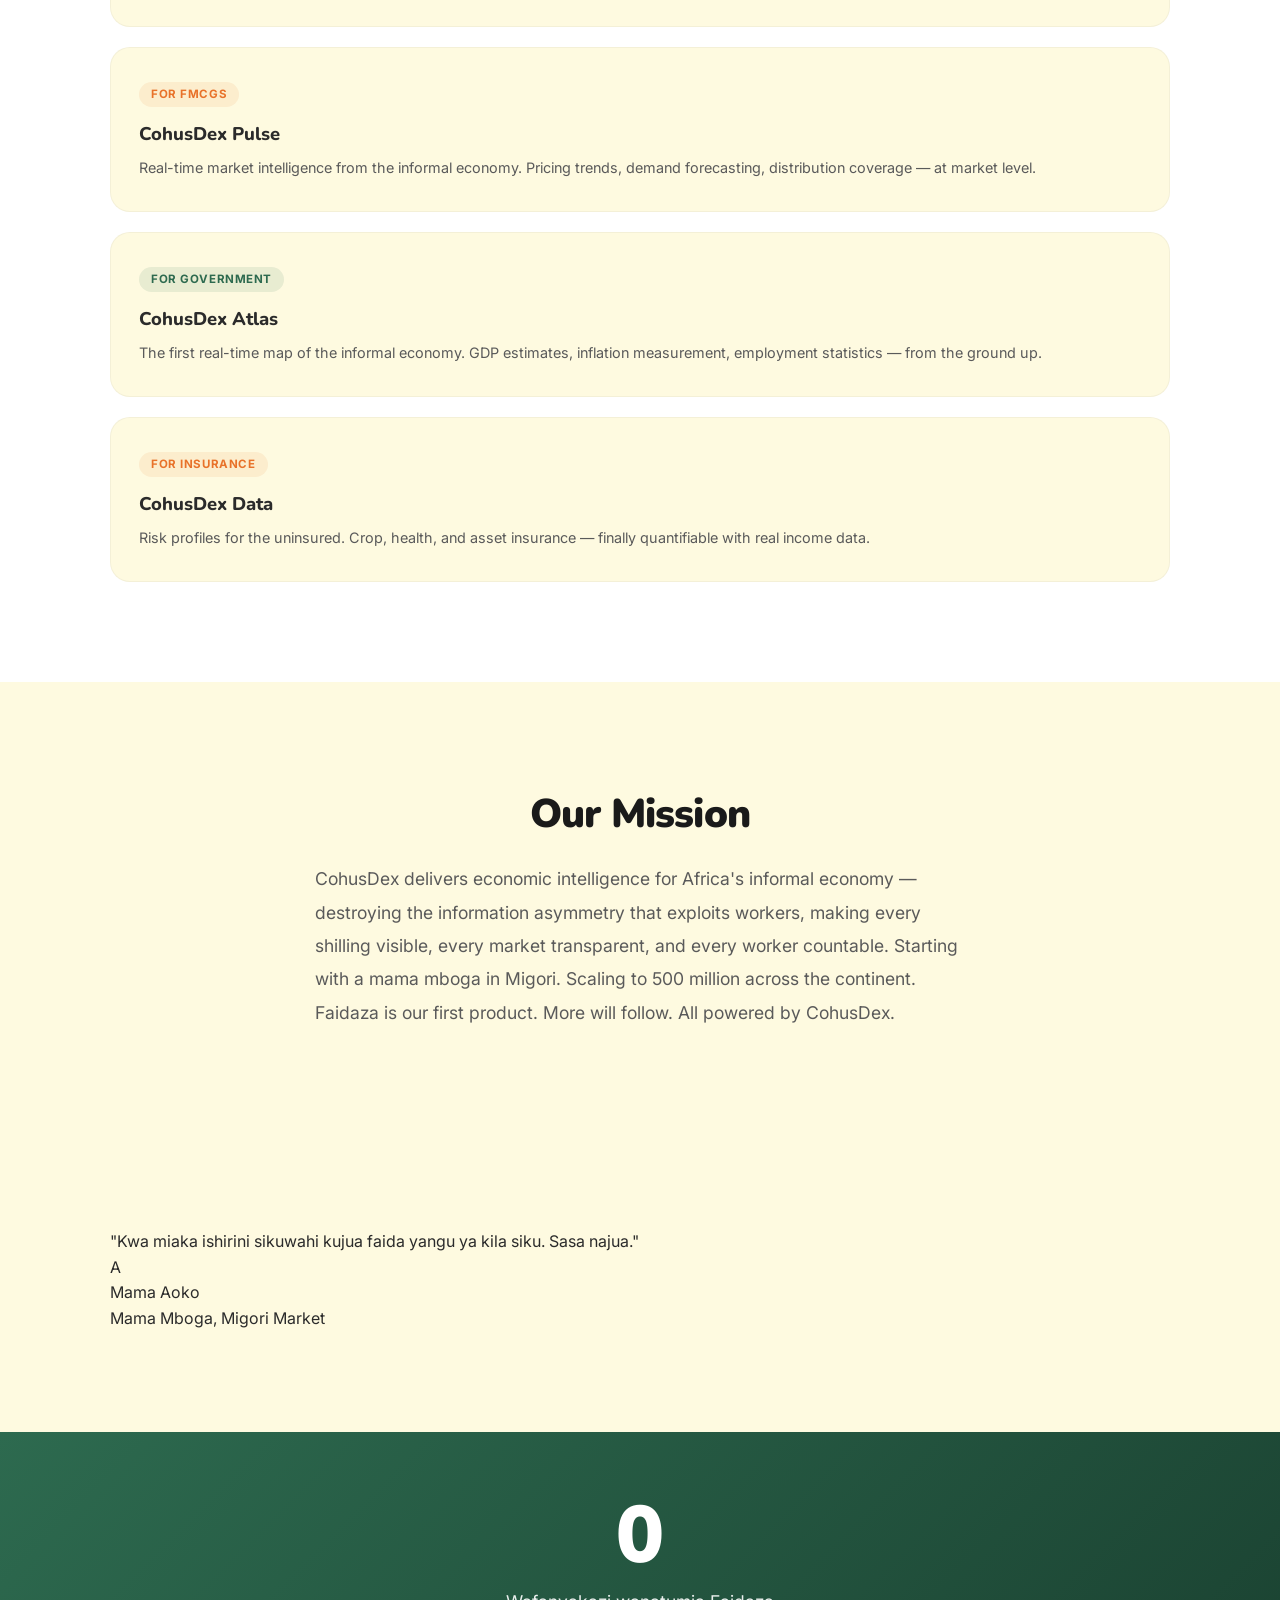
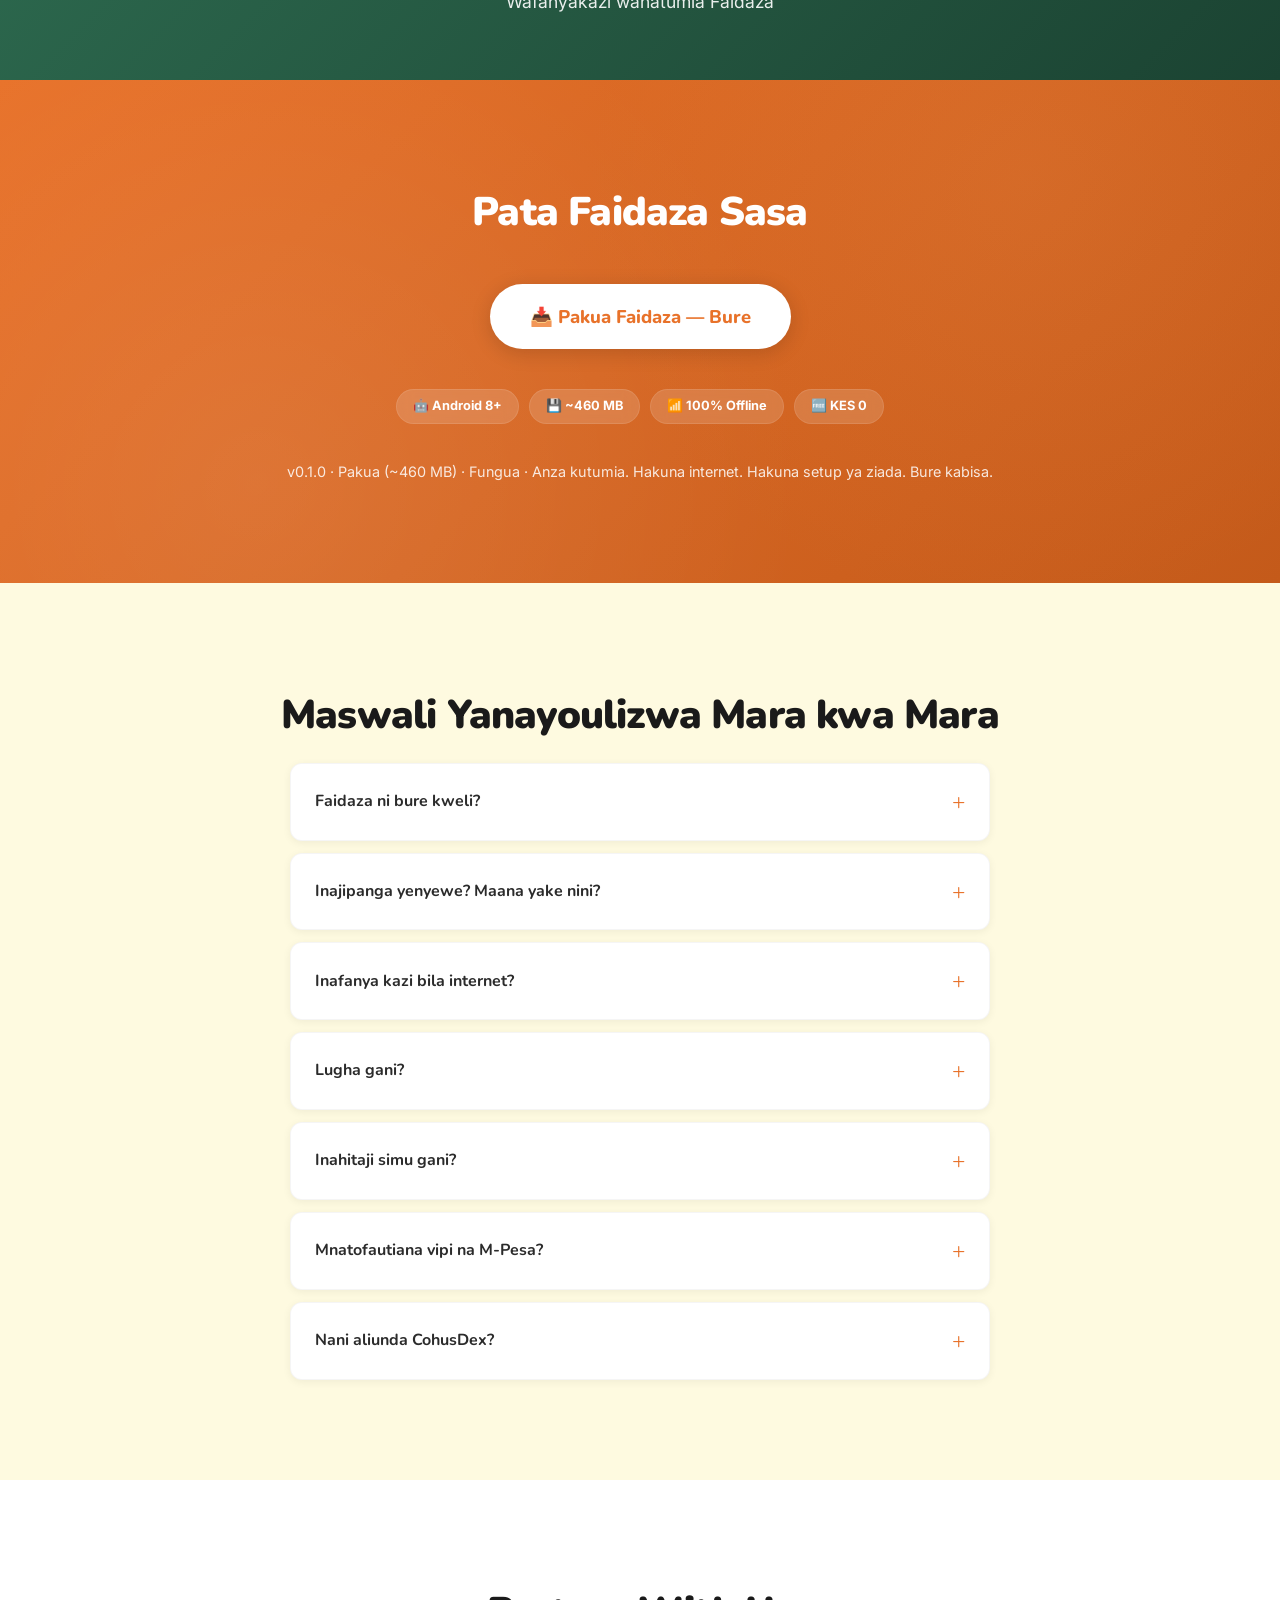
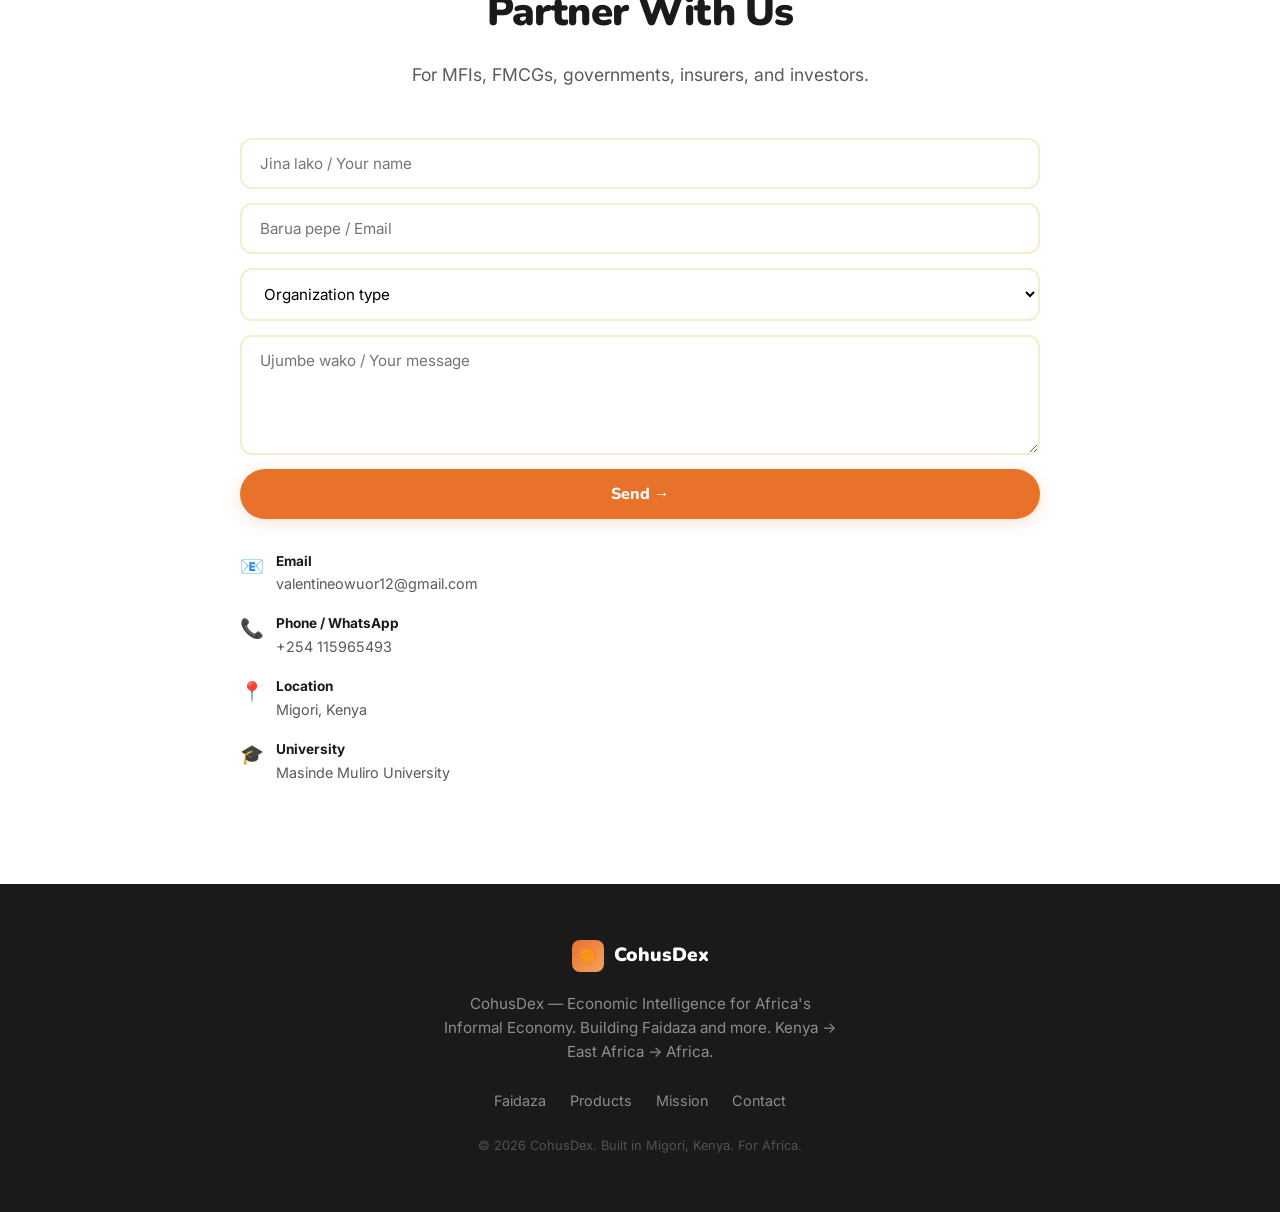
==== commit 942d452c: "fix: download links → real APK (460MB) from GitHub Releases - Removed placeholder APK (128 bytes) - " ====
--- a/index.html
+++ b/index.html
@@ -189,14 +189,14 @@
 <section class="section download" id="download"><div class="container">
   <div class="download__content reveal">
     <h2 class="section__title">Pata Faidaza Sasa</h2>
-    <a href="https://github.com/Valentinus295/cohusdex-releases/releases/latest/download/faidaza.apk" class="btn btn--primary btn--large" id="downloadBtn" style="background:var(--white);color:var(--orange);margin-bottom:16px;">📥 Pakua Faidaza — Bure</a>
+    <a href="https://github.com/Valentinus295/faidaza/releases/download/v0.1.0/faidaza-full.apk" class="btn btn--primary btn--large" id="downloadBtn" style="background:var(--white);color:var(--orange);margin-bottom:16px;">📥 Pakua Faidaza — Bure</a>
     <div style="display:flex;gap:10px;flex-wrap:wrap;justify-content:center;">
       <span style="padding:6px 16px;border-radius:50px;font-size:0.8rem;font-weight:700;background:rgba(255,255,255,0.15);backdrop-filter:blur(8px);border:1px solid rgba(255,255,255,0.1);">🤖 Android 8+</span>
-      <span style="padding:6px 16px;border-radius:50px;font-size:0.8rem;font-weight:700;background:rgba(255,255,255,0.15);backdrop-filter:blur(8px);border:1px solid rgba(255,255,255,0.1);">💾 ~355 MB</span>
+      <span style="padding:6px 16px;border-radius:50px;font-size:0.8rem;font-weight:700;background:rgba(255,255,255,0.15);backdrop-filter:blur(8px);border:1px solid rgba(255,255,255,0.1);">💾 ~460 MB</span>
       <span style="padding:6px 16px;border-radius:50px;font-size:0.8rem;font-weight:700;background:rgba(255,255,255,0.15);backdrop-filter:blur(8px);border:1px solid rgba(255,255,255,0.1);">📶 100% Offline</span>
       <span style="padding:6px 16px;border-radius:50px;font-size:0.8rem;font-weight:700;background:rgba(255,255,255,0.15);backdrop-filter:blur(8px);border:1px solid rgba(255,255,255,0.1);">🆓 KES 0</span>
     </div>
-    <p class="download__meta" style="margin-top:12px;">v0.1.0 · Pakua (~355 MB) · Fungua · Anza kutumia. Hakuna internet. Hakuna setup ya ziada. Bure kabisa.</p>
+    <p class="download__meta" style="margin-top:12px;">v0.1.0 · Pakua (~460 MB) · Fungua · Anza kutumia. Hakuna internet. Hakuna setup ya ziada. Bure kabisa.</p>
   </div>
 </div></section>
 
@@ -205,10 +205,10 @@
   <h2 class="section__title reveal">Maswali Yanayoulizwa Mara kwa Mara</h2>
   <div class="faq__list">
     <details class="faq__item reveal"><summary>Faidaza ni bure kweli?</summary><p>Ndiyo. Bure kabisa. Siku zote. CohusDex inapata mapato kutoka kwa taasisi (MFIs, FMCG, serikali, bima) — sio kutoka kwa wafanyakazi.</p></details>
-    <details class="faq__item reveal"><summary>Inajipanga yenyewe? Maana yake nini?</summary><p>Faidaza inakuja tayari. Kila kitu kimo ndani ya APK — sauti, akili, na uwezo wa kukuongelesha. Pakua mara moja (~355 MB), fungua, anza kutumia. Hakuna upakuaji wa ziada. Hakuna internet inayohitajika baada ya kupakua.</p></details>
-    <details class="faq__item reveal"><summary>Inafanya kazi bila internet?</summary><p>Ndiyo. Pakua mara moja (~355 MB, WiFi ikipendekezwa). Baada ya hapo, inafanya kazi offline kabisa. Haina haja na internet kamwe tena.</p></details>
+    <details class="faq__item reveal"><summary>Inajipanga yenyewe? Maana yake nini?</summary><p>Faidaza inakuja tayari. Kila kitu kimo ndani ya APK — sauti, akili, na uwezo wa kukuongelesha. Pakua mara moja (~460 MB), fungua, anza kutumia. Hakuna upakuaji wa ziada. Hakuna internet inayohitajika baada ya kupakua.</p></details>
+    <details class="faq__item reveal"><summary>Inafanya kazi bila internet?</summary><p>Ndiyo. Pakua mara moja (~460 MB, WiFi ikipendekezwa). Baada ya hapo, inafanya kazi offline kabisa. Haina haja na internet kamwe tena.</p></details>
     <details class="faq__item reveal"><summary>Lugha gani?</summary><p>Kiswahili, Luo, na Kikuyu sasa. Tunaongeza Luganda, Kinyarwanda, Amharic, Hausa, na 20+ zaidi kadri tunavyosonga Afrika nzima.</p></details>
-    <details class="faq__item reveal"><summary>Inahitaji simu gani?</summary><p>Android 8+ na RAM 2GB. Inafanya kazi kwenye simu za KES 3,000. Pakua (~355 MB), fungua, anza kutumia.</p></details>
+    <details class="faq__item reveal"><summary>Inahitaji simu gani?</summary><p>Android 8+ na RAM 2GB. Inafanya kazi kwenye simu za KES 3,000. Pakua (~460 MB), fungua, anza kutumia.</p></details>
     <details class="faq__item reveal"><summary>Mnatofautiana vipi na M-Pesa?</summary><p>M-Pesa inasonga pesa. Faidaza inaelewa pesa. M-Pesa inajua KES 300 ilitoka. Faidaza inajua ulinunua nyanya, ukauza, faida yako ni KES 120. M-Pesa ni mkoba. Faidaza ni CFO.</p></details>
     <details class="faq__item reveal"><summary>Nani aliunda CohusDex?</summary><p>Valentine Owuor, mwanafunzi wa Economics &amp; Statistics, Masinde Muliro University. Alijenga Faidaza kwa sababu mamake ni mama mboga na aliona hakuna mtu aliyewahi kumpa chombo cha kuelewa hesabu zake.</p></details>
   </div>
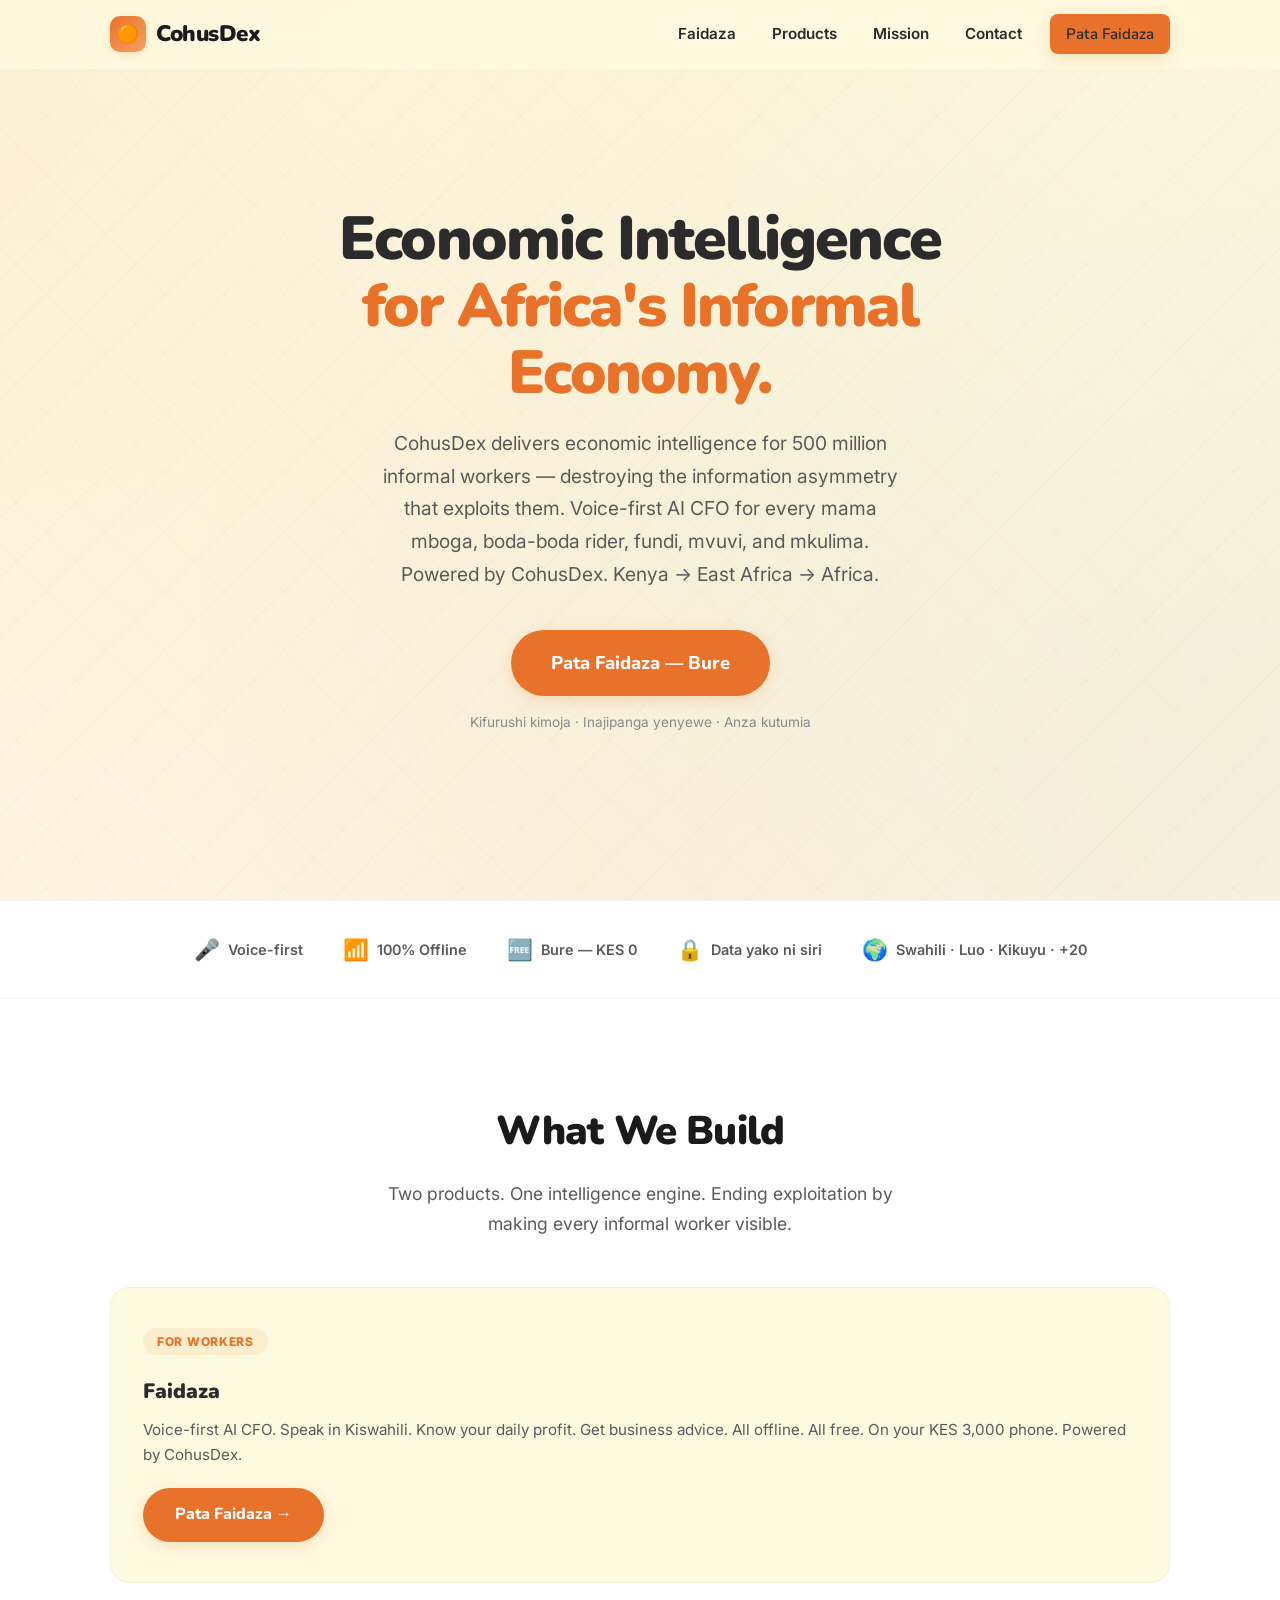
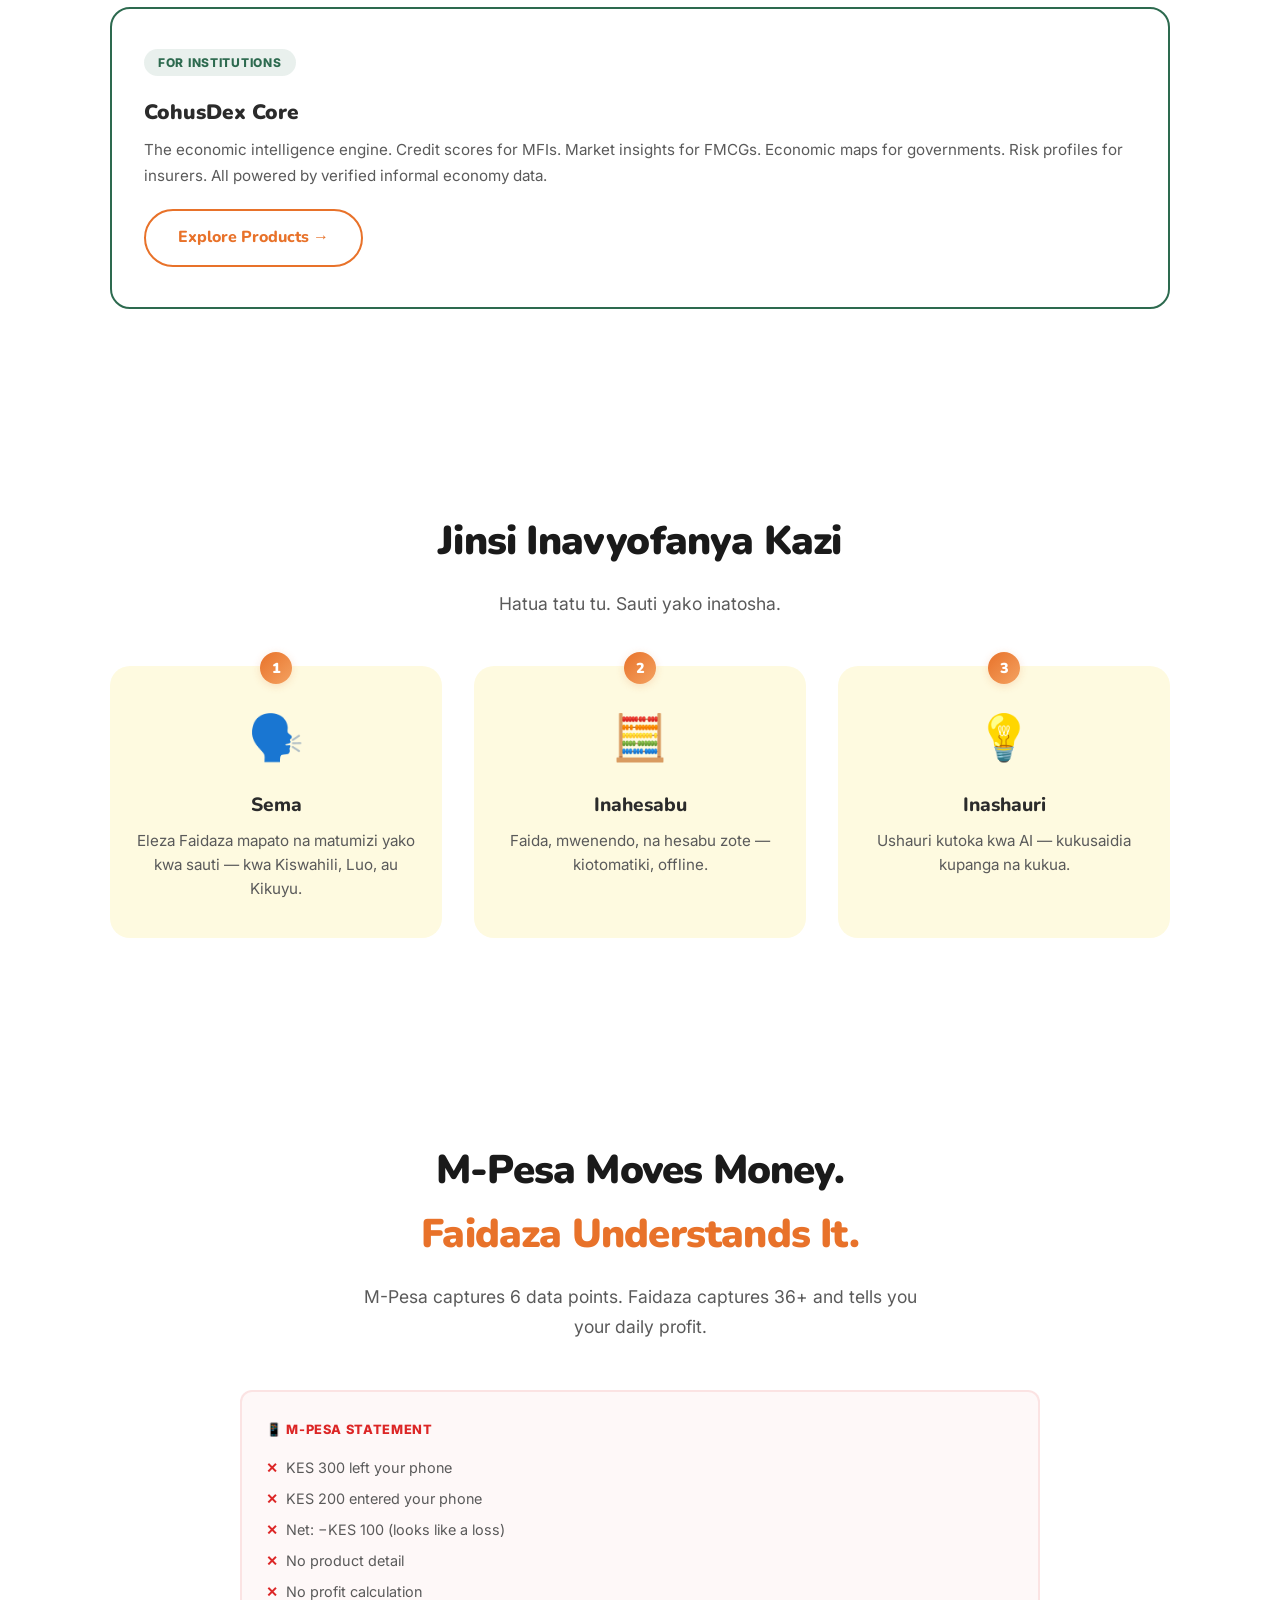
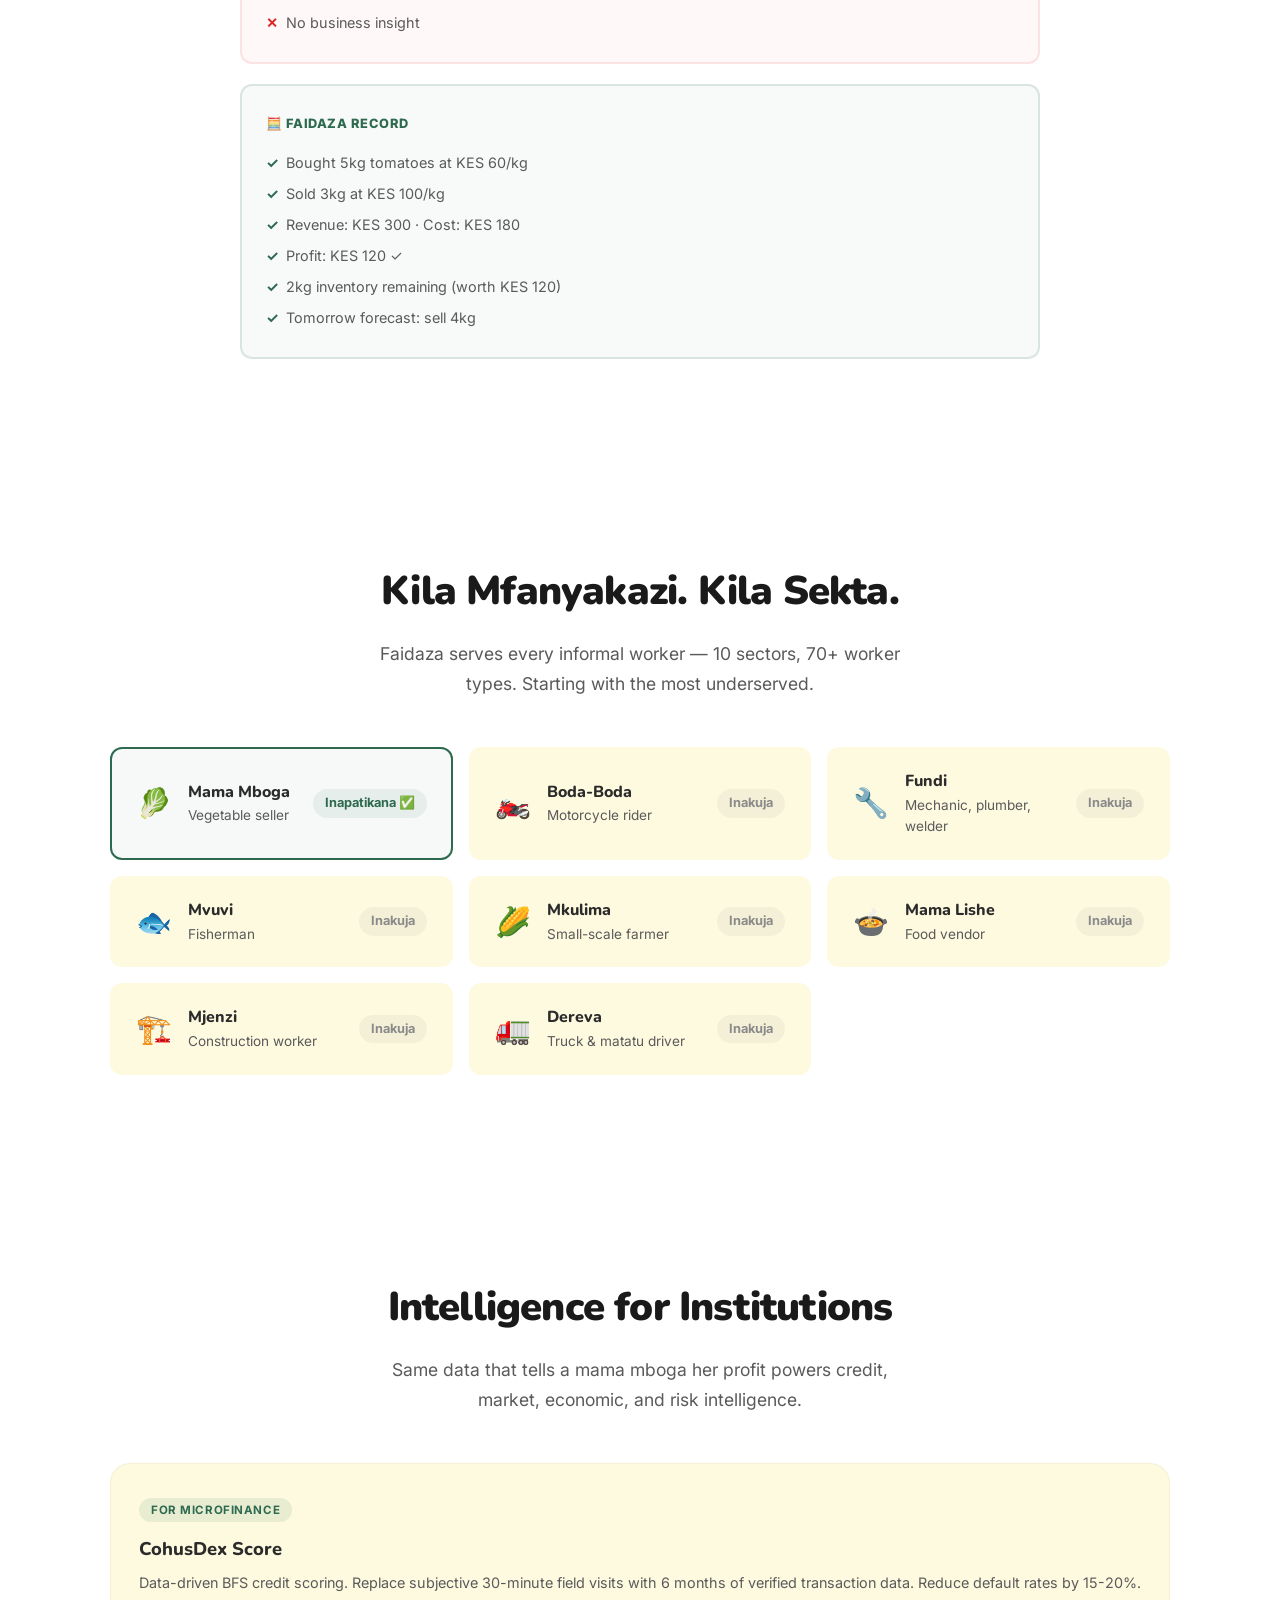
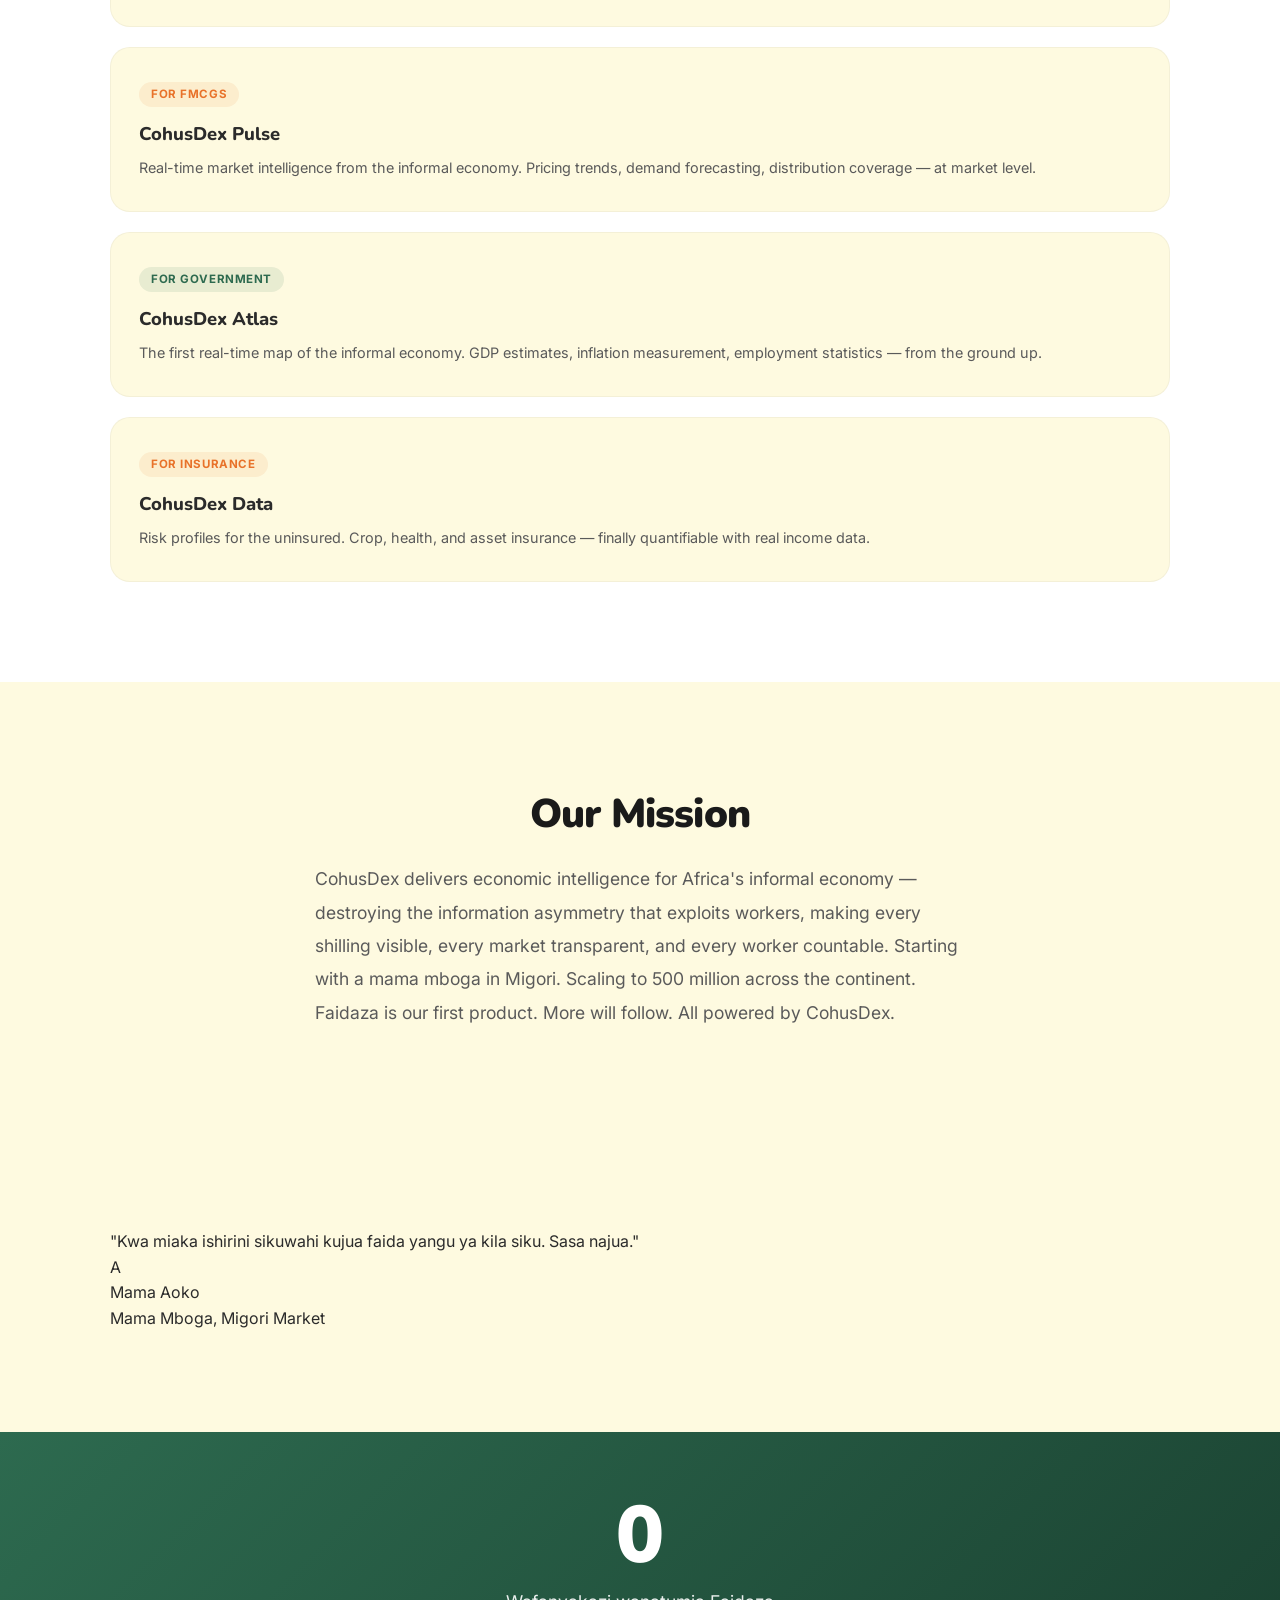
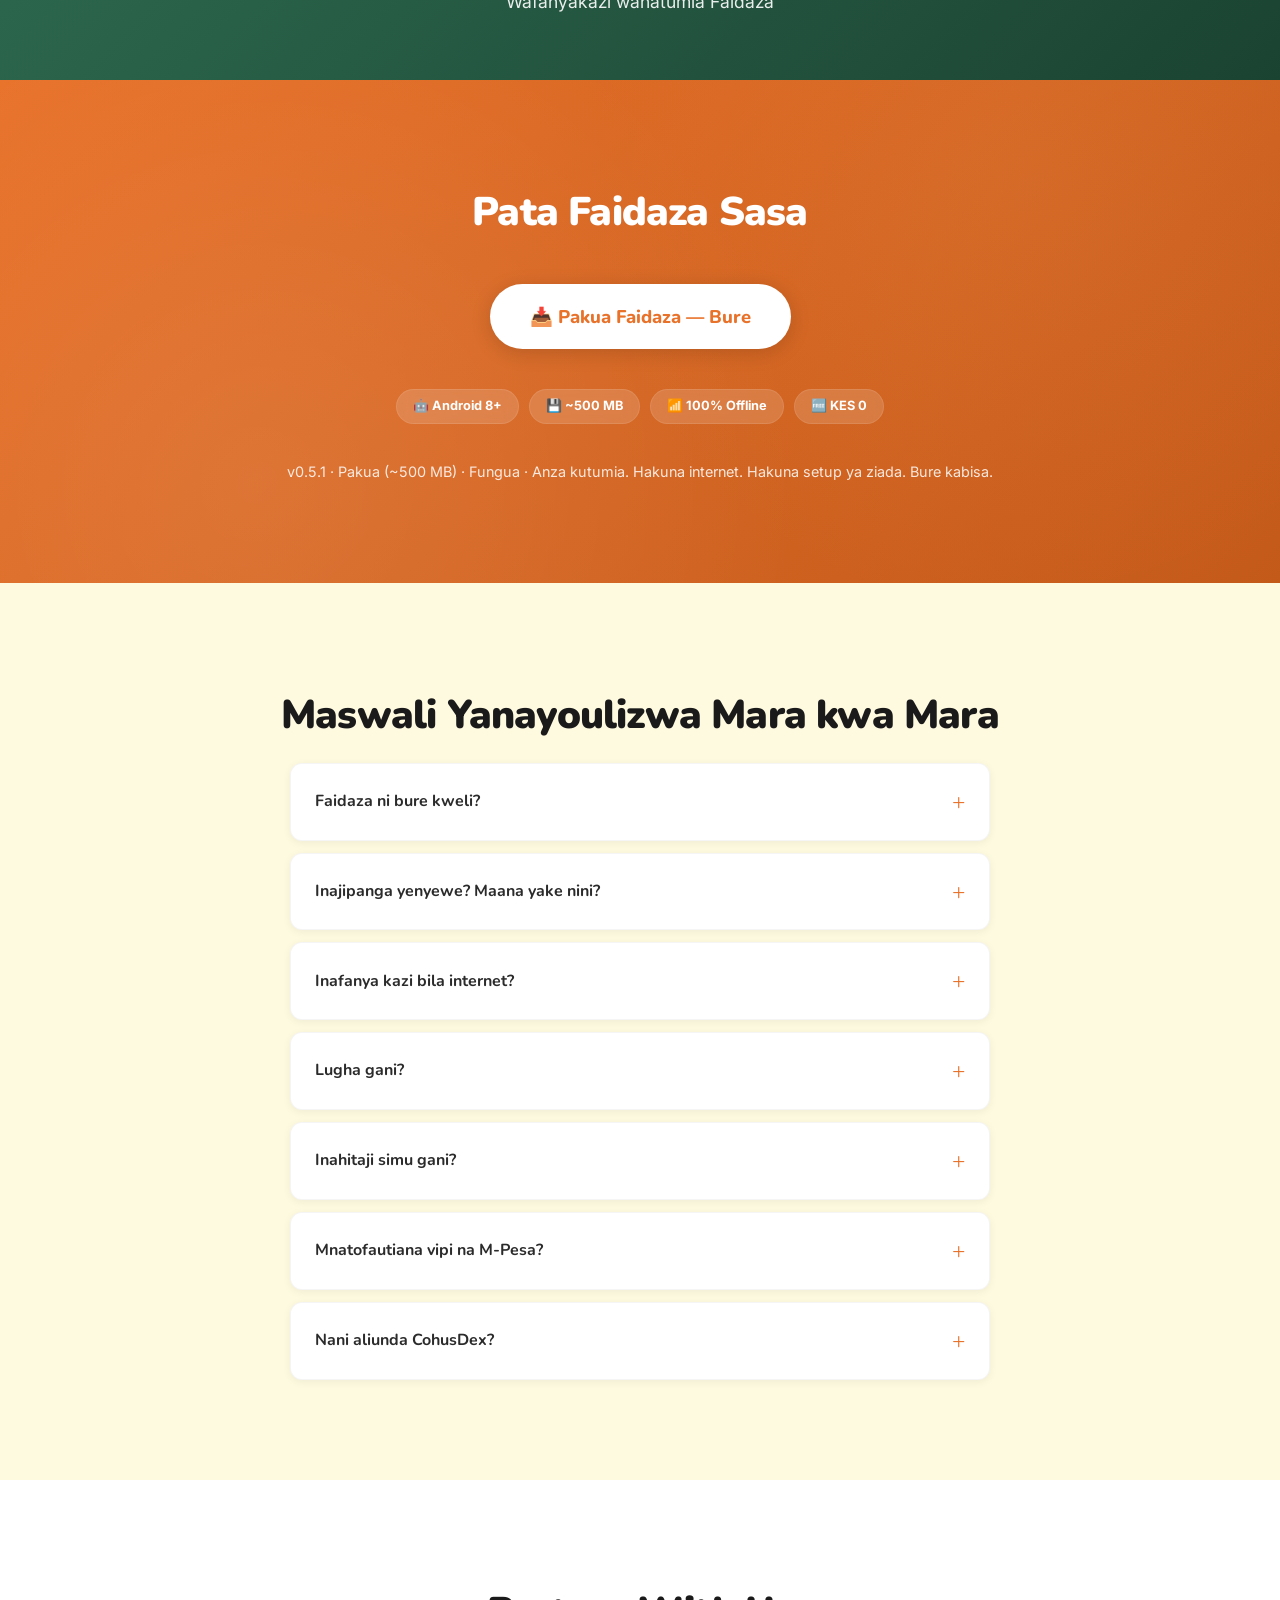
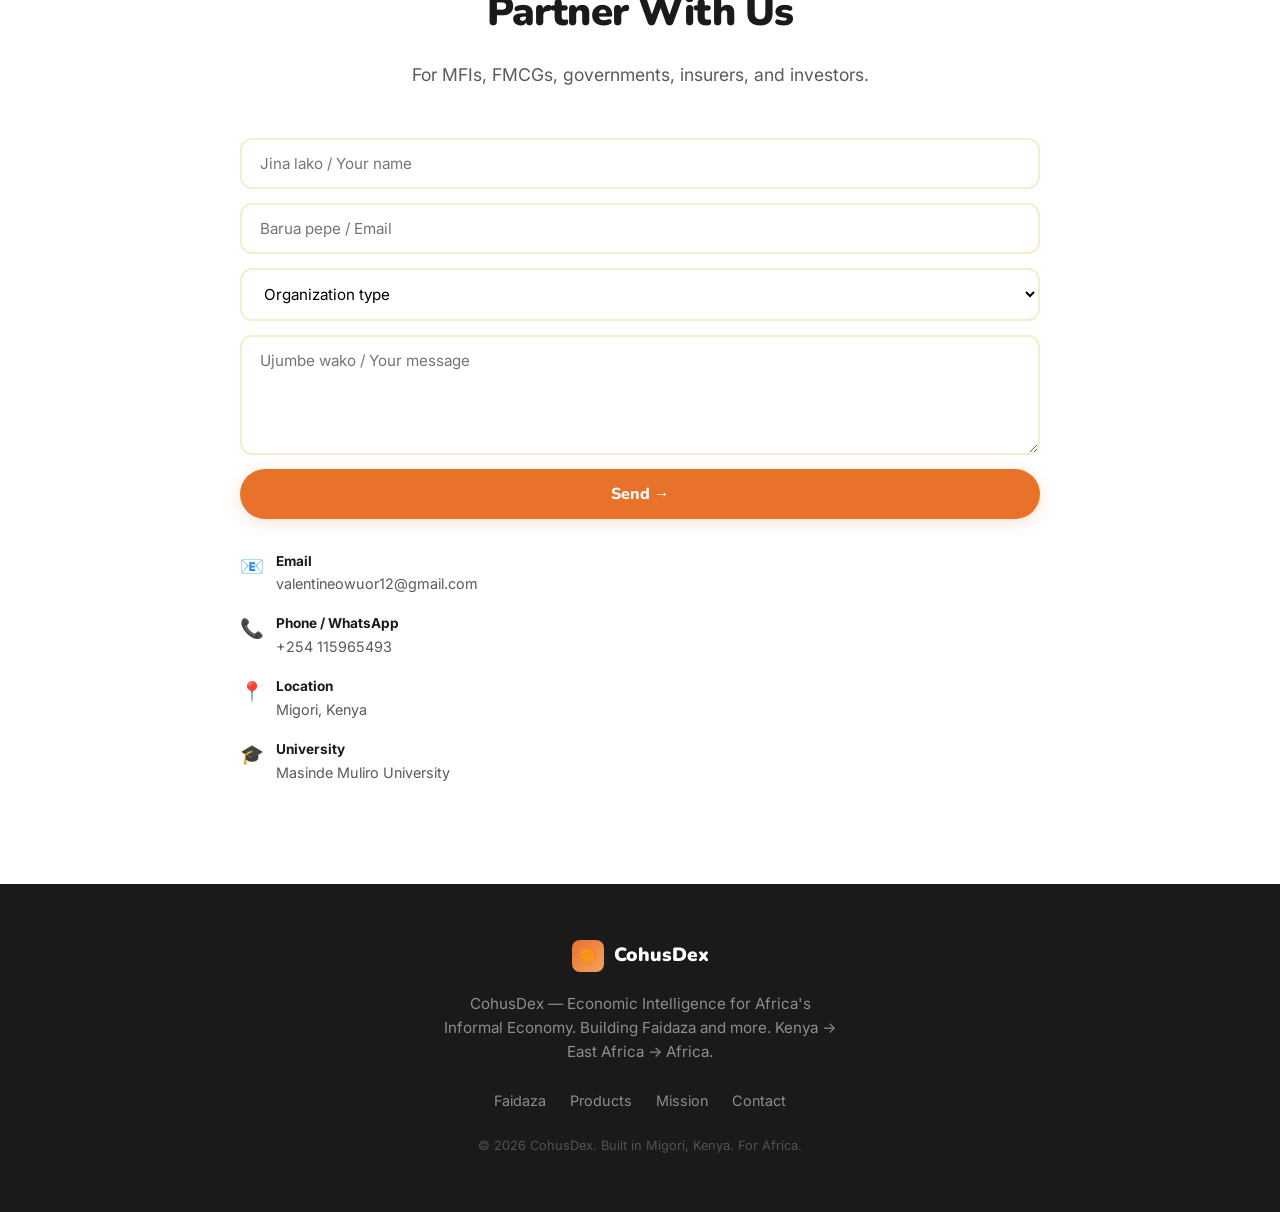
==== commit 3fa4c78e: "fix(website): Update download links v0.5.1, fix contact form, README - Update all APK download links" ====
--- a/index.html
+++ b/index.html
@@ -189,14 +189,14 @@
 <section class="section download" id="download"><div class="container">
   <div class="download__content reveal">
     <h2 class="section__title">Pata Faidaza Sasa</h2>
-    <a href="https://github.com/Valentinus295/faidaza/releases/download/v0.1.0/faidaza-full.apk" class="btn btn--primary btn--large" id="downloadBtn" style="background:var(--white);color:var(--orange);margin-bottom:16px;">📥 Pakua Faidaza — Bure</a>
+    <a href="https://github.com/Valentinus295/faidaza/releases/download/v0.5.1/faidaza-full.apk" class="btn btn--primary btn--large" id="downloadBtn" style="background:var(--white);color:var(--orange);margin-bottom:16px;">📥 Pakua Faidaza — Bure</a>
     <div style="display:flex;gap:10px;flex-wrap:wrap;justify-content:center;">
       <span style="padding:6px 16px;border-radius:50px;font-size:0.8rem;font-weight:700;background:rgba(255,255,255,0.15);backdrop-filter:blur(8px);border:1px solid rgba(255,255,255,0.1);">🤖 Android 8+</span>
-      <span style="padding:6px 16px;border-radius:50px;font-size:0.8rem;font-weight:700;background:rgba(255,255,255,0.15);backdrop-filter:blur(8px);border:1px solid rgba(255,255,255,0.1);">💾 ~460 MB</span>
+      <span style="padding:6px 16px;border-radius:50px;font-size:0.8rem;font-weight:700;background:rgba(255,255,255,0.15);backdrop-filter:blur(8px);border:1px solid rgba(255,255,255,0.1);">💾 ~500 MB</span>
       <span style="padding:6px 16px;border-radius:50px;font-size:0.8rem;font-weight:700;background:rgba(255,255,255,0.15);backdrop-filter:blur(8px);border:1px solid rgba(255,255,255,0.1);">📶 100% Offline</span>
       <span style="padding:6px 16px;border-radius:50px;font-size:0.8rem;font-weight:700;background:rgba(255,255,255,0.15);backdrop-filter:blur(8px);border:1px solid rgba(255,255,255,0.1);">🆓 KES 0</span>
     </div>
-    <p class="download__meta" style="margin-top:12px;">v0.1.0 · Pakua (~460 MB) · Fungua · Anza kutumia. Hakuna internet. Hakuna setup ya ziada. Bure kabisa.</p>
+    <p class="download__meta" style="margin-top:12px;">v0.5.1 · Pakua (~500 MB) · Fungua · Anza kutumia. Hakuna internet. Hakuna setup ya ziada. Bure kabisa.</p>
   </div>
 </div></section>
 
@@ -219,7 +219,7 @@
   <h2 class="section__title reveal">Partner With Us</h2>
   <p class="section__subtitle reveal">For MFIs, FMCGs, governments, insurers, and investors.</p>
   <div class="contact__grid reveal">
-    <form class="contact__form" action="https://formspree.io/f/placeholder" method="POST">
+    <form class="contact__form" action="https://formspree.io/f/xanqzydz" method="POST">
       <input type="text" name="name" placeholder="Jina lako / Your name" required>
       <input type="email" name="email" placeholder="Barua pepe / Email" required>
       <select name="type"><option value="">Organization type</option><option>Microfinance (MFI)</option><option>FMCG Company</option><option>Government Agency</option><option>Insurance Company</option><option>Investor</option><option>Other</option></select>
